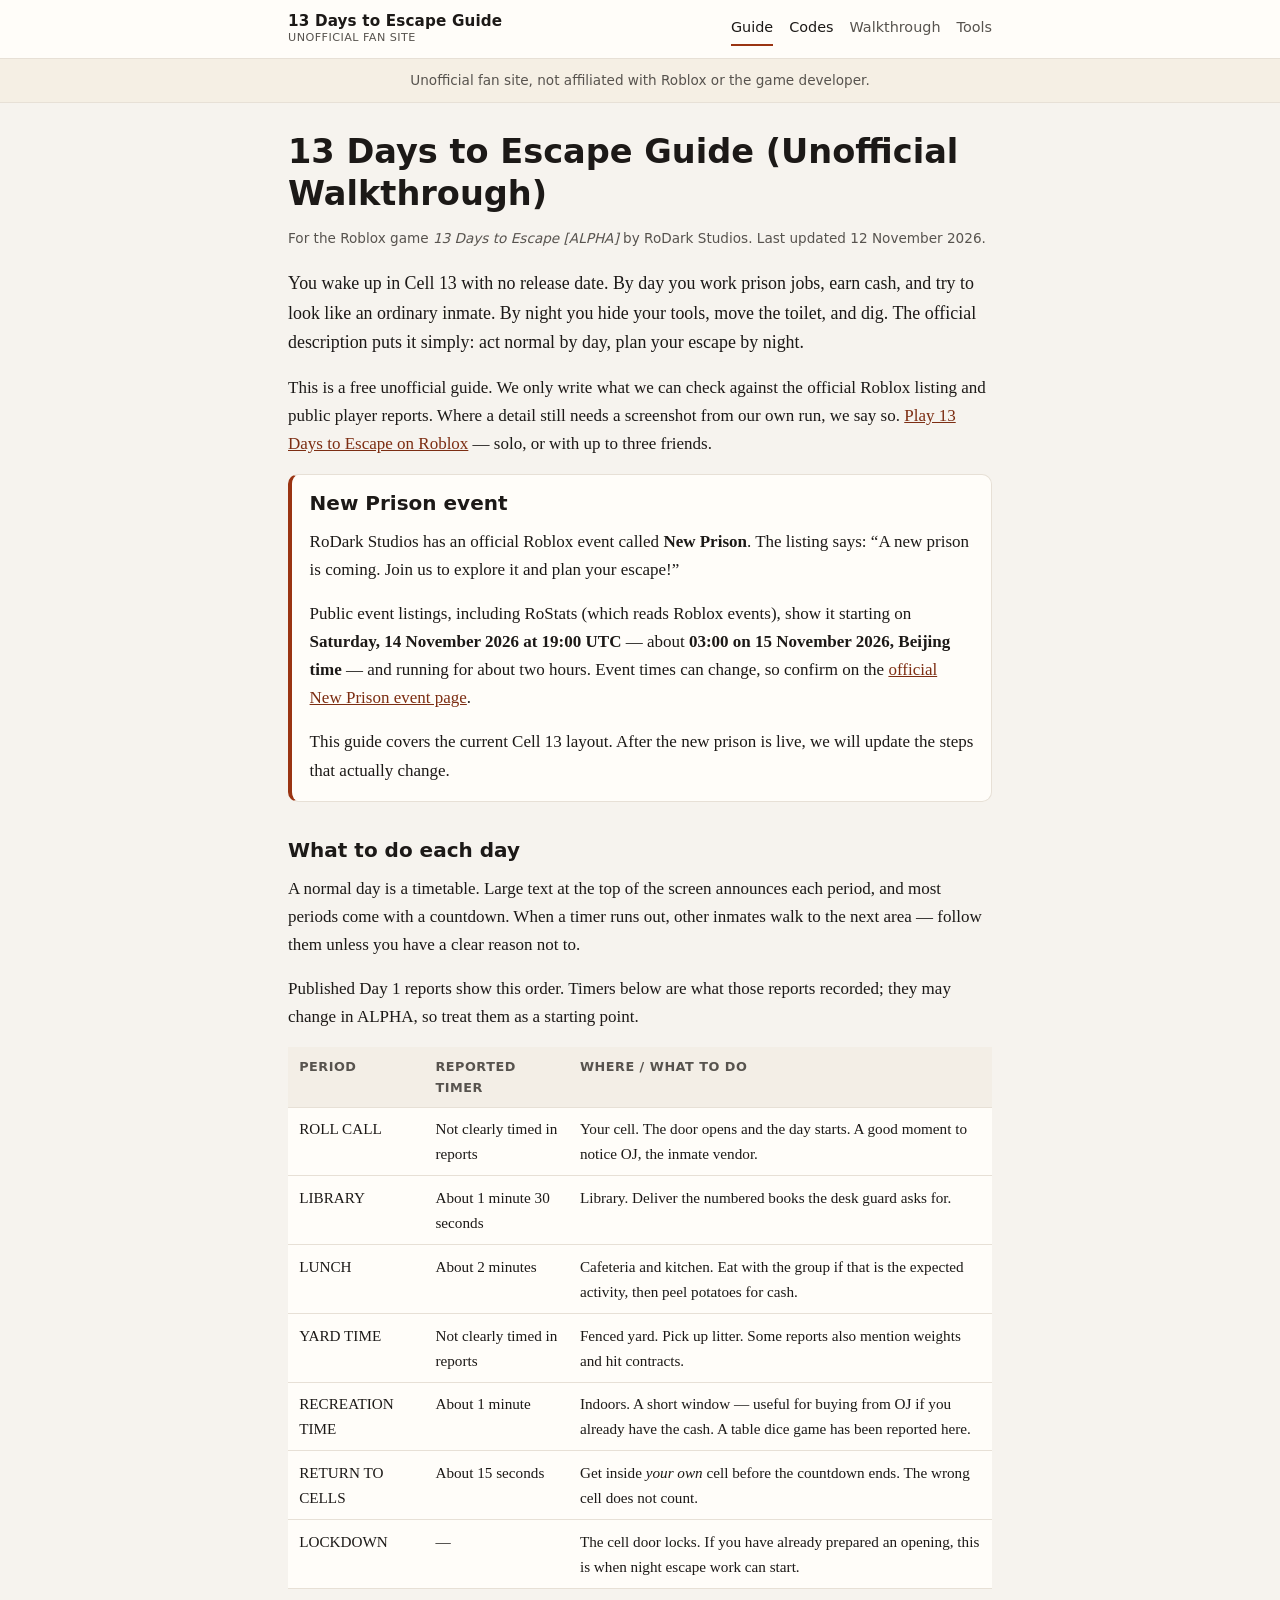
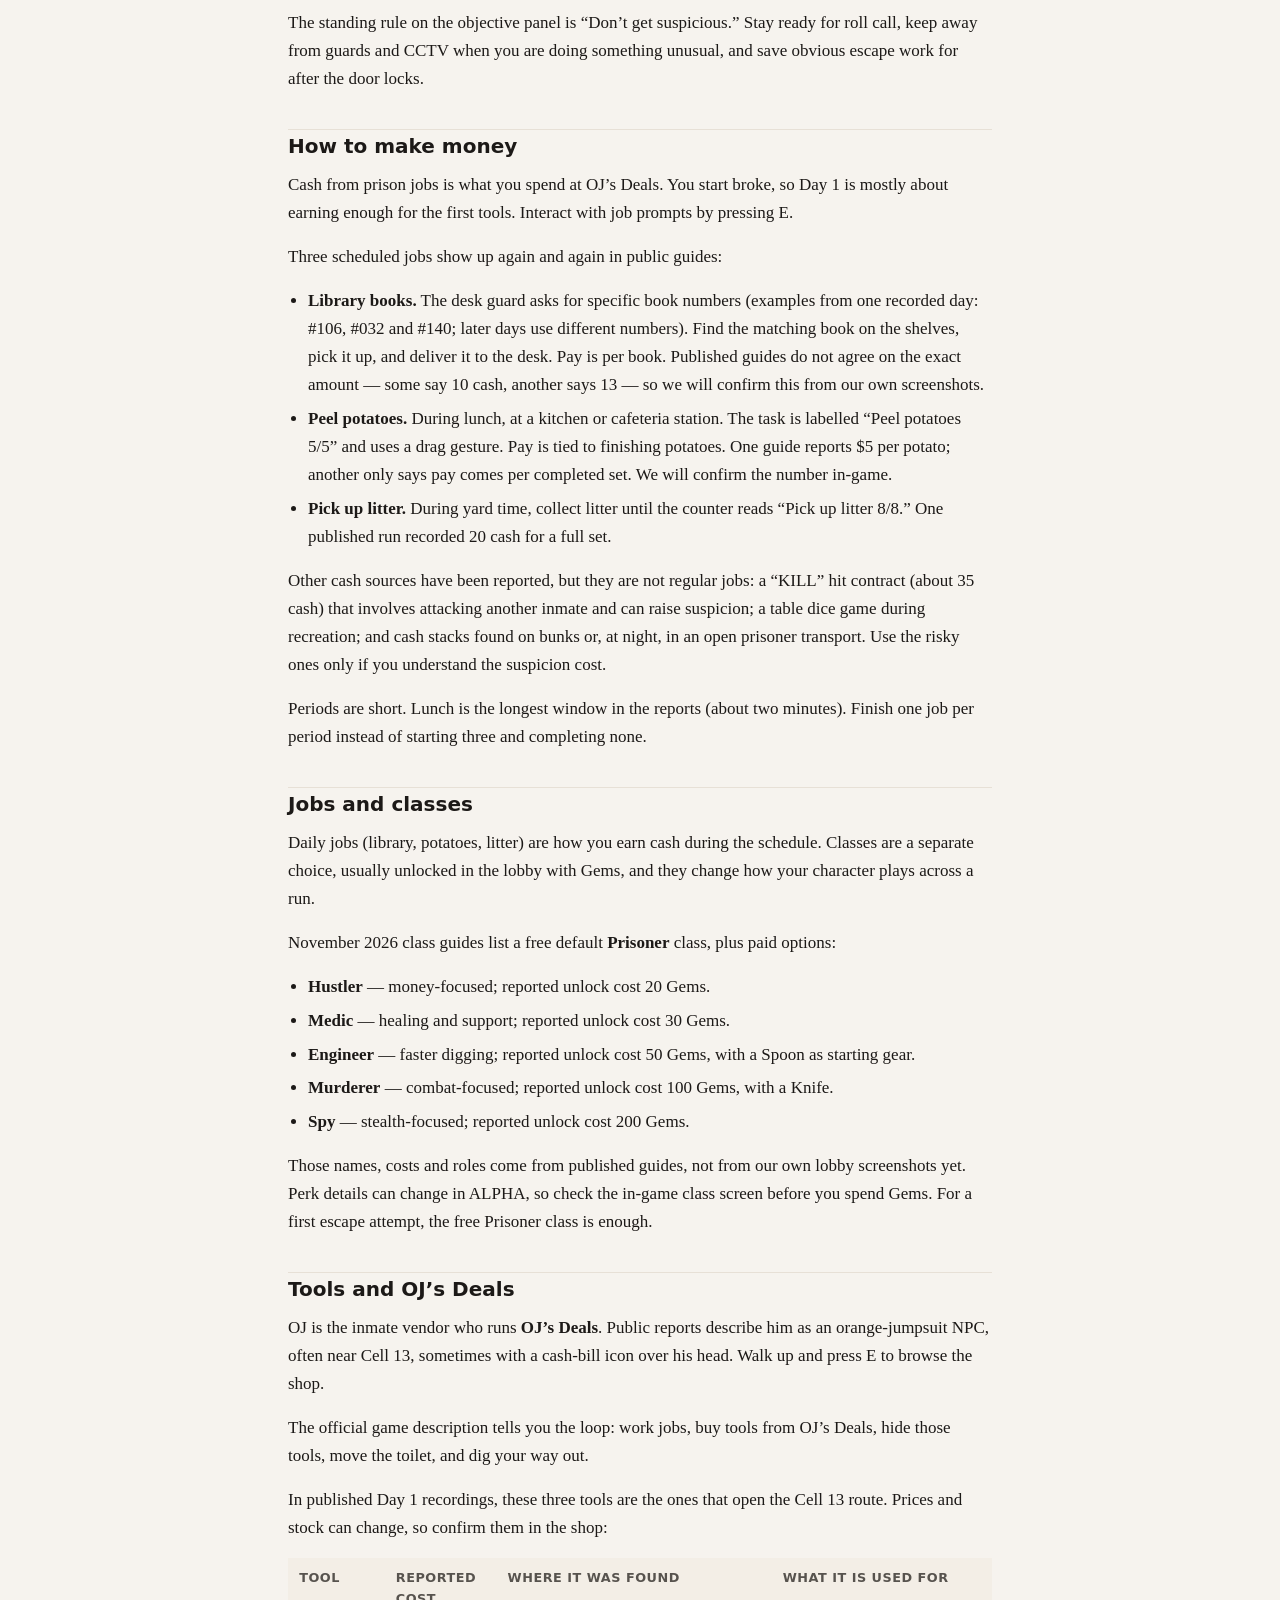
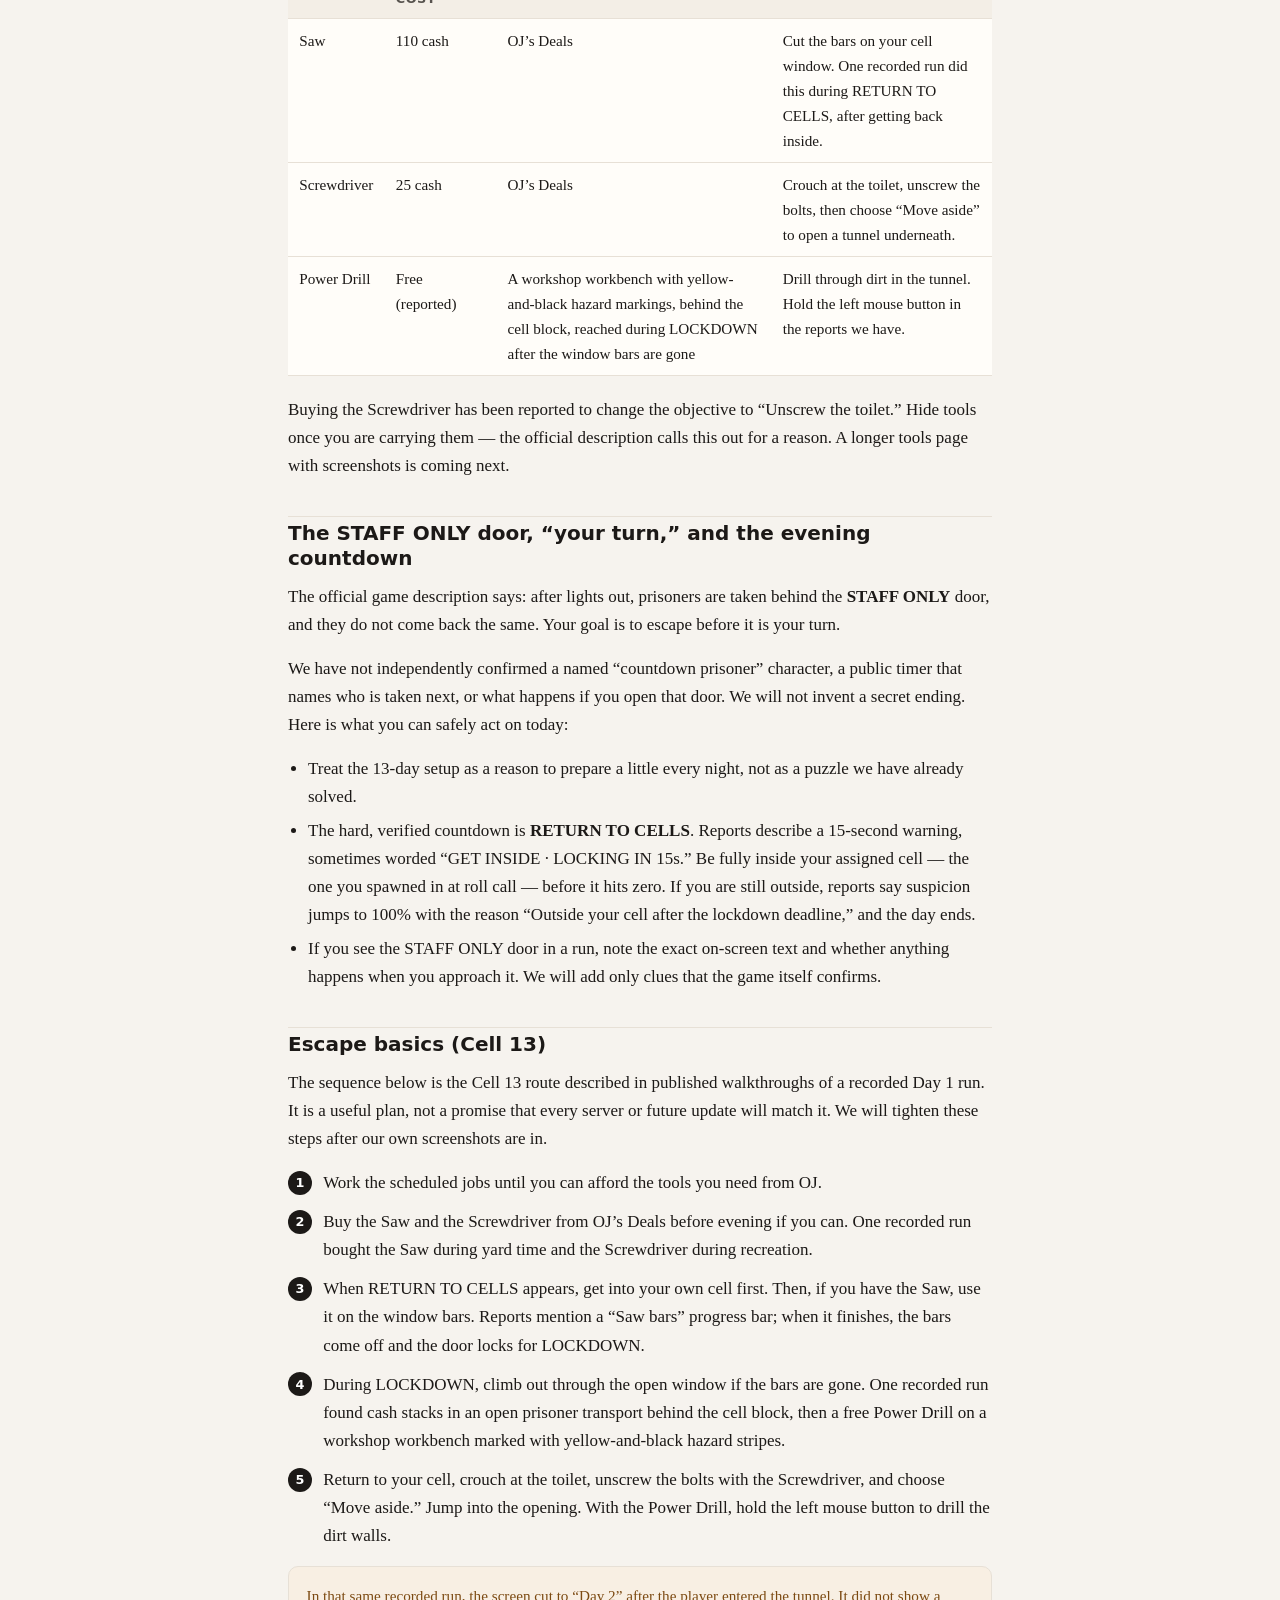
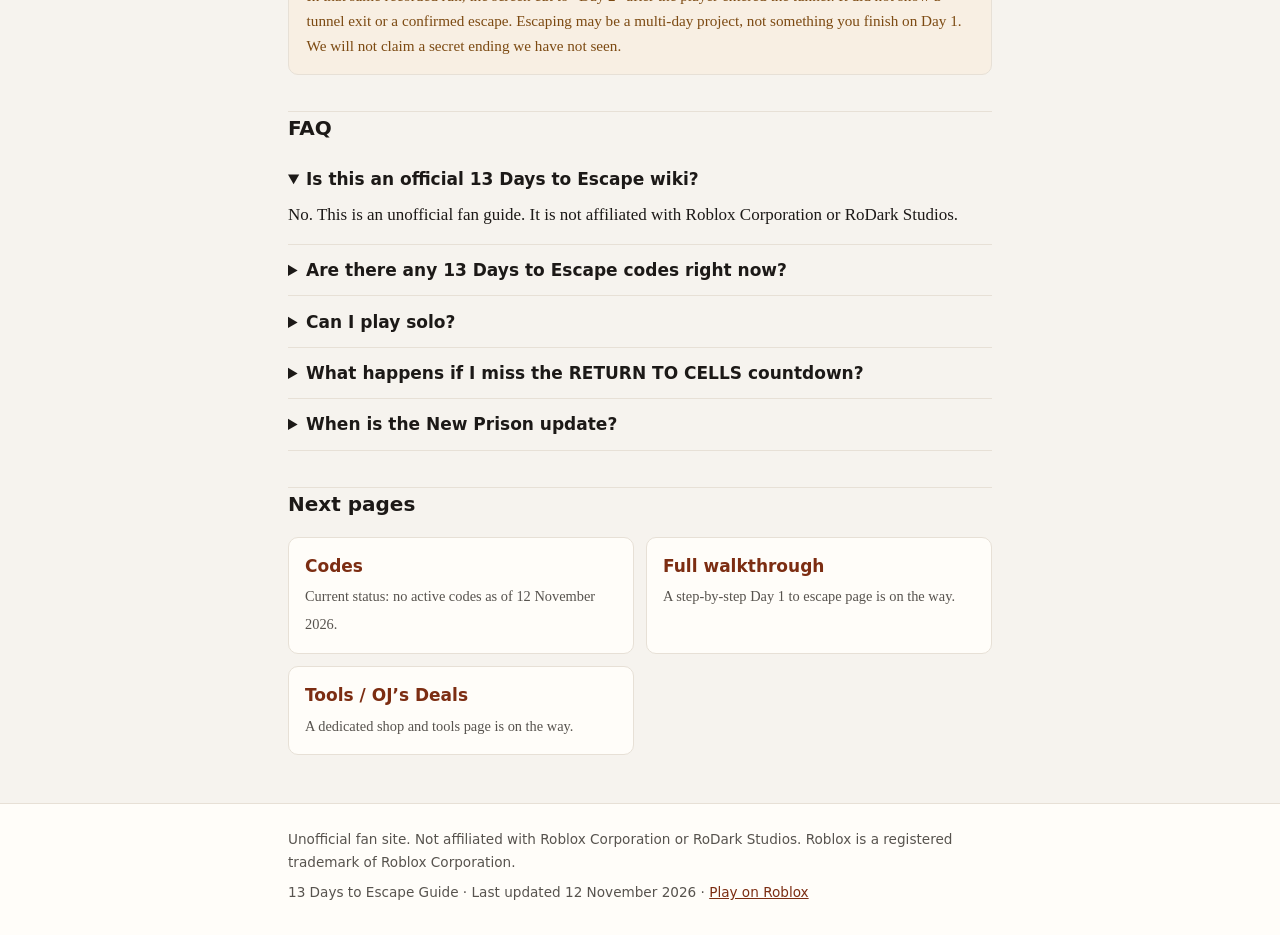
==== index.html @ 9c6333bb "Add files via upload" ====
<!DOCTYPE html>
<html lang="en">
<head>
  <meta charset="utf-8">
  <meta name="viewport" content="width=device-width, initial-scale=1">
  <title>13 Days to Escape Guide: Full Walkthrough, Money Tips &amp; Secrets</title>
  <meta name="description" content="Unofficial 13 Days to Escape guide for Roblox. Learn what to do each day, how to make money fast, deal with the countdown prisoner, and escape the prison.">
  <link rel="canonical" href="https://13daystoescapeguide.com/">
  <meta name="robots" content="index,follow">
  <meta property="og:title" content="13 Days to Escape Guide: Full Walkthrough, Money Tips &amp; Secrets">
  <meta property="og:description" content="Unofficial 13 Days to Escape guide for Roblox. Learn what to do each day, how to make money fast, deal with the countdown prisoner, and escape the prison.">
  <meta property="og:url" content="https://13daystoescapeguide.com/">
  <meta property="og:type" content="website">
  <meta property="og:site_name" content="13 Days to Escape Guide">
  <meta name="twitter:card" content="summary">
  <meta name="twitter:title" content="13 Days to Escape Guide: Full Walkthrough, Money Tips &amp; Secrets">
  <meta name="twitter:description" content="Unofficial 13 Days to Escape guide for Roblox. Learn what to do each day, how to make money fast, deal with the countdown prisoner, and escape the prison.">
  <link rel="stylesheet" href="/styles.css">
</head>
<body>
  <a class="skip" href="#content">Skip to content</a>
  <header class="site-header">
    <div class="wrap header-inner">
      <a class="logo" href="/">13 Days to Escape Guide
        <span>Unofficial fan site</span>
      </a>
      <nav aria-label="Main">
      <a href="/" aria-current="page">Guide</a>
      <a href="/codes/">Codes</a>
      <a href="/walkthrough/" class="soon">Walkthrough</a>
      <a href="/tools/" class="soon">Tools</a>
      </nav>
    </div>
  </header>
  <div class="notice">
    <div class="wrap">Unofficial fan site, not affiliated with Roblox or the game developer.</div>
  </div>
  <main id="content" class="wrap">
    <h1>13 Days to Escape Guide (Unofficial Walkthrough)</h1>
    <p class="meta-line">For the Roblox game <em>13 Days to Escape [ALPHA]</em> by RoDark Studios. Last updated 12 November 2026.</p>

    <p class="lead">You wake up in Cell 13 with no release date. By day you work prison jobs, earn cash, and try to look like an ordinary inmate. By night you hide your tools, move the toilet, and dig. The official description puts it simply: act normal by day, plan your escape by night.</p>

    <p>This is a free unofficial guide. We only write what we can check against the official Roblox listing and public player reports. Where a detail still needs a screenshot from our own run, we say so. <a href="https://www.roblox.com/games/134117451433332/13-Days-to-Escape">Play 13 Days to Escape on Roblox</a> — solo, or with up to three friends.</p>

    <!-- TODO (He He): replace the overview with your own screenshots once you have a run: Cell 13, the alert bar, OJ, jobs, and the toilet. -->

    <div class="callout update">
      <h2>New Prison event</h2>
      <p>RoDark Studios has an official Roblox event called <strong>New Prison</strong>. The listing says: “A new prison is coming. Join us to explore it and plan your escape!”</p>
      <p>Public event listings, including RoStats (which reads Roblox events), show it starting on <strong>Saturday, 14 November 2026 at 19:00 UTC</strong> — about <strong>03:00 on 15 November 2026, Beijing time</strong> — and running for about two hours. Event times can change, so confirm on the <a href="https://www.roblox.com/events/3681266080571065105">official New Prison event page</a>.</p>
      <p>This guide covers the current Cell 13 layout. After the new prison is live, we will update the steps that actually change.</p>
    </div>

    <h2 id="daily-routine">What to do each day</h2>
    <p>A normal day is a timetable. Large text at the top of the screen announces each period, and most periods come with a countdown. When a timer runs out, other inmates walk to the next area — follow them unless you have a clear reason not to.</p>
    <p>Published Day 1 reports show this order. Timers below are what those reports recorded; they may change in ALPHA, so treat them as a starting point.</p>

    <div class="table-wrap">
      <table>
        <thead>
          <tr>
            <th>Period</th>
            <th>Reported timer</th>
            <th>Where / what to do</th>
          </tr>
        </thead>
        <tbody>
          <tr>
            <td>ROLL CALL</td>
            <td>Not clearly timed in reports</td>
            <td>Your cell. The door opens and the day starts. A good moment to notice OJ, the inmate vendor.</td>
          </tr>
          <tr>
            <td>LIBRARY</td>
            <td>About 1 minute 30 seconds</td>
            <td>Library. Deliver the numbered books the desk guard asks for.</td>
          </tr>
          <tr>
            <td>LUNCH</td>
            <td>About 2 minutes</td>
            <td>Cafeteria and kitchen. Eat with the group if that is the expected activity, then peel potatoes for cash.</td>
          </tr>
          <tr>
            <td>YARD TIME</td>
            <td>Not clearly timed in reports</td>
            <td>Fenced yard. Pick up litter. Some reports also mention weights and hit contracts.</td>
          </tr>
          <tr>
            <td>RECREATION TIME</td>
            <td>About 1 minute</td>
            <td>Indoors. A short window — useful for buying from OJ if you already have the cash. A table dice game has been reported here.</td>
          </tr>
          <tr>
            <td>RETURN TO CELLS</td>
            <td>About 15 seconds</td>
            <td>Get inside <em>your own</em> cell before the countdown ends. The wrong cell does not count.</td>
          </tr>
          <tr>
            <td>LOCKDOWN</td>
            <td>—</td>
            <td>The cell door locks. If you have already prepared an opening, this is when night escape work can start.</td>
          </tr>
        </tbody>
      </table>
    </div>
    <!-- TODO (He He): confirm each alert’s exact English text, timers, and whether LIBRARY is its own banner or part of roll call. Note how the bar changes when a period ends. -->

    <p>The standing rule on the objective panel is “Don’t get suspicious.” Stay ready for roll call, keep away from guards and CCTV when you are doing something unusual, and save obvious escape work for after the door locks.</p>

    <h2 id="money">How to make money</h2>
    <p>Cash from prison jobs is what you spend at OJ’s Deals. You start broke, so Day 1 is mostly about earning enough for the first tools. Interact with job prompts by pressing E.</p>
    <p>Three scheduled jobs show up again and again in public guides:</p>
    <ul>
      <li><strong>Library books.</strong> The desk guard asks for specific book numbers (examples from one recorded day: #106, #032 and #140; later days use different numbers). Find the matching book on the shelves, pick it up, and deliver it to the desk. Pay is per book. Published guides do not agree on the exact amount — some say 10 cash, another says 13 — so we will confirm this from our own screenshots.</li>
      <li><strong>Peel potatoes.</strong> During lunch, at a kitchen or cafeteria station. The task is labelled “Peel potatoes 5/5” and uses a drag gesture. Pay is tied to finishing potatoes. One guide reports $5 per potato; another only says pay comes per completed set. We will confirm the number in-game.</li>
      <li><strong>Pick up litter.</strong> During yard time, collect litter until the counter reads “Pick up litter 8/8.” One published run recorded 20 cash for a full set.</li>
    </ul>
    <p>Other cash sources have been reported, but they are not regular jobs: a “KILL” hit contract (about 35 cash) that involves attacking another inmate and can raise suspicion; a table dice game during recreation; and cash stacks found on bunks or, at night, in an open prisoner transport. Use the risky ones only if you understand the suspicion cost.</p>
    <p>Periods are short. Lunch is the longest window in the reports (about two minutes). Finish one job per period instead of starting three and completing none.</p>
    <!-- TODO (He He): screenshot each job prompt and the cash you actually received. Also note any other paid activity you see. -->

    <h2 id="jobs-classes">Jobs and classes</h2>
    <p>Daily jobs (library, potatoes, litter) are how you earn cash during the schedule. Classes are a separate choice, usually unlocked in the lobby with Gems, and they change how your character plays across a run.</p>
    <p>November 2026 class guides list a free default <strong>Prisoner</strong> class, plus paid options:</p>
    <ul>
      <li><strong>Hustler</strong> — money-focused; reported unlock cost 20 Gems.</li>
      <li><strong>Medic</strong> — healing and support; reported unlock cost 30 Gems.</li>
      <li><strong>Engineer</strong> — faster digging; reported unlock cost 50 Gems, with a Spoon as starting gear.</li>
      <li><strong>Murderer</strong> — combat-focused; reported unlock cost 100 Gems, with a Knife.</li>
      <li><strong>Spy</strong> — stealth-focused; reported unlock cost 200 Gems.</li>
    </ul>
    <p>Those names, costs and roles come from published guides, not from our own lobby screenshots yet. Perk details can change in ALPHA, so check the in-game class screen before you spend Gems. For a first escape attempt, the free Prisoner class is enough.</p>
    <!-- TODO (He He): open the lobby class screen, photograph each class name, Gem cost, starting gear, and perk text in English. -->

    <h2 id="tools">Tools and OJ’s Deals</h2>
    <p>OJ is the inmate vendor who runs <strong>OJ’s Deals</strong>. Public reports describe him as an orange-jumpsuit NPC, often near Cell 13, sometimes with a cash-bill icon over his head. Walk up and press E to browse the shop.</p>
    <p>The official game description tells you the loop: work jobs, buy tools from OJ’s Deals, hide those tools, move the toilet, and dig your way out.</p>
    <p>In published Day 1 recordings, these three tools are the ones that open the Cell 13 route. Prices and stock can change, so confirm them in the shop:</p>

    <div class="table-wrap">
      <table>
        <thead>
          <tr>
            <th>Tool</th>
            <th>Reported cost</th>
            <th>Where it was found</th>
            <th>What it is used for</th>
          </tr>
        </thead>
        <tbody>
          <tr>
            <td>Saw</td>
            <td>110 cash</td>
            <td>OJ’s Deals</td>
            <td>Cut the bars on your cell window. One recorded run did this during RETURN TO CELLS, after getting back inside.</td>
          </tr>
          <tr>
            <td>Screwdriver</td>
            <td>25 cash</td>
            <td>OJ’s Deals</td>
            <td>Crouch at the toilet, unscrew the bolts, then choose “Move aside” to open a tunnel underneath.</td>
          </tr>
          <tr>
            <td>Power Drill</td>
            <td>Free (reported)</td>
            <td>A workshop workbench with yellow-and-black hazard markings, behind the cell block, reached during LOCKDOWN after the window bars are gone</td>
            <td>Drill through dirt in the tunnel. Hold the left mouse button in the reports we have.</td>
          </tr>
        </tbody>
      </table>
    </div>
    <p>Buying the Screwdriver has been reported to change the objective to “Unscrew the toilet.” Hide tools once you are carrying them — the official description calls this out for a reason. A longer tools page with screenshots is coming next.</p>
    <!-- TODO (He He): screenshot OJ’s Deals stock and prices, where OJ stands in each period, and (if you reach it) the workshop Power Drill. Confirm hide-tool prompts. -->

    <h2 id="countdown">The STAFF ONLY door, “your turn,” and the evening countdown</h2>
    <p>The official game description says: after lights out, prisoners are taken behind the <strong>STAFF ONLY</strong> door, and they do not come back the same. Your goal is to escape before it is your turn.</p>
    <p>We have not independently confirmed a named “countdown prisoner” character, a public timer that names who is taken next, or what happens if you open that door. We will not invent a secret ending. Here is what you can safely act on today:</p>
    <ul>
      <li>Treat the 13-day setup as a reason to prepare a little every night, not as a puzzle we have already solved.</li>
      <li>The hard, verified countdown is <strong>RETURN TO CELLS</strong>. Reports describe a 15-second warning, sometimes worded “GET INSIDE · LOCKING IN 15s.” Be fully inside your assigned cell — the one you spawned in at roll call — before it hits zero. If you are still outside, reports say suspicion jumps to 100% with the reason “Outside your cell after the lockdown deadline,” and the day ends.</li>
      <li>If you see the STAFF ONLY door in a run, note the exact on-screen text and whether anything happens when you approach it. We will add only clues that the game itself confirms.</li>
    </ul>
    <!-- TODO (He He): photograph the RETURN TO CELLS / LOCKING IN text, suspicion messages, and anything you see around the STAFF ONLY door. Is there a prisoner countdown, a “your turn” meter, or only the story text? -->

    <h2 id="escape">Escape basics (Cell 13)</h2>
    <p>The sequence below is the Cell 13 route described in published walkthroughs of a recorded Day 1 run. It is a useful plan, not a promise that every server or future update will match it. We will tighten these steps after our own screenshots are in.</p>
    <ol class="steps">
      <li>Work the scheduled jobs until you can afford the tools you need from OJ.</li>
      <li>Buy the Saw and the Screwdriver from OJ’s Deals before evening if you can. One recorded run bought the Saw during yard time and the Screwdriver during recreation.</li>
      <li>When RETURN TO CELLS appears, get into your own cell first. Then, if you have the Saw, use it on the window bars. Reports mention a “Saw bars” progress bar; when it finishes, the bars come off and the door locks for LOCKDOWN.</li>
      <li>During LOCKDOWN, climb out through the open window if the bars are gone. One recorded run found cash stacks in an open prisoner transport behind the cell block, then a free Power Drill on a workshop workbench marked with yellow-and-black hazard stripes.</li>
      <li>Return to your cell, crouch at the toilet, unscrew the bolts with the Screwdriver, and choose “Move aside.” Jump into the opening. With the Power Drill, hold the left mouse button to drill the dirt walls.</li>
    </ol>
    <div class="callout note">
      <p>In that same recorded run, the screen cut to “Day 2” after the player entered the tunnel. It did not show a tunnel exit or a confirmed escape. Escaping may be a multi-day project, not something you finish on Day 1. We will not claim a secret ending we have not seen.</p>
    </div>
    <!-- TODO (He He): play a full run and mark which of these steps still work, which names appear on screen, and how far the tunnel actually goes. -->

    <!-- Optional YouTube slot: no suitable public walkthrough of this exact game was verified at draft time (12 November 2026).
         When He He or an editor finds a public video that allows embedding, add:
         <figure>
           <div class="video"><iframe ... title="..." allowfullscreen></iframe></div>
           <figcaption>Walkthrough by [channel], used with credit. Video is not our original content.</figcaption>
         </figure>
    -->

    <h2 id="faq">FAQ</h2>
    <div class="faq">
      <details open>
        <summary>Is this an official 13 Days to Escape wiki?</summary>
        <p>No. This is an unofficial fan guide. It is not affiliated with Roblox Corporation or RoDark Studios.</p>
      </details>
      <details>
        <summary>Are there any 13 Days to Escape codes right now?</summary>
        <p>No active codes as of 12 November 2026. The official Roblox description does not list any, and we have not found a verified code from the developer. See the <a href="/codes/">codes page</a> for how we check and what to do when a code appears.</p>
      </details>
      <details>
        <summary>Can I play solo?</summary>
        <p>Yes. The official description says you can play solo or team up with up to three friends. Public listings also put the server size at 30 players. One published Day 1 guide notes that the escape menu mentions a solo run saving between sessions — we will confirm that wording in-game.</p>
      </details>
      <details>
        <summary>What happens if I miss the RETURN TO CELLS countdown?</summary>
        <p>Published reports say suspicion jumps to 100% and the day fails, with the reason “Outside your cell after the lockdown deadline.” Drop what you are doing the moment the alert appears and go to your own cell, not a neighbour’s.</p>
      </details>
      <details>
        <summary>When is the New Prison update?</summary>
        <p>An official Roblox event called New Prison is listed. Public listings have it starting around 19:00 UTC on 14 November 2026 (about 03:00 on 15 November 2026, Beijing time). Check the <a href="https://www.roblox.com/events/3681266080571065105">official event page</a> for the live time.</p>
      </details>
    </div>

    <h2>Next pages</h2>
    <div class="page-nav">
      <a href="/codes/">
        <strong>Codes</strong>
        <span>Current status: no active codes as of 12 November 2026.</span>
      </a>
      <a href="/walkthrough/">
        <strong>Full walkthrough</strong>
        <span>A step-by-step Day 1 to escape page is on the way.</span>
      </a>
      <a href="/tools/">
        <strong>Tools / OJ’s Deals</strong>
        <span>A dedicated shop and tools page is on the way.</span>
      </a>
    </div>
  </main>
  <footer class="site-footer">
    <div class="wrap">
      <p>Unofficial fan site. Not affiliated with Roblox Corporation or RoDark Studios. Roblox is a registered trademark of Roblox Corporation.</p>
      <p>13 Days to Escape Guide · Last updated 12 November 2026 · <a href="https://www.roblox.com/games/134117451433332/13-Days-to-Escape">Play on Roblox</a></p>
    </div>
  </footer>
</body>
</html>
---- styles.css ----
/* 13 Days to Escape Guide — unofficial fan site
   Plain CSS, no build step. Mobile-first, readable, fast. */

:root {
  --bg: #f6f3ee;
  --bg-card: #fffdf9;
  --ink: #1c1917;
  --muted: #57534e;
  --line: #e7e0d6;
  --accent: #9a3412;
  --accent-dark: #7c2d12;
  --notice-bg: #f5efe4;
  --ok-bg: #ecf4e8;
  --ok-ink: #1e3a2f;
  --warn-bg: #f8efe3;
  --warn-ink: #7c4a12;
  --status-bg: #f3eee6;
  --max: 44rem;
  --radius: 10px;
}

*, *::before, *::after { box-sizing: border-box; }

html { scroll-behavior: smooth; }

body {
  margin: 0;
  font-family: Georgia, "Times New Roman", Times, serif;
  font-size: 1.0625rem;
  line-height: 1.65;
  color: var(--ink);
  background: var(--bg);
}

.skip {
  position: absolute;
  left: -999px;
  top: 0;
  background: var(--ink);
  color: #fff;
  padding: 0.5rem 1rem;
  z-index: 20;
}
.skip:focus { left: 0.5rem; top: 0.5rem; }

.wrap {
  width: min(100% - 2rem, var(--max));
  margin-inline: auto;
}

/* Header */
.site-header {
  border-bottom: 1px solid var(--line);
  background: var(--bg-card);
  position: sticky;
  top: 0;
  z-index: 10;
}
.header-inner {
  display: flex;
  align-items: center;
  justify-content: space-between;
  gap: 1rem;
  padding: 0.75rem 0;
  flex-wrap: wrap;
}
.logo {
  font-family: system-ui, -apple-system, "Segoe UI", Roboto, sans-serif;
  font-weight: 700;
  font-size: 0.95rem;
  letter-spacing: 0.01em;
  color: var(--ink);
  text-decoration: none;
  line-height: 1.25;
}
.logo span {
  display: block;
  font-weight: 500;
  font-size: 0.7rem;
  color: var(--muted);
  letter-spacing: 0.04em;
  text-transform: uppercase;
}
nav {
  display: flex;
  flex-wrap: wrap;
  gap: 0.25rem 1rem;
  font-family: system-ui, -apple-system, "Segoe UI", Roboto, sans-serif;
  font-size: 0.9rem;
}
nav a {
  color: var(--ink);
  text-decoration: none;
  padding: 0.25rem 0;
  border-bottom: 2px solid transparent;
}
nav a:hover,
nav a[aria-current="page"] {
  border-bottom-color: var(--accent);
}
nav a.soon {
  color: var(--muted);
}

/* Notice */
.notice {
  background: var(--notice-bg);
  border-bottom: 1px solid var(--line);
  font-family: system-ui, -apple-system, "Segoe UI", Roboto, sans-serif;
  font-size: 0.85rem;
  color: var(--muted);
  padding: 0.65rem 0;
}
.notice .wrap { text-align: center; }

/* Main */
main { padding: 1.75rem 0 3rem; }

h1, h2, h3 {
  font-family: system-ui, -apple-system, "Segoe UI", Roboto, sans-serif;
  line-height: 1.25;
  font-weight: 700;
}
h1 { font-size: clamp(1.6rem, 4vw, 2.1rem); margin: 0 0 0.75rem; }
h2 {
  font-size: 1.25rem;
  margin: 2.25rem 0 0.75rem;
  padding-top: 0.25rem;
  border-top: 1px solid var(--line);
}
h2:first-of-type { border-top: 0; padding-top: 0; }
h3 { font-size: 1.05rem; margin: 1.4rem 0 0.4rem; }

p, ul, ol { margin: 0 0 1rem; }
ul, ol { padding-left: 1.25rem; }
li { margin-bottom: 0.35rem; }
a { color: var(--accent-dark); }
a:hover { color: var(--accent); }

.lead { font-size: 1.12rem; }
.meta-line {
  font-family: system-ui, -apple-system, "Segoe UI", Roboto, sans-serif;
  font-size: 0.85rem;
  color: var(--muted);
  margin-bottom: 1.25rem;
}

/* Cards / callouts */
.callout {
  background: var(--bg-card);
  border: 1px solid var(--line);
  border-radius: var(--radius);
  padding: 1rem 1.1rem;
  margin: 0 0 1.25rem;
}
.callout.update {
  border-left: 4px solid var(--accent);
}
.callout.status {
  background: var(--status-bg);
  text-align: center;
  padding: 1.25rem 1rem;
}
.callout.status strong {
  display: block;
  font-family: system-ui, -apple-system, "Segoe UI", Roboto, sans-serif;
  font-size: 1.2rem;
  margin-bottom: 0.35rem;
}
.callout.note {
  background: var(--warn-bg);
  color: var(--warn-ink);
  font-size: 0.95rem;
}
.callout.ok {
  background: var(--ok-bg);
  color: var(--ok-ink);
}
.callout p:last-child,
.callout ul:last-child { margin-bottom: 0; }
.callout h2 { border: 0; margin-top: 0; padding-top: 0; }

/* Tables */
.table-wrap { overflow-x: auto; margin: 0 0 1.25rem; }
table {
  width: 100%;
  border-collapse: collapse;
  font-size: 0.95rem;
  background: var(--bg-card);
}
th, td {
  text-align: left;
  padding: 0.55rem 0.7rem;
  border-bottom: 1px solid var(--line);
  vertical-align: top;
}
th {
  font-family: system-ui, -apple-system, "Segoe UI", Roboto, sans-serif;
  font-size: 0.8rem;
  text-transform: uppercase;
  letter-spacing: 0.04em;
  color: var(--muted);
  font-weight: 600;
  background: #f3eee6;
}

.steps { counter-reset: step; list-style: none; padding-left: 0; }
.steps li {
  position: relative;
  padding-left: 2.2rem;
  margin-bottom: 0.7rem;
}
.steps li::before {
  counter-increment: step;
  content: counter(step);
  position: absolute;
  left: 0;
  top: 0.1rem;
  width: 1.5rem;
  height: 1.5rem;
  border-radius: 50%;
  background: var(--ink);
  color: #fff;
  font-family: system-ui, -apple-system, "Segoe UI", Roboto, sans-serif;
  font-size: 0.8rem;
  font-weight: 700;
  display: flex;
  align-items: center;
  justify-content: center;
}

.faq details {
  border-bottom: 1px solid var(--line);
  padding: 0.7rem 0;
}
.faq summary {
  font-family: system-ui, -apple-system, "Segoe UI", Roboto, sans-serif;
  font-weight: 600;
  cursor: pointer;
}
.faq details p { margin: 0.5rem 0 0.25rem; }

.page-nav {
  display: grid;
  gap: 0.75rem;
  margin: 1.25rem 0 0;
}
@media (min-width: 560px) {
  .page-nav { grid-template-columns: 1fr 1fr; }
}
.page-nav a {
  display: block;
  background: var(--bg-card);
  border: 1px solid var(--line);
  border-radius: var(--radius);
  padding: 0.9rem 1rem;
  text-decoration: none;
  color: var(--ink);
}
.page-nav a:hover { border-color: var(--accent); }
.page-nav a strong {
  display: block;
  font-family: system-ui, -apple-system, "Segoe UI", Roboto, sans-serif;
  color: var(--accent-dark);
  margin-bottom: 0.15rem;
}
.page-nav a span {
  font-size: 0.9rem;
  color: var(--muted);
}

/* Footer */
.site-footer {
  border-top: 1px solid var(--line);
  background: var(--bg-card);
  font-family: system-ui, -apple-system, "Segoe UI", Roboto, sans-serif;
  font-size: 0.85rem;
  color: var(--muted);
  padding: 1.5rem 0 2rem;
}
.site-footer p { margin: 0 0 0.5rem; }
.site-footer p:last-child { margin-bottom: 0; }
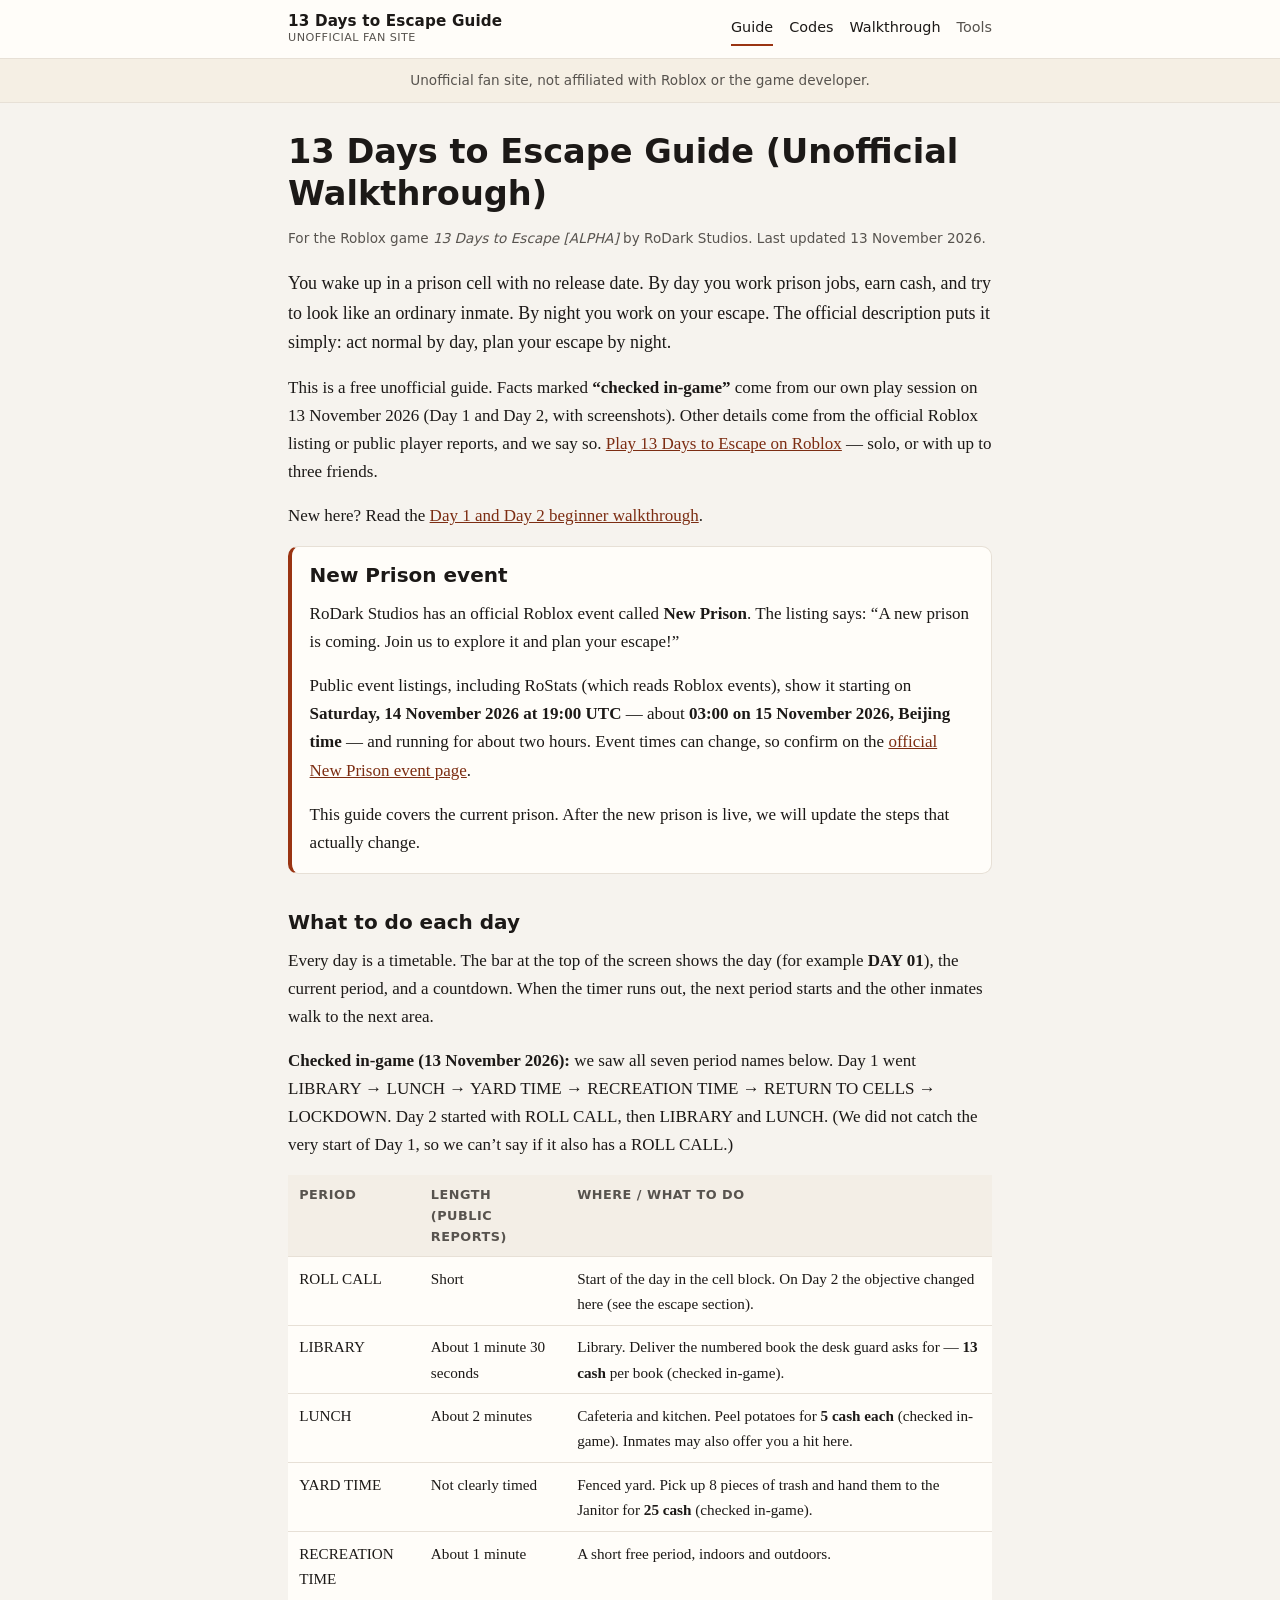
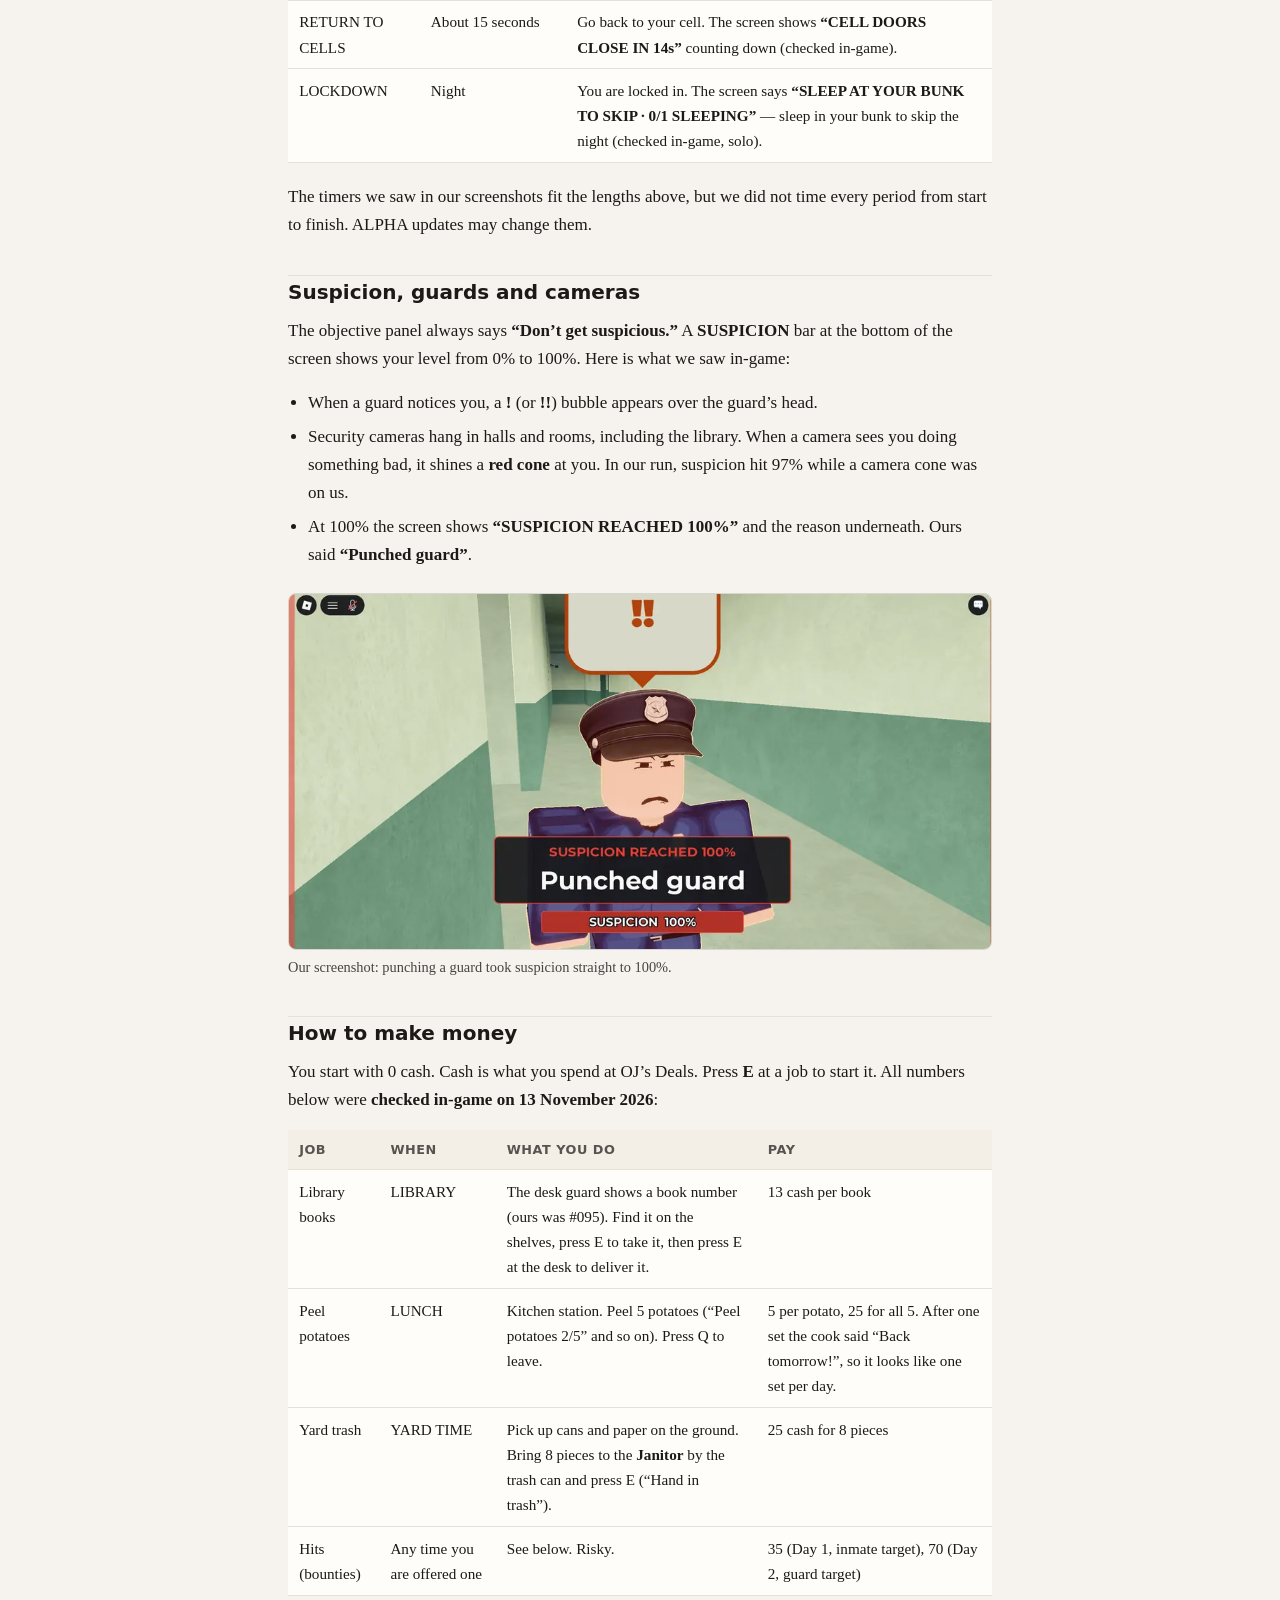
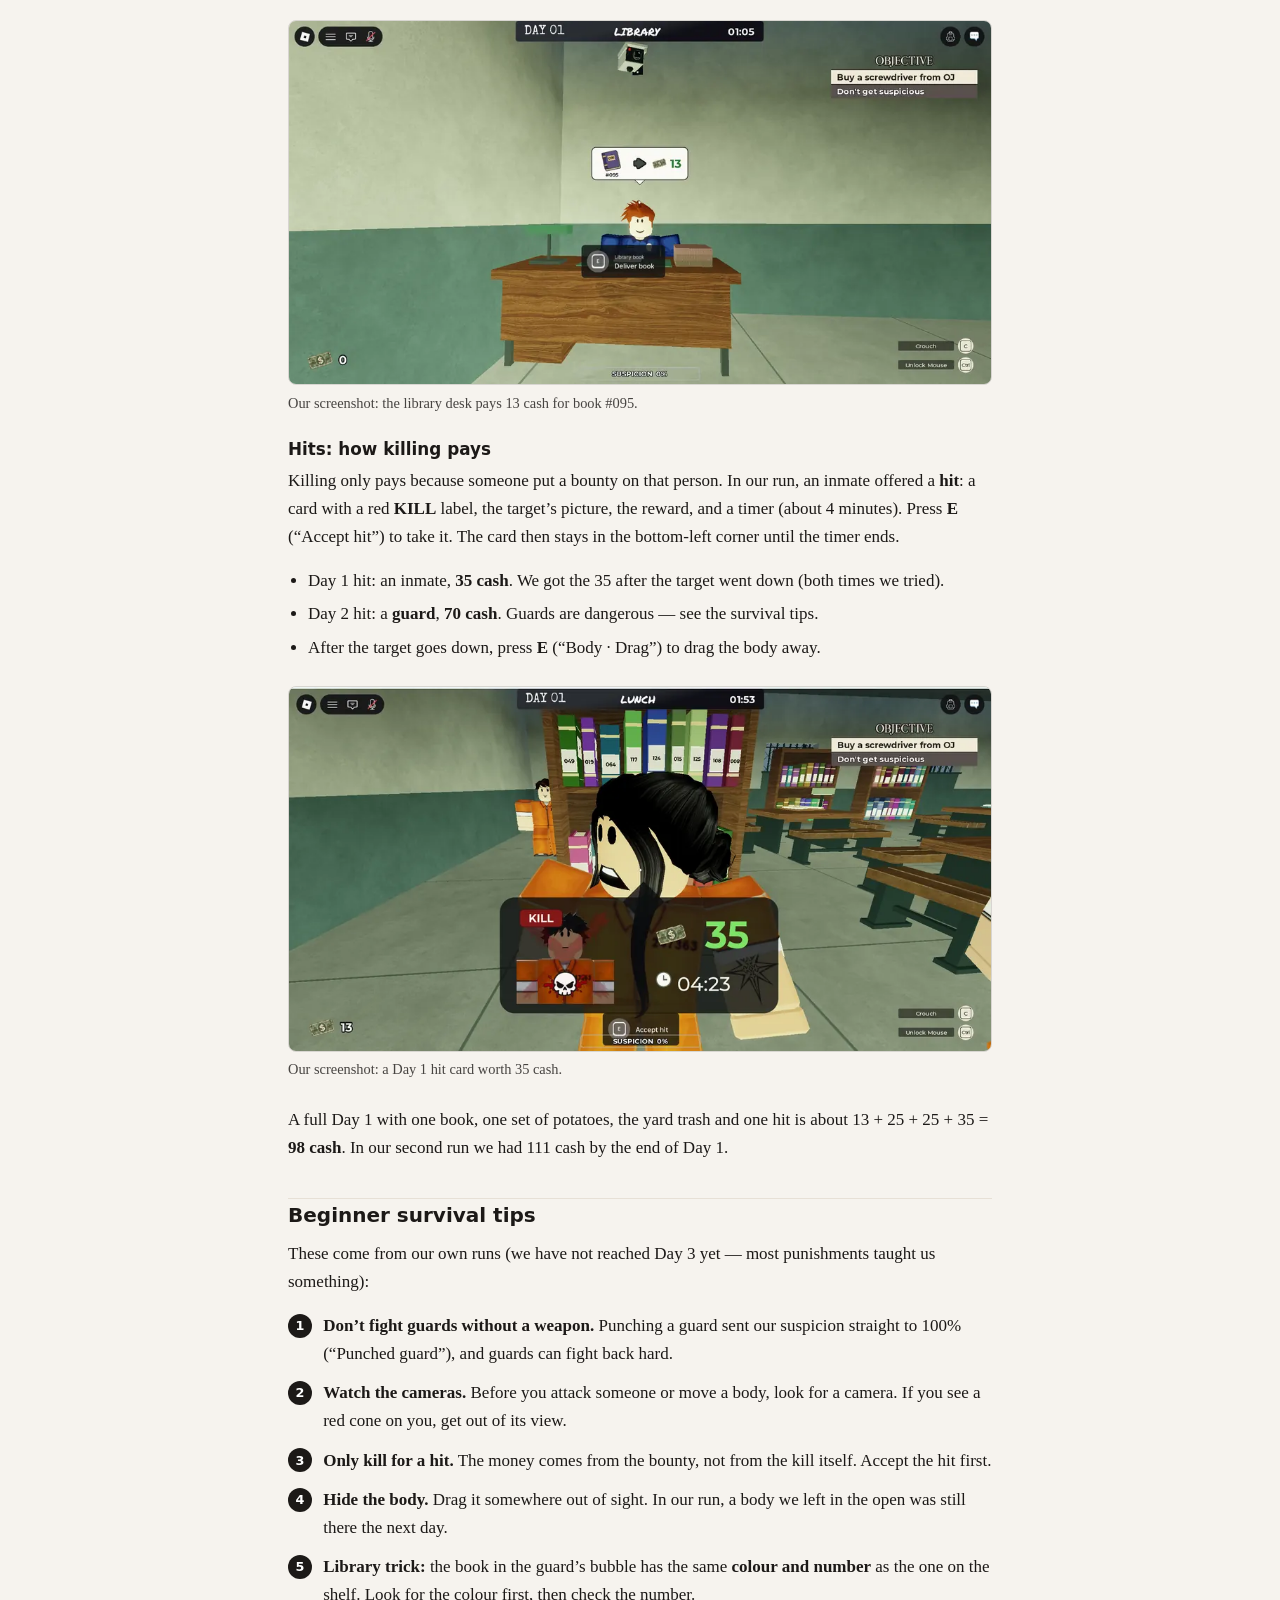
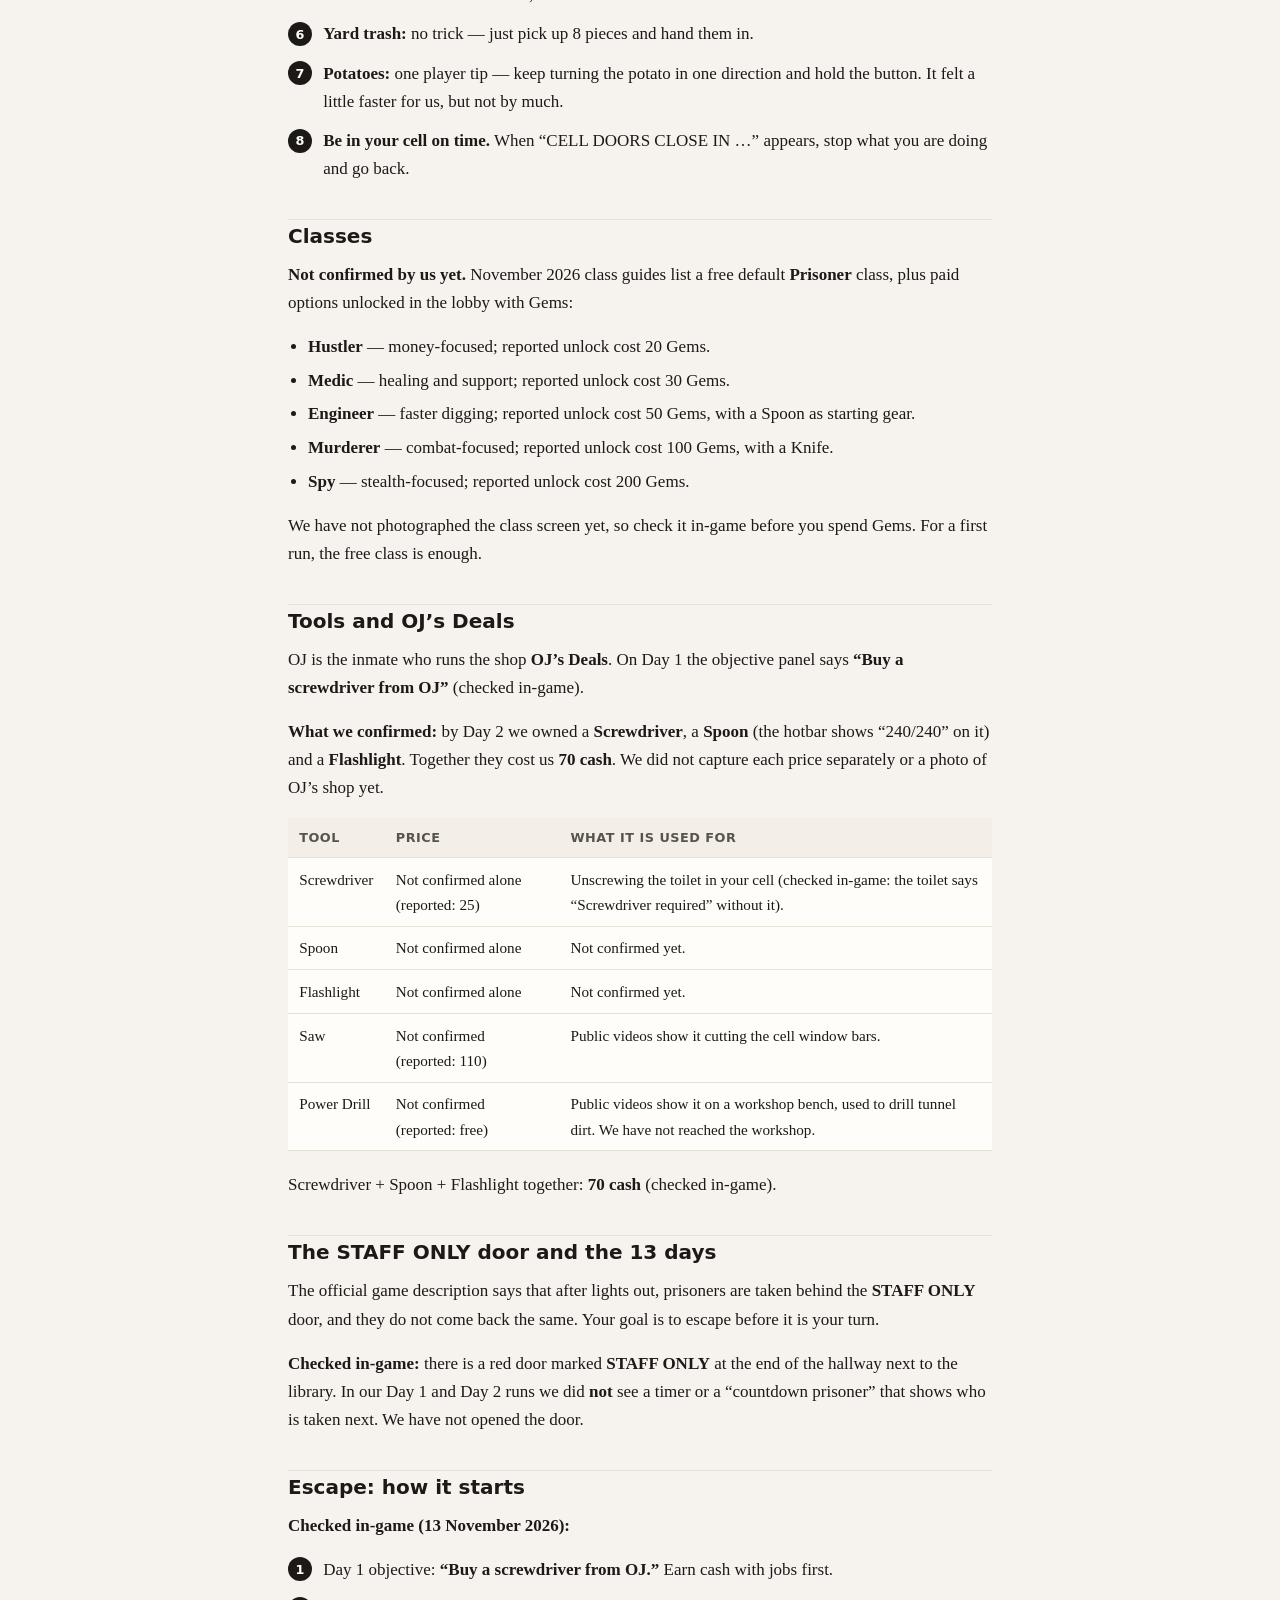
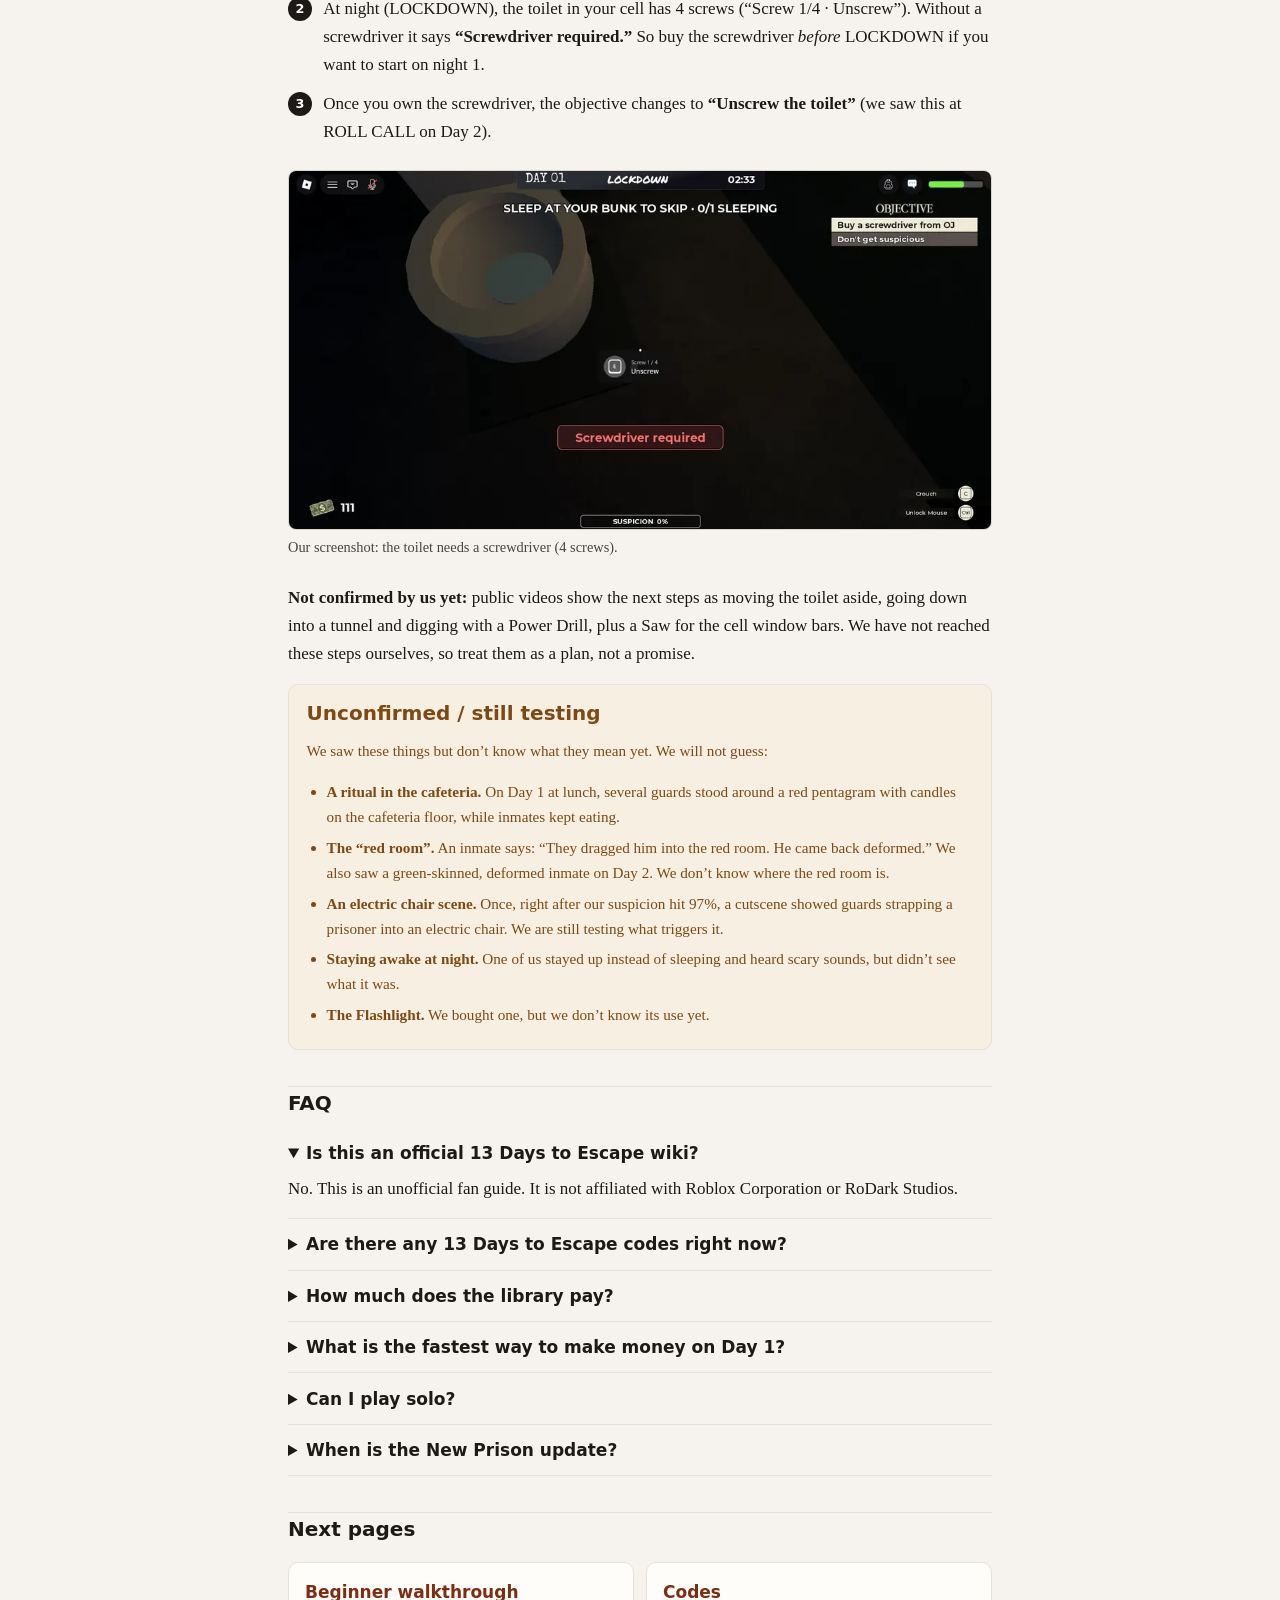
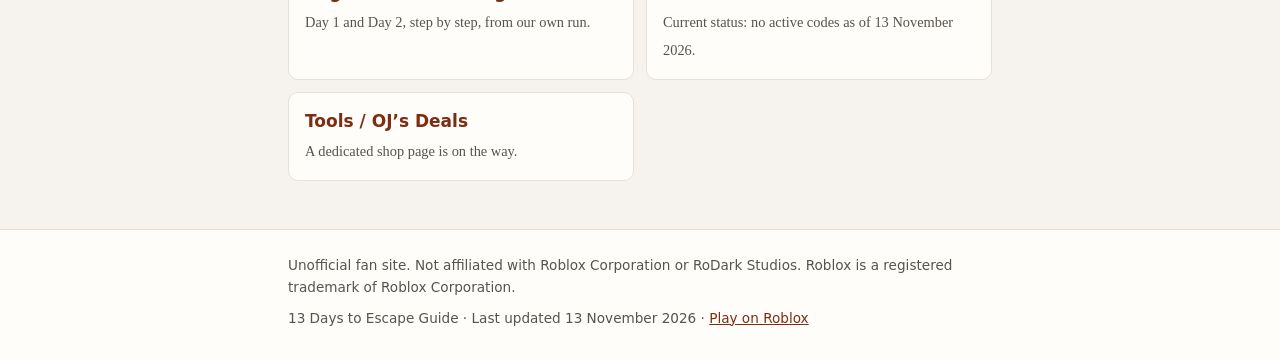
==== commit 3d5a53b0: "Add files via upload" ====
--- a/index.html
+++ b/index.html
@@ -4,17 +4,17 @@
   <meta charset="utf-8">
   <meta name="viewport" content="width=device-width, initial-scale=1">
   <title>13 Days to Escape Guide: Full Walkthrough, Money Tips &amp; Secrets</title>
-  <meta name="description" content="Unofficial 13 Days to Escape guide for Roblox. Learn what to do each day, how to make money fast, deal with the countdown prisoner, and escape the prison.">
+  <meta name="description" content="Unofficial 13 Days to Escape guide for Roblox. Checked in-game: daily schedule, job pay, hits, suspicion, and how the escape starts.">
   <link rel="canonical" href="https://13daystoescapeguide.com/">
   <meta name="robots" content="index,follow">
   <meta property="og:title" content="13 Days to Escape Guide: Full Walkthrough, Money Tips &amp; Secrets">
-  <meta property="og:description" content="Unofficial 13 Days to Escape guide for Roblox. Learn what to do each day, how to make money fast, deal with the countdown prisoner, and escape the prison.">
+  <meta property="og:description" content="Unofficial 13 Days to Escape guide for Roblox. Checked in-game: daily schedule, job pay, hits, suspicion, and how the escape starts.">
   <meta property="og:url" content="https://13daystoescapeguide.com/">
   <meta property="og:type" content="website">
   <meta property="og:site_name" content="13 Days to Escape Guide">
   <meta name="twitter:card" content="summary">
   <meta name="twitter:title" content="13 Days to Escape Guide: Full Walkthrough, Money Tips &amp; Secrets">
-  <meta name="twitter:description" content="Unofficial 13 Days to Escape guide for Roblox. Learn what to do each day, how to make money fast, deal with the countdown prisoner, and escape the prison.">
+  <meta name="twitter:description" content="Unofficial 13 Days to Escape guide for Roblox. Checked in-game: daily schedule, job pay, hits, suspicion, and how the escape starts.">
   <link rel="stylesheet" href="/styles.css">
 </head>
 <body>
@@ -27,7 +27,7 @@
       <nav aria-label="Main">
       <a href="/" aria-current="page">Guide</a>
       <a href="/codes/">Codes</a>
-      <a href="/walkthrough/" class="soon">Walkthrough</a>
+      <a href="/walkthrough/">Walkthrough</a>
       <a href="/tools/" class="soon">Tools</a>
       </nav>
     </div>
@@ -37,92 +37,160 @@
   </div>
   <main id="content" class="wrap">
     <h1>13 Days to Escape Guide (Unofficial Walkthrough)</h1>
-    <p class="meta-line">For the Roblox game <em>13 Days to Escape [ALPHA]</em> by RoDark Studios. Last updated 12 November 2026.</p>
-
-    <p class="lead">You wake up in Cell 13 with no release date. By day you work prison jobs, earn cash, and try to look like an ordinary inmate. By night you hide your tools, move the toilet, and dig. The official description puts it simply: act normal by day, plan your escape by night.</p>
-
-    <p>This is a free unofficial guide. We only write what we can check against the official Roblox listing and public player reports. Where a detail still needs a screenshot from our own run, we say so. <a href="https://www.roblox.com/games/134117451433332/13-Days-to-Escape">Play 13 Days to Escape on Roblox</a> — solo, or with up to three friends.</p>
-
-    <!-- TODO (He He): replace the overview with your own screenshots once you have a run: Cell 13, the alert bar, OJ, jobs, and the toilet. -->
+    <p class="meta-line">For the Roblox game <em>13 Days to Escape [ALPHA]</em> by RoDark Studios. Last updated 13 November 2026.</p>
+
+    <p class="lead">You wake up in a prison cell with no release date. By day you work prison jobs, earn cash, and try to look like an ordinary inmate. By night you work on your escape. The official description puts it simply: act normal by day, plan your escape by night.</p>
+
+    <p>This is a free unofficial guide. Facts marked <strong>“checked in-game”</strong> come from our own play session on 13 November 2026 (Day 1 and Day 2, with screenshots). Other details come from the official Roblox listing or public player reports, and we say so. <a href="https://www.roblox.com/games/134117451433332/13-Days-to-Escape">Play 13 Days to Escape on Roblox</a> — solo, or with up to three friends.</p>
+
+    <p>New here? Read the <a href="/walkthrough/">Day 1 and Day 2 beginner walkthrough</a>.</p>
 
     <div class="callout update">
       <h2>New Prison event</h2>
       <p>RoDark Studios has an official Roblox event called <strong>New Prison</strong>. The listing says: “A new prison is coming. Join us to explore it and plan your escape!”</p>
       <p>Public event listings, including RoStats (which reads Roblox events), show it starting on <strong>Saturday, 14 November 2026 at 19:00 UTC</strong> — about <strong>03:00 on 15 November 2026, Beijing time</strong> — and running for about two hours. Event times can change, so confirm on the <a href="https://www.roblox.com/events/3681266080571065105">official New Prison event page</a>.</p>
-      <p>This guide covers the current Cell 13 layout. After the new prison is live, we will update the steps that actually change.</p>
+      <p>This guide covers the current prison. After the new prison is live, we will update the steps that actually change.</p>
     </div>
 
     <h2 id="daily-routine">What to do each day</h2>
-    <p>A normal day is a timetable. Large text at the top of the screen announces each period, and most periods come with a countdown. When a timer runs out, other inmates walk to the next area — follow them unless you have a clear reason not to.</p>
-    <p>Published Day 1 reports show this order. Timers below are what those reports recorded; they may change in ALPHA, so treat them as a starting point.</p>
+    <p>Every day is a timetable. The bar at the top of the screen shows the day (for example <strong>DAY 01</strong>), the current period, and a countdown. When the timer runs out, the next period starts and the other inmates walk to the next area.</p>
+    <p><strong>Checked in-game (13 November 2026):</strong> we saw all seven period names below. Day 1 went LIBRARY → LUNCH → YARD TIME → RECREATION TIME → RETURN TO CELLS → LOCKDOWN. Day 2 started with ROLL CALL, then LIBRARY and LUNCH. (We did not catch the very start of Day 1, so we can’t say if it also has a ROLL CALL.)</p>
 
     <div class="table-wrap">
       <table>
         <thead>
           <tr>
             <th>Period</th>
-            <th>Reported timer</th>
+            <th>Length (public reports)</th>
             <th>Where / what to do</th>
           </tr>
         </thead>
         <tbody>
           <tr>
             <td>ROLL CALL</td>
-            <td>Not clearly timed in reports</td>
-            <td>Your cell. The door opens and the day starts. A good moment to notice OJ, the inmate vendor.</td>
+            <td>Short</td>
+            <td>Start of the day in the cell block. On Day 2 the objective changed here (see the escape section).</td>
           </tr>
           <tr>
             <td>LIBRARY</td>
             <td>About 1 minute 30 seconds</td>
-            <td>Library. Deliver the numbered books the desk guard asks for.</td>
+            <td>Library. Deliver the numbered book the desk guard asks for — <strong>13 cash</strong> per book (checked in-game).</td>
           </tr>
           <tr>
             <td>LUNCH</td>
             <td>About 2 minutes</td>
-            <td>Cafeteria and kitchen. Eat with the group if that is the expected activity, then peel potatoes for cash.</td>
+            <td>Cafeteria and kitchen. Peel potatoes for <strong>5 cash each</strong> (checked in-game). Inmates may also offer you a hit here.</td>
           </tr>
           <tr>
             <td>YARD TIME</td>
-            <td>Not clearly timed in reports</td>
-            <td>Fenced yard. Pick up litter. Some reports also mention weights and hit contracts.</td>
+            <td>Not clearly timed</td>
+            <td>Fenced yard. Pick up 8 pieces of trash and hand them to the Janitor for <strong>25 cash</strong> (checked in-game).</td>
           </tr>
           <tr>
             <td>RECREATION TIME</td>
             <td>About 1 minute</td>
-            <td>Indoors. A short window — useful for buying from OJ if you already have the cash. A table dice game has been reported here.</td>
+            <td>A short free period, indoors and outdoors.</td>
           </tr>
           <tr>
             <td>RETURN TO CELLS</td>
             <td>About 15 seconds</td>
-            <td>Get inside <em>your own</em> cell before the countdown ends. The wrong cell does not count.</td>
+            <td>Go back to your cell. The screen shows <strong>“CELL DOORS CLOSE IN 14s”</strong> counting down (checked in-game).</td>
           </tr>
           <tr>
             <td>LOCKDOWN</td>
-            <td>—</td>
-            <td>The cell door locks. If you have already prepared an opening, this is when night escape work can start.</td>
+            <td>Night</td>
+            <td>You are locked in. The screen says <strong>“SLEEP AT YOUR BUNK TO SKIP · 0/1 SLEEPING”</strong> — sleep in your bunk to skip the night (checked in-game, solo).</td>
           </tr>
         </tbody>
       </table>
     </div>
-    <!-- TODO (He He): confirm each alert’s exact English text, timers, and whether LIBRARY is its own banner or part of roll call. Note how the bar changes when a period ends. -->
-
-    <p>The standing rule on the objective panel is “Don’t get suspicious.” Stay ready for roll call, keep away from guards and CCTV when you are doing something unusual, and save obvious escape work for after the door locks.</p>
+    <p>The timers we saw in our screenshots fit the lengths above, but we did not time every period from start to finish. ALPHA updates may change them.</p>
+
+    <h2 id="suspicion">Suspicion, guards and cameras</h2>
+    <p>The objective panel always says <strong>“Don’t get suspicious.”</strong> A <strong>SUSPICION</strong> bar at the bottom of the screen shows your level from 0% to 100%. Here is what we saw in-game:</p>
+    <ul>
+      <li>When a guard notices you, a <strong>!</strong> (or <strong>!!</strong>) bubble appears over the guard’s head.</li>
+      <li>Security cameras hang in halls and rooms, including the library. When a camera sees you doing something bad, it shines a <strong>red cone</strong> at you. In our run, suspicion hit 97% while a camera cone was on us.</li>
+      <li>At 100% the screen shows <strong>“SUSPICION REACHED 100%”</strong> and the reason underneath. Ours said <strong>“Punched guard”</strong>.</li>
+    </ul>
+    <figure>
+      <img src="/images/suspicion-100-punched-guard.webp" width="1000" height="506" loading="lazy" alt="Guard with !! bubble and the message SUSPICION REACHED 100% - Punched guard">
+      <figcaption>Our screenshot: punching a guard took suspicion straight to 100%.</figcaption>
+    </figure>
 
     <h2 id="money">How to make money</h2>
-    <p>Cash from prison jobs is what you spend at OJ’s Deals. You start broke, so Day 1 is mostly about earning enough for the first tools. Interact with job prompts by pressing E.</p>
-    <p>Three scheduled jobs show up again and again in public guides:</p>
+    <p>You start with 0 cash. Cash is what you spend at OJ’s Deals. Press <strong>E</strong> at a job to start it. All numbers below were <strong>checked in-game on 13 November 2026</strong>:</p>
+    <div class="table-wrap">
+      <table>
+        <thead>
+          <tr>
+            <th>Job</th>
+            <th>When</th>
+            <th>What you do</th>
+            <th>Pay</th>
+          </tr>
+        </thead>
+        <tbody>
+          <tr>
+            <td>Library books</td>
+            <td>LIBRARY</td>
+            <td>The desk guard shows a book number (ours was #095). Find it on the shelves, press E to take it, then press E at the desk to deliver it.</td>
+            <td>13 cash per book</td>
+          </tr>
+          <tr>
+            <td>Peel potatoes</td>
+            <td>LUNCH</td>
+            <td>Kitchen station. Peel 5 potatoes (“Peel potatoes 2/5” and so on). Press Q to leave.</td>
+            <td>5 per potato, 25 for all 5. After one set the cook said “Back tomorrow!”, so it looks like one set per day.</td>
+          </tr>
+          <tr>
+            <td>Yard trash</td>
+            <td>YARD TIME</td>
+            <td>Pick up cans and paper on the ground. Bring 8 pieces to the <strong>Janitor</strong> by the trash can and press E (“Hand in trash”).</td>
+            <td>25 cash for 8 pieces</td>
+          </tr>
+          <tr>
+            <td>Hits (bounties)</td>
+            <td>Any time you are offered one</td>
+            <td>See below. Risky.</td>
+            <td>35 (Day 1, inmate target), 70 (Day 2, guard target)</td>
+          </tr>
+        </tbody>
+      </table>
+    </div>
+    <figure>
+      <img src="/images/library-deliver-book-13-cash.webp" width="1000" height="518" loading="lazy" alt="Library desk guard asking for book #095 for 13 cash, prompt Deliver book">
+      <figcaption>Our screenshot: the library desk pays 13 cash for book #095.</figcaption>
+    </figure>
+
+    <h3 id="hits">Hits: how killing pays</h3>
+    <p>Killing only pays because someone put a bounty on that person. In our run, an inmate offered a <strong>hit</strong>: a card with a red <strong>KILL</strong> label, the target’s picture, the reward, and a timer (about 4 minutes). Press <strong>E</strong> (“Accept hit”) to take it. The card then stays in the bottom-left corner until the timer ends.</p>
     <ul>
-      <li><strong>Library books.</strong> The desk guard asks for specific book numbers (examples from one recorded day: #106, #032 and #140; later days use different numbers). Find the matching book on the shelves, pick it up, and deliver it to the desk. Pay is per book. Published guides do not agree on the exact amount — some say 10 cash, another says 13 — so we will confirm this from our own screenshots.</li>
-      <li><strong>Peel potatoes.</strong> During lunch, at a kitchen or cafeteria station. The task is labelled “Peel potatoes 5/5” and uses a drag gesture. Pay is tied to finishing potatoes. One guide reports $5 per potato; another only says pay comes per completed set. We will confirm the number in-game.</li>
-      <li><strong>Pick up litter.</strong> During yard time, collect litter until the counter reads “Pick up litter 8/8.” One published run recorded 20 cash for a full set.</li>
+      <li>Day 1 hit: an inmate, <strong>35 cash</strong>. We got the 35 after the target went down (both times we tried).</li>
+      <li>Day 2 hit: a <strong>guard</strong>, <strong>70 cash</strong>. Guards are dangerous — see the survival tips.</li>
+      <li>After the target goes down, press <strong>E</strong> (“Body · Drag”) to drag the body away.</li>
     </ul>
-    <p>Other cash sources have been reported, but they are not regular jobs: a “KILL” hit contract (about 35 cash) that involves attacking another inmate and can raise suspicion; a table dice game during recreation; and cash stacks found on bunks or, at night, in an open prisoner transport. Use the risky ones only if you understand the suspicion cost.</p>
-    <p>Periods are short. Lunch is the longest window in the reports (about two minutes). Finish one job per period instead of starting three and completing none.</p>
-    <!-- TODO (He He): screenshot each job prompt and the cash you actually received. Also note any other paid activity you see. -->
-
-    <h2 id="jobs-classes">Jobs and classes</h2>
-    <p>Daily jobs (library, potatoes, litter) are how you earn cash during the schedule. Classes are a separate choice, usually unlocked in the lobby with Gems, and they change how your character plays across a run.</p>
-    <p>November 2026 class guides list a free default <strong>Prisoner</strong> class, plus paid options:</p>
+    <figure>
+      <img src="/images/kill-hit-card-35-cash.webp" width="1000" height="518" loading="lazy" alt="KILL hit card offering 35 cash with a 04:23 timer and the prompt Accept hit">
+      <figcaption>Our screenshot: a Day 1 hit card worth 35 cash.</figcaption>
+    </figure>
+    <p>A full Day 1 with one book, one set of potatoes, the yard trash and one hit is about 13 + 25 + 25 + 35 = <strong>98 cash</strong>. In our second run we had 111 cash by the end of Day 1.</p>
+
+    <h2 id="survival-tips">Beginner survival tips</h2>
+    <p>These come from our own runs (we have not reached Day 3 yet — most punishments taught us something):</p>
+    <ol class="steps">
+      <li><strong>Don’t fight guards without a weapon.</strong> Punching a guard sent our suspicion straight to 100% (“Punched guard”), and guards can fight back hard.</li>
+      <li><strong>Watch the cameras.</strong> Before you attack someone or move a body, look for a camera. If you see a red cone on you, get out of its view.</li>
+      <li><strong>Only kill for a hit.</strong> The money comes from the bounty, not from the kill itself. Accept the hit first.</li>
+      <li><strong>Hide the body.</strong> Drag it somewhere out of sight. In our run, a body we left in the open was still there the next day.</li>
+      <li><strong>Library trick:</strong> the book in the guard’s bubble has the same <strong>colour and number</strong> as the one on the shelf. Look for the colour first, then check the number.</li>
+      <li><strong>Yard trash:</strong> no trick — just pick up 8 pieces and hand them in.</li>
+      <li><strong>Potatoes:</strong> one player tip — keep turning the potato in one direction and hold the button. It felt a little faster for us, but not by much.</li>
+      <li><strong>Be in your cell on time.</strong> When “CELL DOORS CLOSE IN …” appears, stop what you are doing and go back.</li>
+    </ol>
+
+    <h2 id="jobs-classes">Classes</h2>
+    <p><strong>Not confirmed by us yet.</strong> November 2026 class guides list a free default <strong>Prisoner</strong> class, plus paid options unlocked in the lobby with Gems:</p>
     <ul>
       <li><strong>Hustler</strong> — money-focused; reported unlock cost 20 Gems.</li>
       <li><strong>Medic</strong> — healing and support; reported unlock cost 30 Gems.</li>
@@ -130,80 +198,83 @@
       <li><strong>Murderer</strong> — combat-focused; reported unlock cost 100 Gems, with a Knife.</li>
       <li><strong>Spy</strong> — stealth-focused; reported unlock cost 200 Gems.</li>
     </ul>
-    <p>Those names, costs and roles come from published guides, not from our own lobby screenshots yet. Perk details can change in ALPHA, so check the in-game class screen before you spend Gems. For a first escape attempt, the free Prisoner class is enough.</p>
+    <p>We have not photographed the class screen yet, so check it in-game before you spend Gems. For a first run, the free class is enough.</p>
     <!-- TODO (He He): open the lobby class screen, photograph each class name, Gem cost, starting gear, and perk text in English. -->
 
     <h2 id="tools">Tools and OJ’s Deals</h2>
-    <p>OJ is the inmate vendor who runs <strong>OJ’s Deals</strong>. Public reports describe him as an orange-jumpsuit NPC, often near Cell 13, sometimes with a cash-bill icon over his head. Walk up and press E to browse the shop.</p>
-    <p>The official game description tells you the loop: work jobs, buy tools from OJ’s Deals, hide those tools, move the toilet, and dig your way out.</p>
-    <p>In published Day 1 recordings, these three tools are the ones that open the Cell 13 route. Prices and stock can change, so confirm them in the shop:</p>
-
+    <p>OJ is the inmate who runs the shop <strong>OJ’s Deals</strong>. On Day 1 the objective panel says <strong>“Buy a screwdriver from OJ”</strong> (checked in-game).</p>
+    <p><strong>What we confirmed:</strong> by Day 2 we owned a <strong>Screwdriver</strong>, a <strong>Spoon</strong> (the hotbar shows “240/240” on it) and a <strong>Flashlight</strong>. Together they cost us <strong>70 cash</strong>. We did not capture each price separately or a photo of OJ’s shop yet.</p>
     <div class="table-wrap">
       <table>
         <thead>
           <tr>
             <th>Tool</th>
-            <th>Reported cost</th>
-            <th>Where it was found</th>
+            <th>Price</th>
             <th>What it is used for</th>
           </tr>
         </thead>
         <tbody>
           <tr>
+            <td>Screwdriver</td>
+            <td>Not confirmed alone (reported: 25)</td>
+            <td>Unscrewing the toilet in your cell (checked in-game: the toilet says “Screwdriver required” without it).</td>
+          </tr>
+          <tr>
+            <td>Spoon</td>
+            <td>Not confirmed alone</td>
+            <td>Not confirmed yet.</td>
+          </tr>
+          <tr>
+            <td>Flashlight</td>
+            <td>Not confirmed alone</td>
+            <td>Not confirmed yet.</td>
+          </tr>
+          <tr>
             <td>Saw</td>
-            <td>110 cash</td>
-            <td>OJ’s Deals</td>
-            <td>Cut the bars on your cell window. One recorded run did this during RETURN TO CELLS, after getting back inside.</td>
-          </tr>
-          <tr>
-            <td>Screwdriver</td>
-            <td>25 cash</td>
-            <td>OJ’s Deals</td>
-            <td>Crouch at the toilet, unscrew the bolts, then choose “Move aside” to open a tunnel underneath.</td>
+            <td>Not confirmed (reported: 110)</td>
+            <td>Public videos show it cutting the cell window bars.</td>
           </tr>
           <tr>
             <td>Power Drill</td>
-            <td>Free (reported)</td>
-            <td>A workshop workbench with yellow-and-black hazard markings, behind the cell block, reached during LOCKDOWN after the window bars are gone</td>
-            <td>Drill through dirt in the tunnel. Hold the left mouse button in the reports we have.</td>
+            <td>Not confirmed (reported: free)</td>
+            <td>Public videos show it on a workshop bench, used to drill tunnel dirt. We have not reached the workshop.</td>
           </tr>
         </tbody>
       </table>
     </div>
-    <p>Buying the Screwdriver has been reported to change the objective to “Unscrew the toilet.” Hide tools once you are carrying them — the official description calls this out for a reason. A longer tools page with screenshots is coming next.</p>
-    <!-- TODO (He He): screenshot OJ’s Deals stock and prices, where OJ stands in each period, and (if you reach it) the workshop Power Drill. Confirm hide-tool prompts. -->
-
-    <h2 id="countdown">The STAFF ONLY door, “your turn,” and the evening countdown</h2>
-    <p>The official game description says: after lights out, prisoners are taken behind the <strong>STAFF ONLY</strong> door, and they do not come back the same. Your goal is to escape before it is your turn.</p>
-    <p>We have not independently confirmed a named “countdown prisoner” character, a public timer that names who is taken next, or what happens if you open that door. We will not invent a secret ending. Here is what you can safely act on today:</p>
-    <ul>
-      <li>Treat the 13-day setup as a reason to prepare a little every night, not as a puzzle we have already solved.</li>
-      <li>The hard, verified countdown is <strong>RETURN TO CELLS</strong>. Reports describe a 15-second warning, sometimes worded “GET INSIDE · LOCKING IN 15s.” Be fully inside your assigned cell — the one you spawned in at roll call — before it hits zero. If you are still outside, reports say suspicion jumps to 100% with the reason “Outside your cell after the lockdown deadline,” and the day ends.</li>
-      <li>If you see the STAFF ONLY door in a run, note the exact on-screen text and whether anything happens when you approach it. We will add only clues that the game itself confirms.</li>
-    </ul>
-    <!-- TODO (He He): photograph the RETURN TO CELLS / LOCKING IN text, suspicion messages, and anything you see around the STAFF ONLY door. Is there a prisoner countdown, a “your turn” meter, or only the story text? -->
-
-    <h2 id="escape">Escape basics (Cell 13)</h2>
-    <p>The sequence below is the Cell 13 route described in published walkthroughs of a recorded Day 1 run. It is a useful plan, not a promise that every server or future update will match it. We will tighten these steps after our own screenshots are in.</p>
+    <p>Screwdriver + Spoon + Flashlight together: <strong>70 cash</strong> (checked in-game).</p>
+    <!-- TODO (He He): screenshot OJ himself and every page of OJ’s Deals (each tool name and price), plus the workshop if you reach it. -->
+
+    <h2 id="countdown">The STAFF ONLY door and the 13 days</h2>
+    <p>The official game description says that after lights out, prisoners are taken behind the <strong>STAFF ONLY</strong> door, and they do not come back the same. Your goal is to escape before it is your turn.</p>
+    <p><strong>Checked in-game:</strong> there is a red door marked <strong>STAFF ONLY</strong> at the end of the hallway next to the library. In our Day 1 and Day 2 runs we did <strong>not</strong> see a timer or a “countdown prisoner” that shows who is taken next. We have not opened the door.</p>
+    <!-- TODO (He He): check what happens near the STAFF ONLY door, and whether any prisoner countdown appears after Day 2. -->
+
+    <h2 id="escape">Escape: how it starts</h2>
+    <p><strong>Checked in-game (13 November 2026):</strong></p>
     <ol class="steps">
-      <li>Work the scheduled jobs until you can afford the tools you need from OJ.</li>
-      <li>Buy the Saw and the Screwdriver from OJ’s Deals before evening if you can. One recorded run bought the Saw during yard time and the Screwdriver during recreation.</li>
-      <li>When RETURN TO CELLS appears, get into your own cell first. Then, if you have the Saw, use it on the window bars. Reports mention a “Saw bars” progress bar; when it finishes, the bars come off and the door locks for LOCKDOWN.</li>
-      <li>During LOCKDOWN, climb out through the open window if the bars are gone. One recorded run found cash stacks in an open prisoner transport behind the cell block, then a free Power Drill on a workshop workbench marked with yellow-and-black hazard stripes.</li>
-      <li>Return to your cell, crouch at the toilet, unscrew the bolts with the Screwdriver, and choose “Move aside.” Jump into the opening. With the Power Drill, hold the left mouse button to drill the dirt walls.</li>
+      <li>Day 1 objective: <strong>“Buy a screwdriver from OJ.”</strong> Earn cash with jobs first.</li>
+      <li>At night (LOCKDOWN), the toilet in your cell has 4 screws (“Screw 1/4 · Unscrew”). Without a screwdriver it says <strong>“Screwdriver required.”</strong> So buy the screwdriver <em>before</em> LOCKDOWN if you want to start on night 1.</li>
+      <li>Once you own the screwdriver, the objective changes to <strong>“Unscrew the toilet”</strong> (we saw this at ROLL CALL on Day 2).</li>
     </ol>
+    <figure>
+      <img src="/images/toilet-screwdriver-required.webp" width="1000" height="509" loading="lazy" alt="Dark cell at LOCKDOWN, toilet prompt Screw 1/4 Unscrew and red text Screwdriver required">
+      <figcaption>Our screenshot: the toilet needs a screwdriver (4 screws).</figcaption>
+    </figure>
+    <p><strong>Not confirmed by us yet:</strong> public videos show the next steps as moving the toilet aside, going down into a tunnel and digging with a Power Drill, plus a Saw for the cell window bars. We have not reached these steps ourselves, so treat them as a plan, not a promise.</p>
+    <!-- TODO (He He): after unscrewing the toilet, screenshot every new prompt and objective. -->
+
     <div class="callout note">
-      <p>In that same recorded run, the screen cut to “Day 2” after the player entered the tunnel. It did not show a tunnel exit or a confirmed escape. Escaping may be a multi-day project, not something you finish on Day 1. We will not claim a secret ending we have not seen.</p>
-    </div>
-    <!-- TODO (He He): play a full run and mark which of these steps still work, which names appear on screen, and how far the tunnel actually goes. -->
-
-    <!-- Optional YouTube slot: no suitable public walkthrough of this exact game was verified at draft time (12 November 2026).
-         When He He or an editor finds a public video that allows embedding, add:
-         <figure>
-           <div class="video"><iframe ... title="..." allowfullscreen></iframe></div>
-           <figcaption>Walkthrough by [channel], used with credit. Video is not our original content.</figcaption>
-         </figure>
-    -->
+      <h2>Unconfirmed / still testing</h2>
+      <p>We saw these things but don’t know what they mean yet. We will not guess:</p>
+      <ul>
+        <li><strong>A ritual in the cafeteria.</strong> On Day 1 at lunch, several guards stood around a red pentagram with candles on the cafeteria floor, while inmates kept eating.</li>
+        <li><strong>The “red room”.</strong> An inmate says: “They dragged him into the red room. He came back deformed.” We also saw a green-skinned, deformed inmate on Day 2. We don’t know where the red room is.</li>
+        <li><strong>An electric chair scene.</strong> Once, right after our suspicion hit 97%, a cutscene showed guards strapping a prisoner into an electric chair. We are still testing what triggers it.</li>
+        <li><strong>Staying awake at night.</strong> One of us stayed up instead of sleeping and heard scary sounds, but didn’t see what it was.</li>
+        <li><strong>The Flashlight.</strong> We bought one, but we don’t know its use yet.</li>
+      </ul>
+    </div>
 
     <h2 id="faq">FAQ</h2>
     <div class="faq">
@@ -213,15 +284,19 @@
       </details>
       <details>
         <summary>Are there any 13 Days to Escape codes right now?</summary>
-        <p>No active codes as of 12 November 2026. The official Roblox description does not list any, and we have not found a verified code from the developer. See the <a href="/codes/">codes page</a> for how we check and what to do when a code appears.</p>
+        <p>No active codes as of 13 November 2026. We found no verified code, and we did not see a Codes button on the in-game screen. See the <a href="/codes/">codes page</a>.</p>
+      </details>
+      <details>
+        <summary>How much does the library pay?</summary>
+        <p>13 cash per book (checked in-game on 13 November 2026).</p>
+      </details>
+      <details>
+        <summary>What is the fastest way to make money on Day 1?</summary>
+        <p>Do every job: library book (13), potatoes (25), yard trash (25). A hit adds 35 more, but it is risky.</p>
       </details>
       <details>
         <summary>Can I play solo?</summary>
-        <p>Yes. The official description says you can play solo or team up with up to three friends. Public listings also put the server size at 30 players. One published Day 1 guide notes that the escape menu mentions a solo run saving between sessions — we will confirm that wording in-game.</p>
-      </details>
-      <details>
-        <summary>What happens if I miss the RETURN TO CELLS countdown?</summary>
-        <p>Published reports say suspicion jumps to 100% and the day fails, with the reason “Outside your cell after the lockdown deadline.” Drop what you are doing the moment the alert appears and go to your own cell, not a neighbour’s.</p>
+        <p>Yes. The official description says you can play solo or team up with up to three friends. When playing alone, the night screen shows “0/1 SLEEPING”, so you can skip the night by sleeping in your bunk.</p>
       </details>
       <details>
         <summary>When is the New Prison update?</summary>
@@ -231,24 +306,24 @@
 
     <h2>Next pages</h2>
     <div class="page-nav">
+      <a href="/walkthrough/">
+        <strong>Beginner walkthrough</strong>
+        <span>Day 1 and Day 2, step by step, from our own run.</span>
+      </a>
       <a href="/codes/">
         <strong>Codes</strong>
-        <span>Current status: no active codes as of 12 November 2026.</span>
-      </a>
-      <a href="/walkthrough/">
-        <strong>Full walkthrough</strong>
-        <span>A step-by-step Day 1 to escape page is on the way.</span>
+        <span>Current status: no active codes as of 13 November 2026.</span>
       </a>
       <a href="/tools/">
         <strong>Tools / OJ’s Deals</strong>
-        <span>A dedicated shop and tools page is on the way.</span>
+        <span>A dedicated shop page is on the way.</span>
       </a>
     </div>
   </main>
   <footer class="site-footer">
     <div class="wrap">
       <p>Unofficial fan site. Not affiliated with Roblox Corporation or RoDark Studios. Roblox is a registered trademark of Roblox Corporation.</p>
-      <p>13 Days to Escape Guide · Last updated 12 November 2026 · <a href="https://www.roblox.com/games/134117451433332/13-Days-to-Escape">Play on Roblox</a></p>
+      <p>13 Days to Escape Guide · Last updated 13 November 2026 · <a href="https://www.roblox.com/games/134117451433332/13-Days-to-Escape">Play on Roblox</a></p>
     </div>
   </footer>
 </body>
--- a/styles.css
+++ b/styles.css
@@ -280,3 +280,7 @@
 }
 .site-footer p { margin: 0 0 0.5rem; }
 .site-footer p:last-child { margin-bottom: 0; }
+
+figure { margin: 1.5rem 0; }
+figure img { display: block; max-width: 100%; height: auto; border-radius: 8px; border: 1px solid rgba(0,0,0,.12); }
+figcaption { font-size: .9rem; opacity: .8; margin-top: .4rem; }
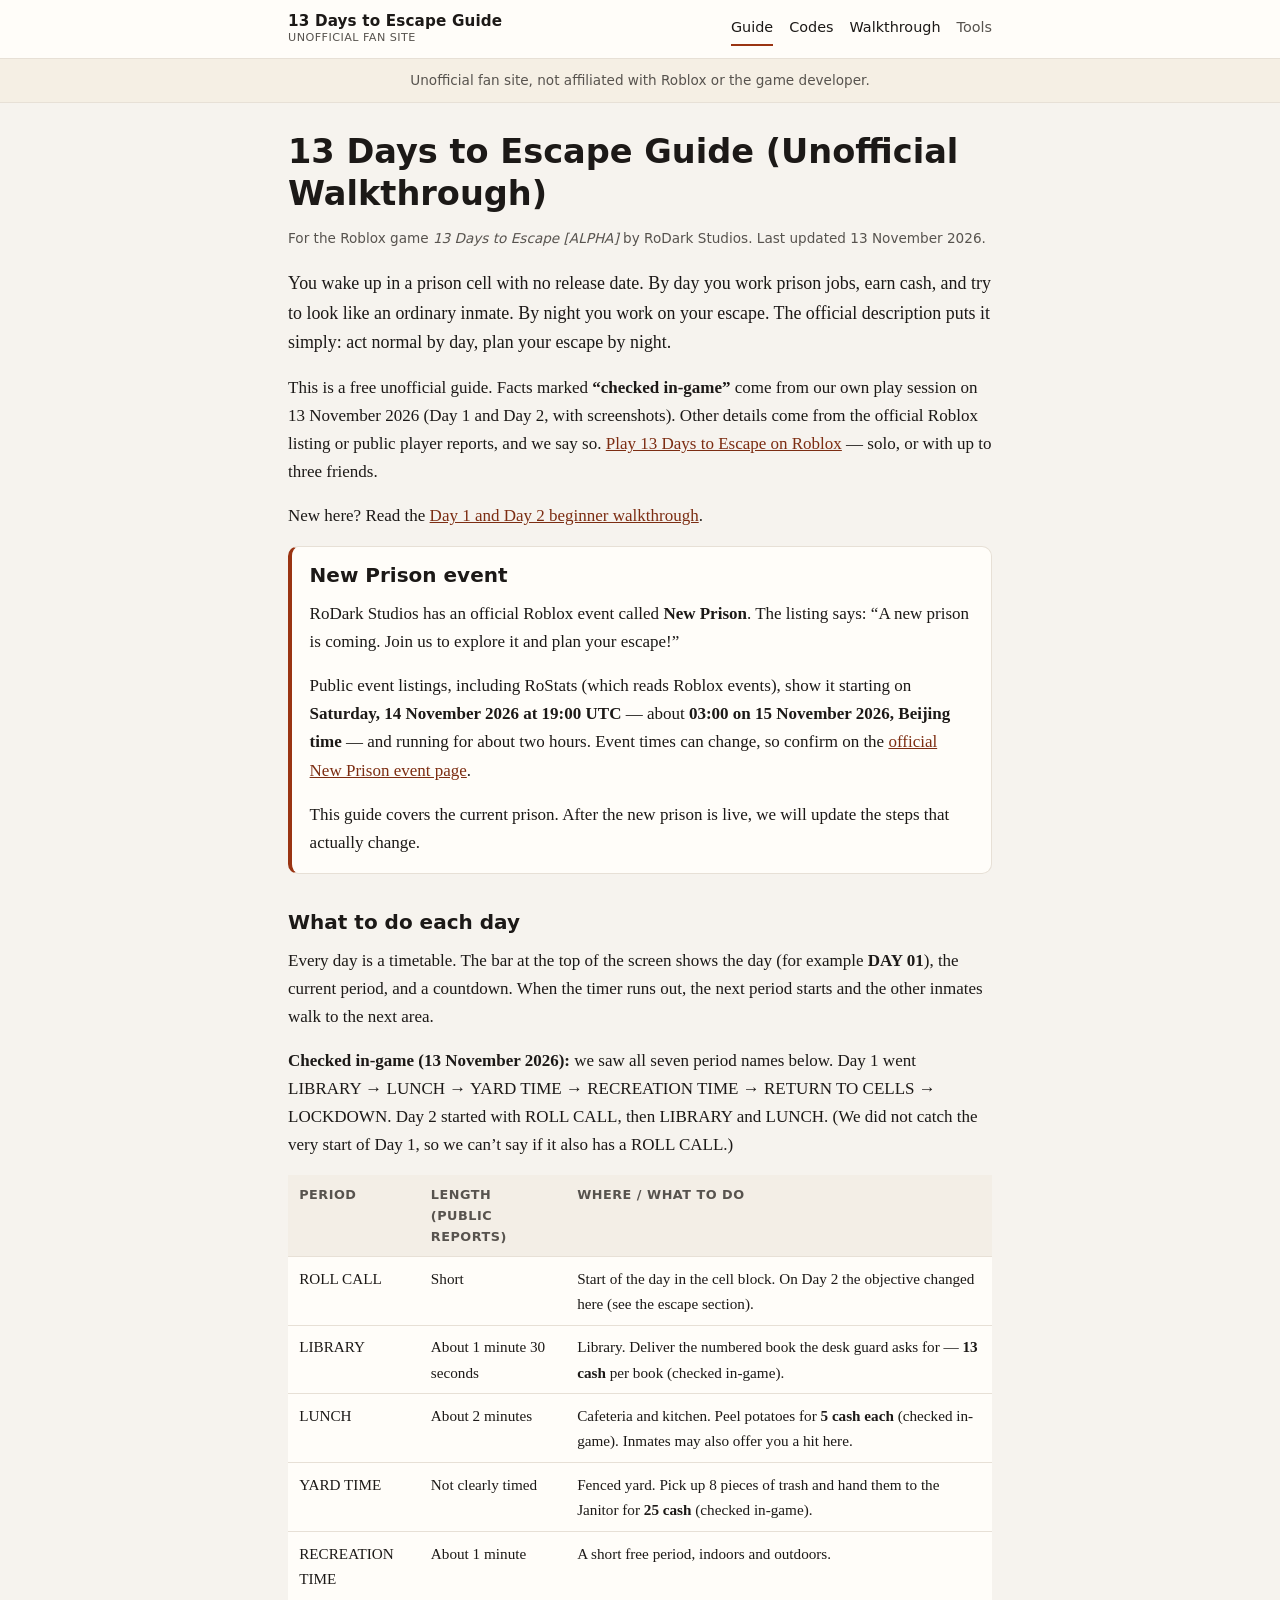
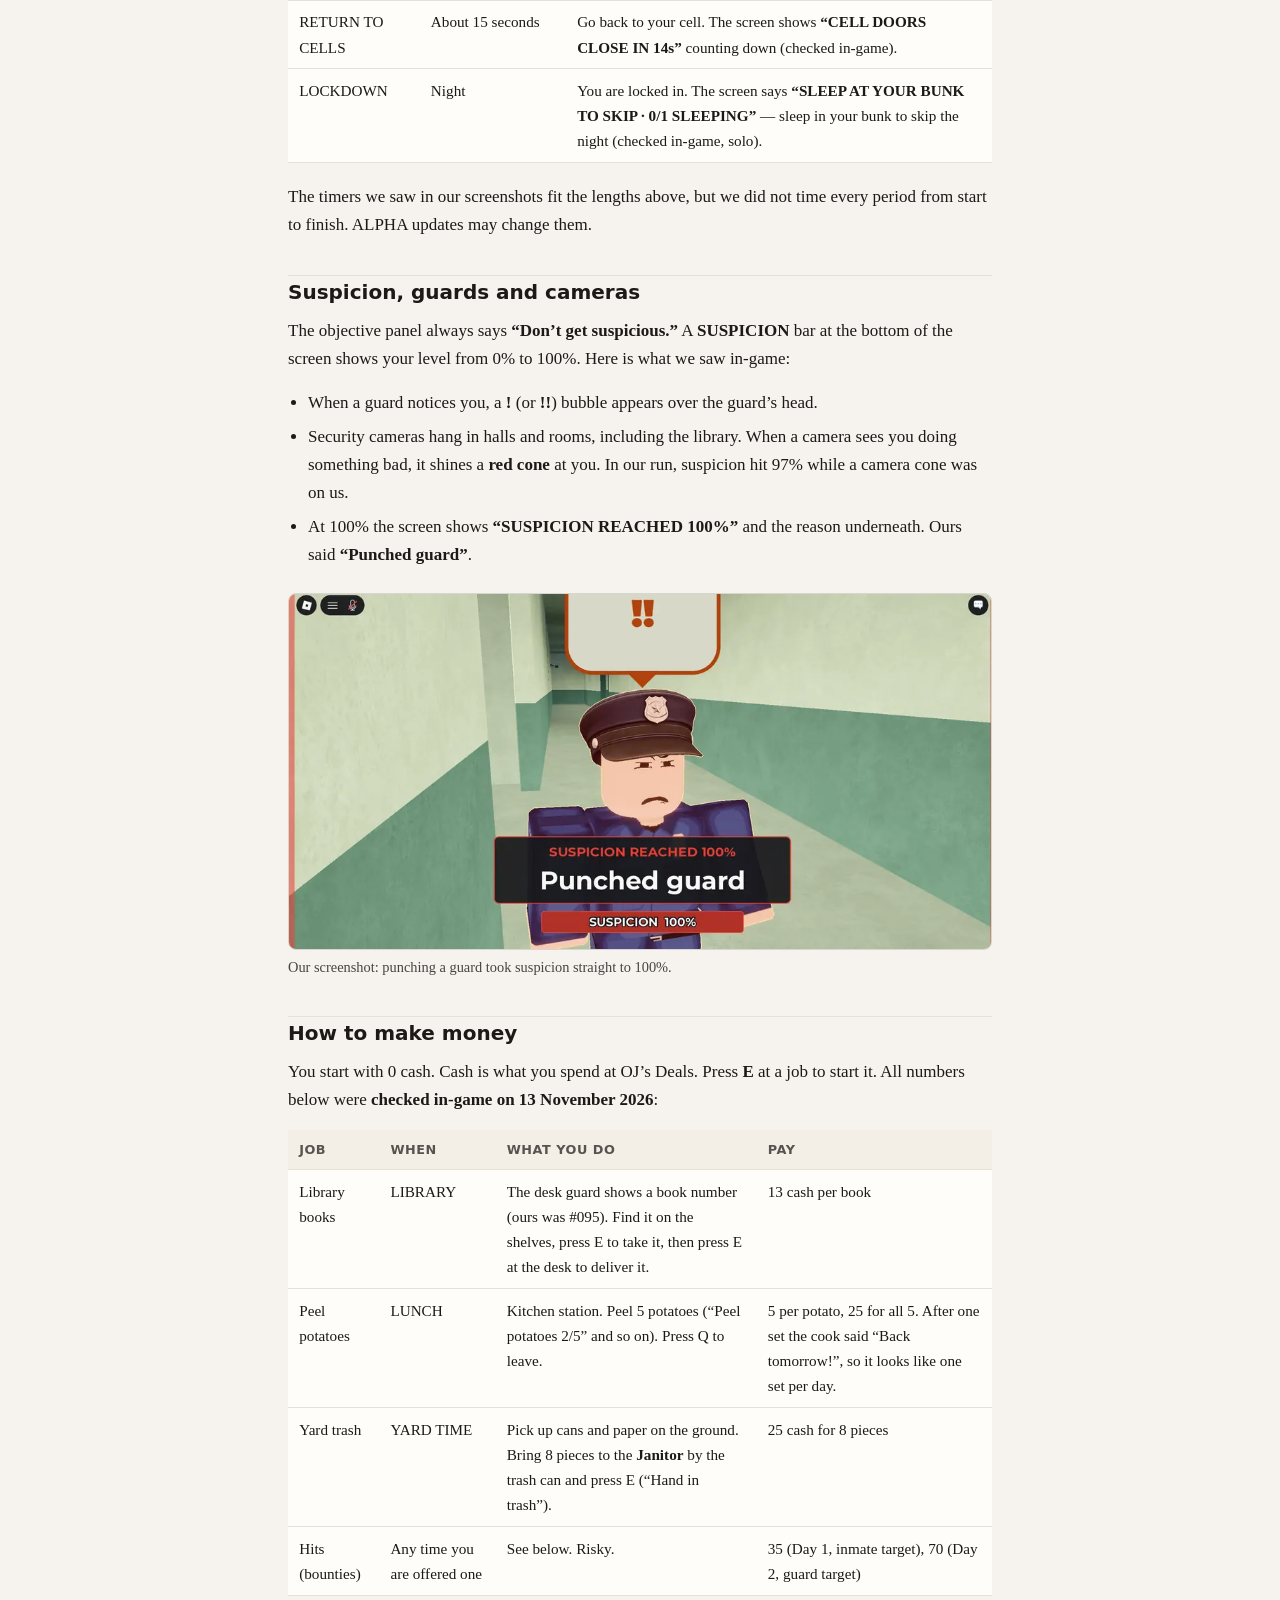
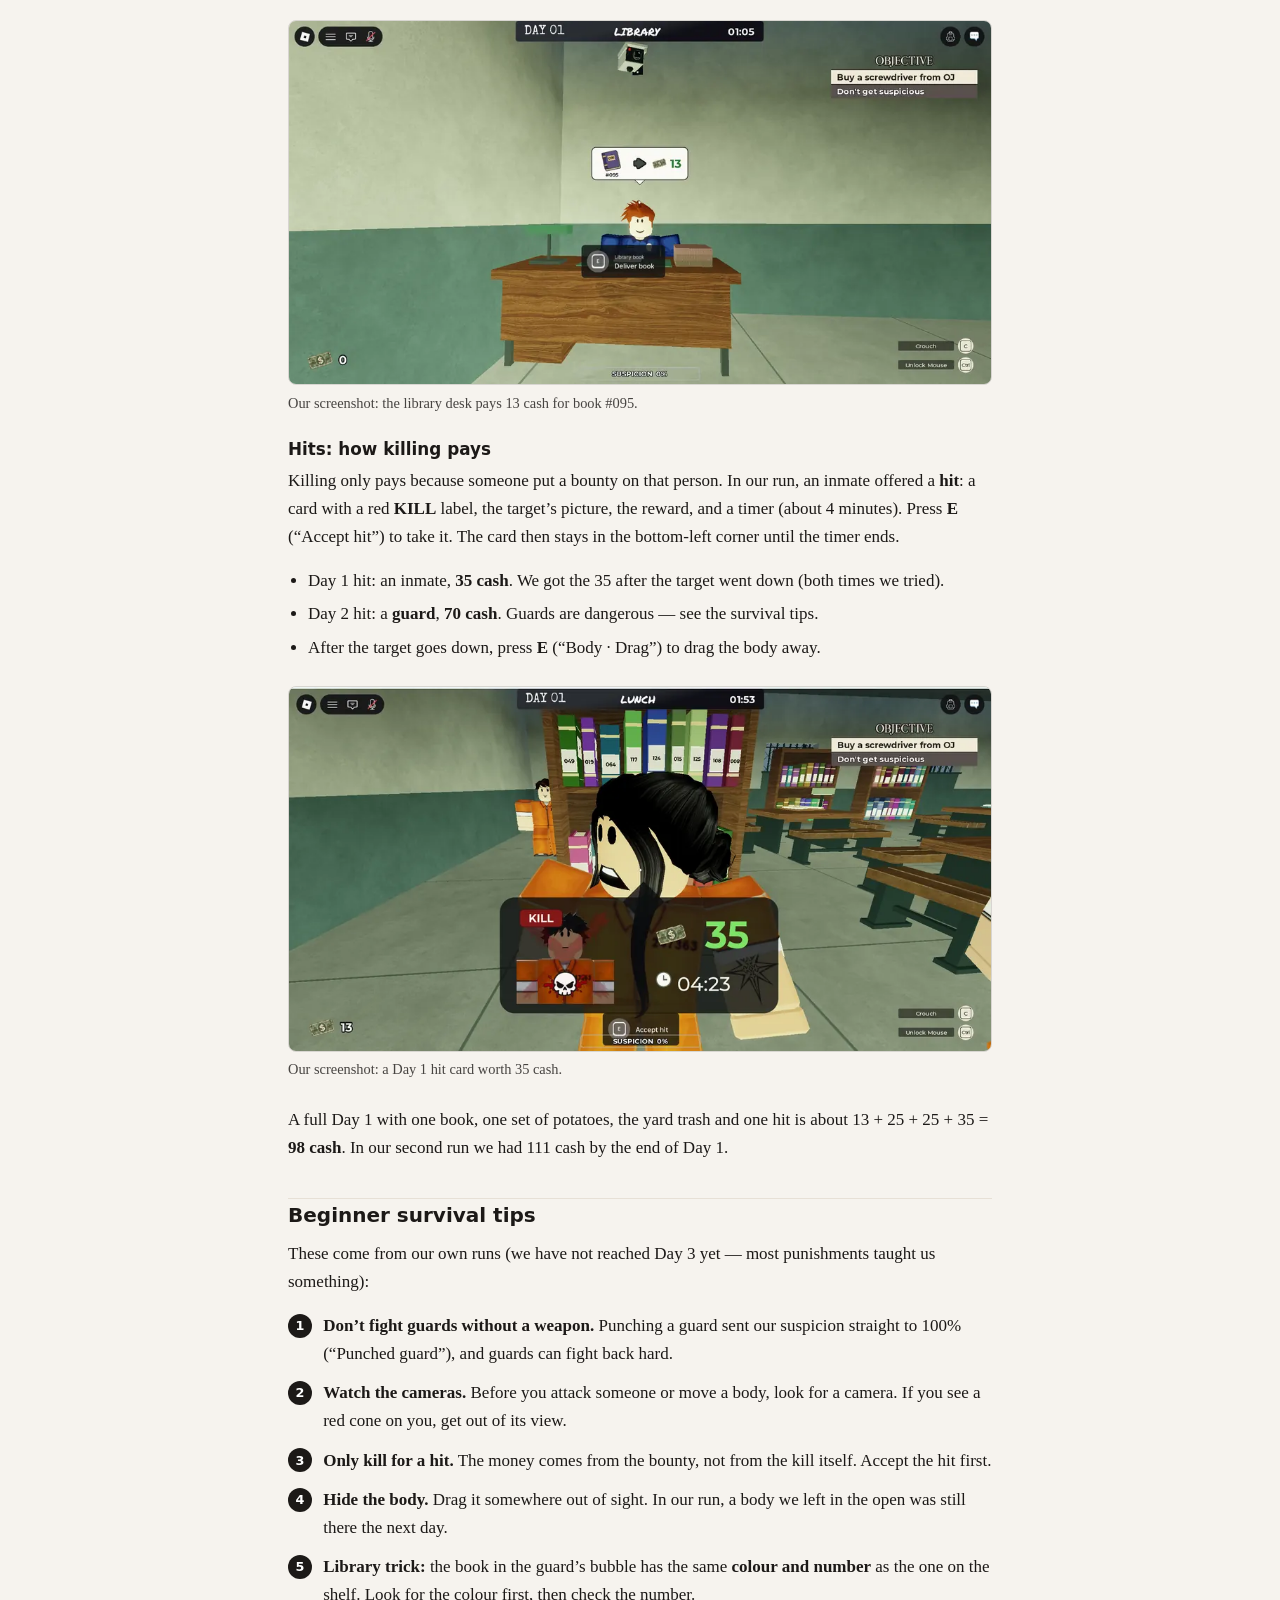
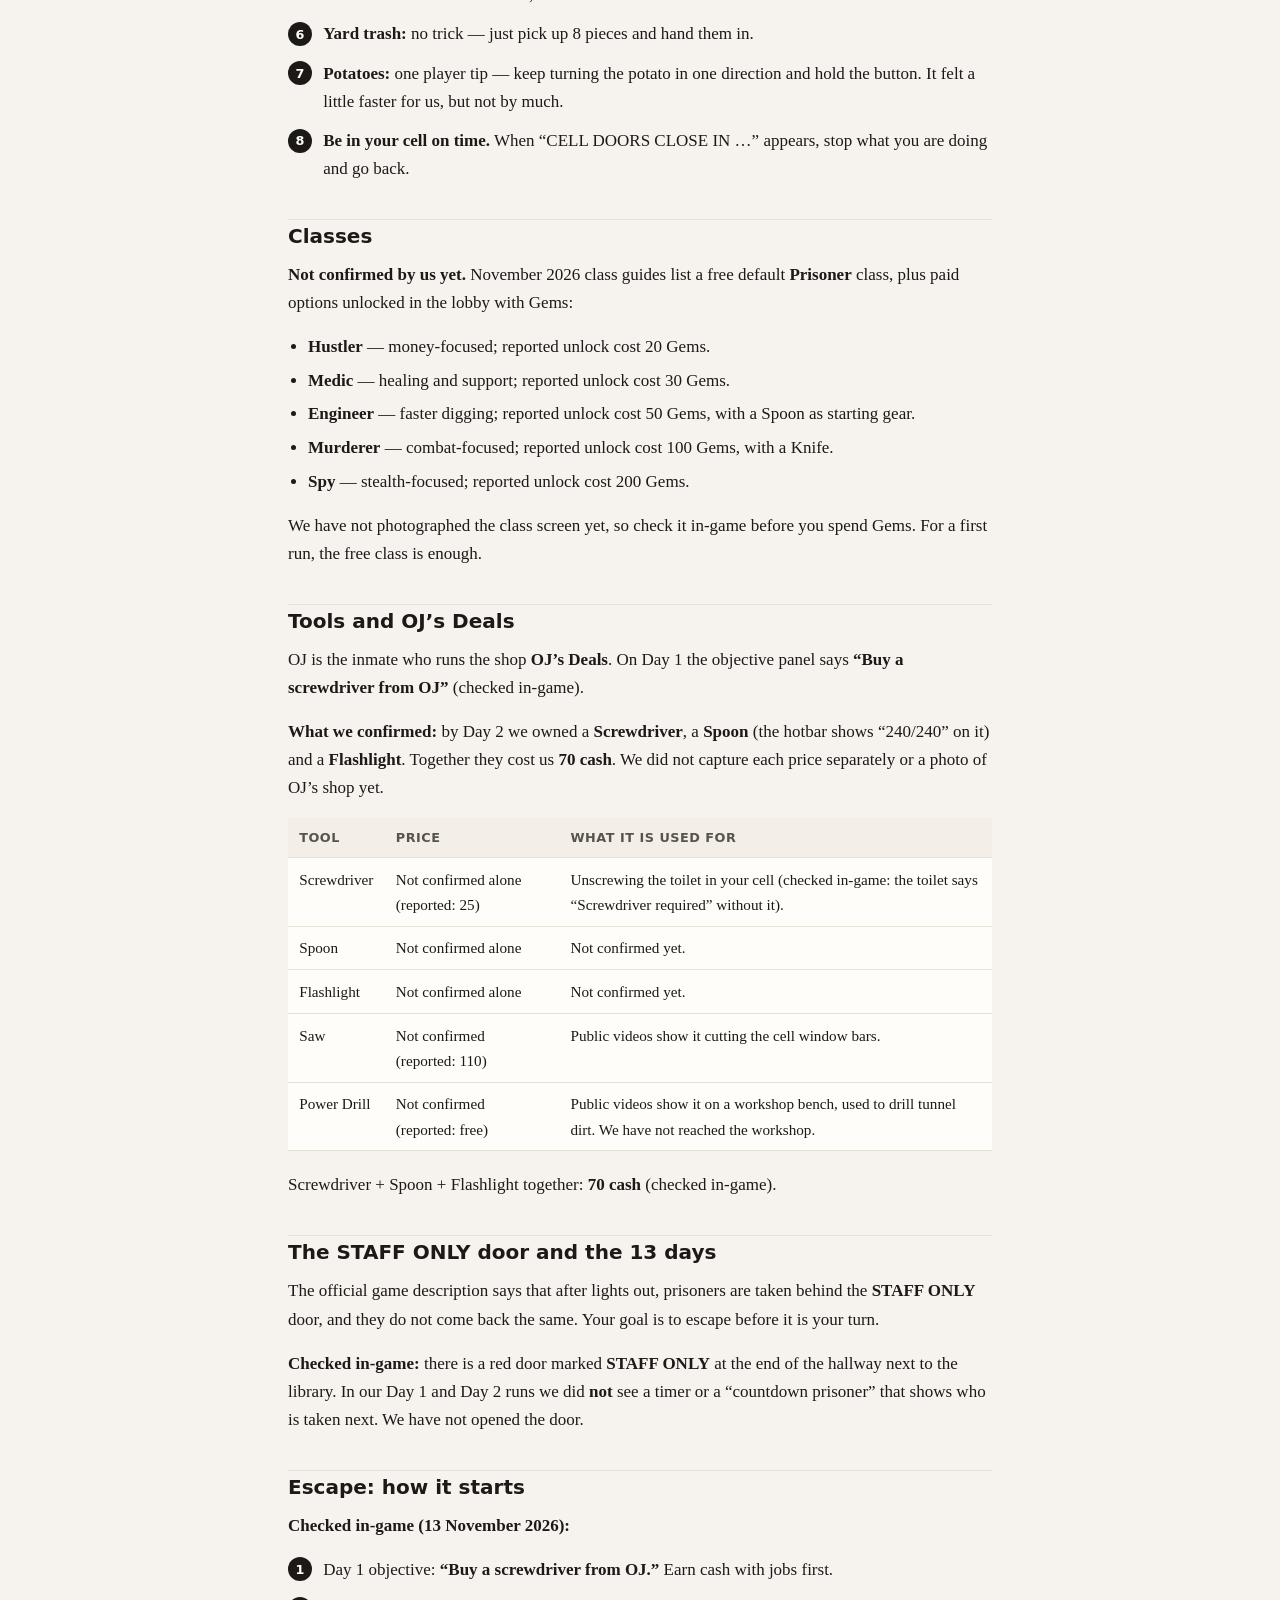
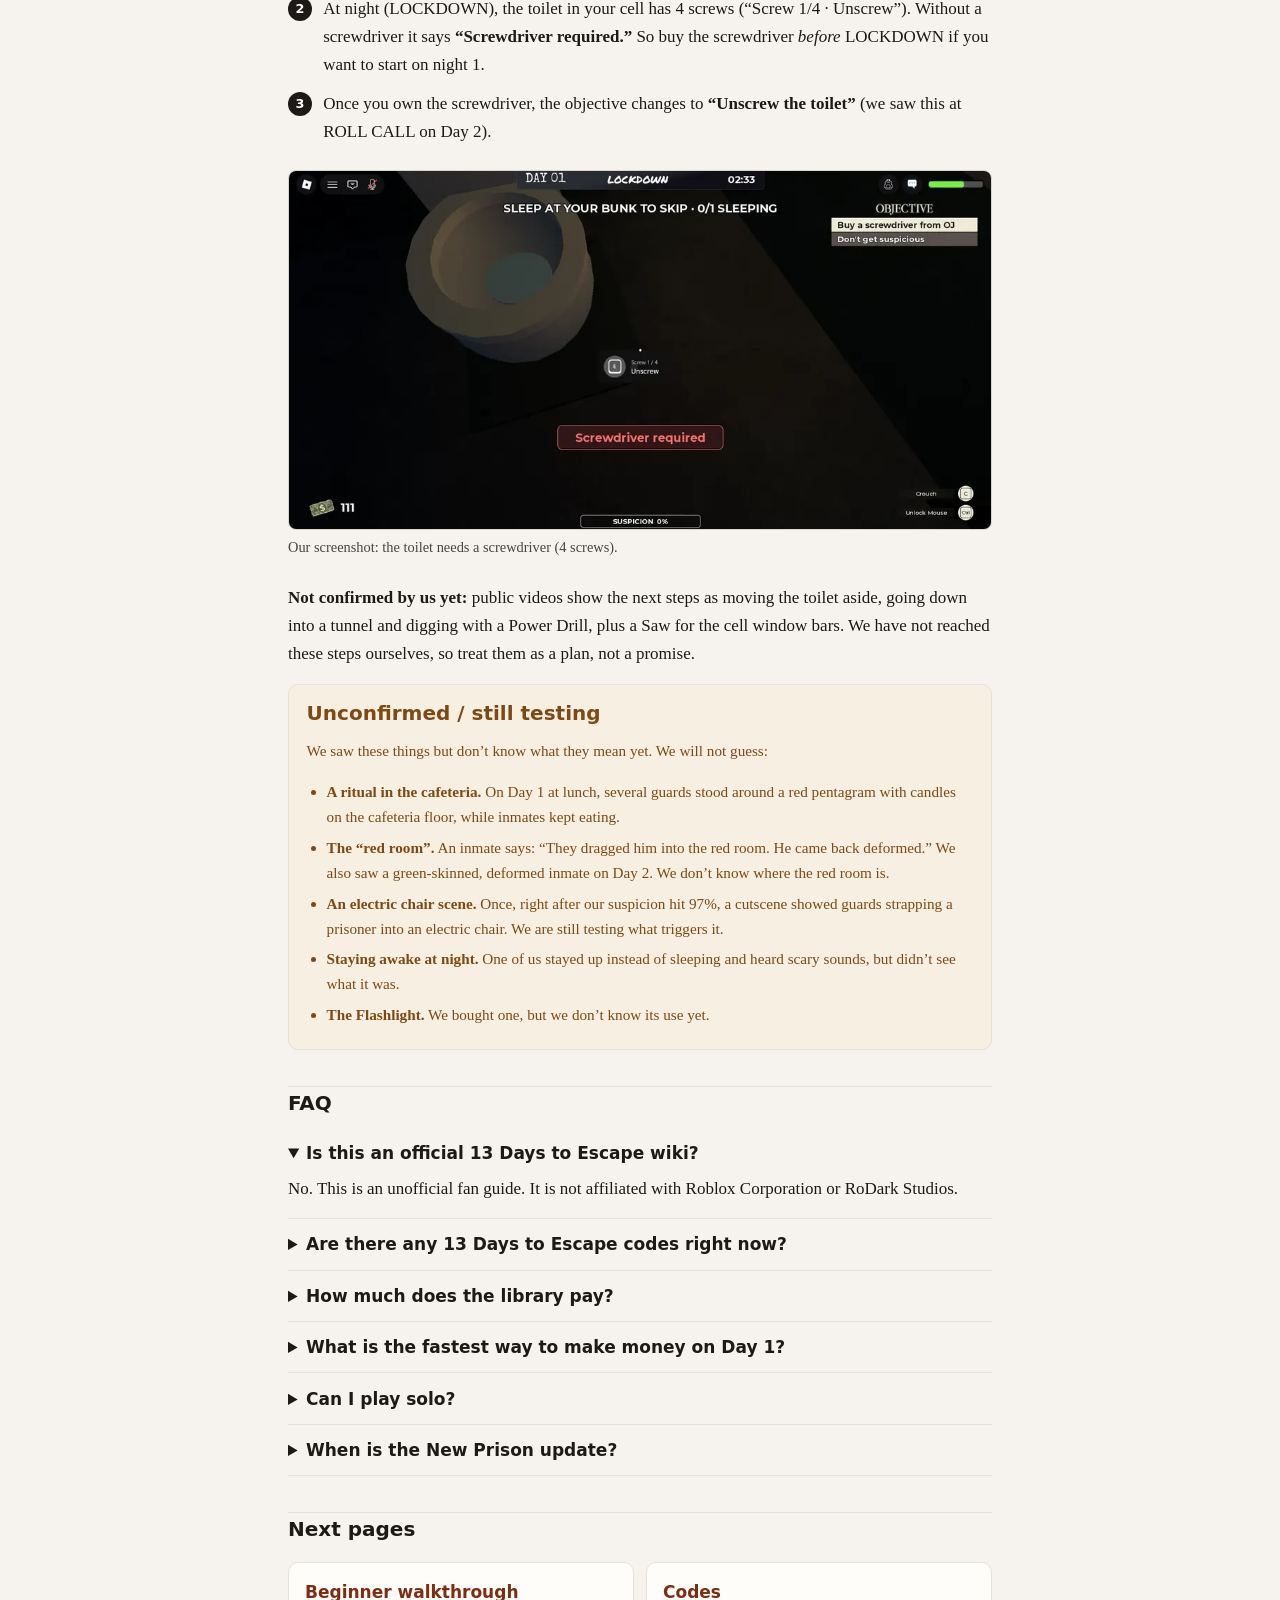
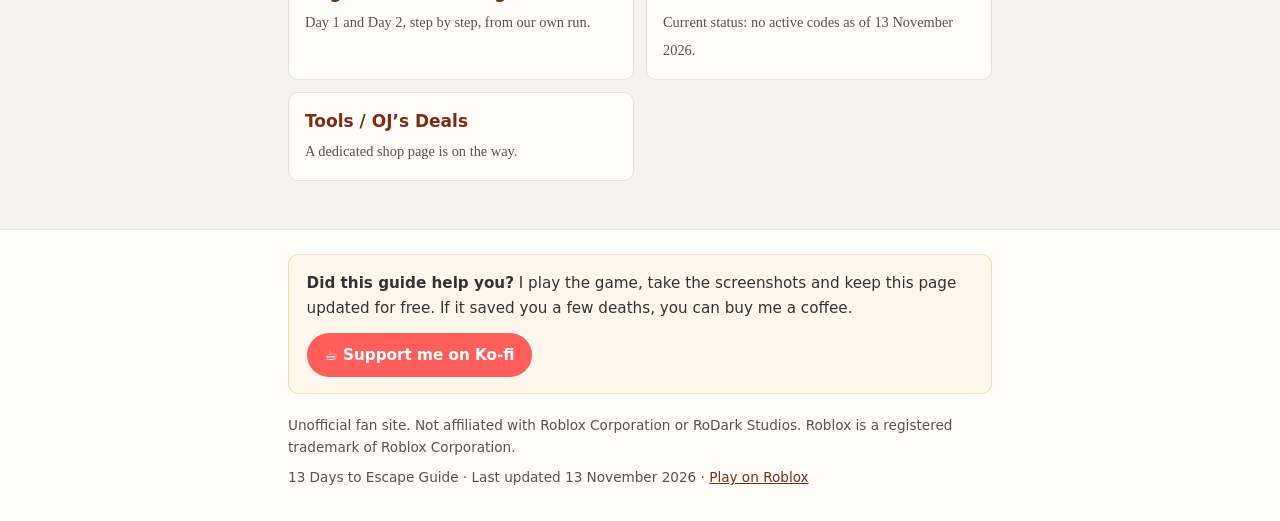
==== commit c75eab1a: "Add files via upload" ====
--- a/index.html
+++ b/index.html
@@ -16,6 +16,13 @@
   <meta name="twitter:title" content="13 Days to Escape Guide: Full Walkthrough, Money Tips &amp; Secrets">
   <meta name="twitter:description" content="Unofficial 13 Days to Escape guide for Roblox. Checked in-game: daily schedule, job pay, hits, suspicion, and how the escape starts.">
   <link rel="stylesheet" href="/styles.css">
+<script type="text/javascript">
+    (function(c,l,a,r,i,t,y){
+        c[a]=c[a]||function(){(c[a].q=c[a].q||[]).push(arguments)};
+        t=l.createElement(r);t.async=1;t.src="https://www.clarity.ms/tag/"+i;
+        y=l.getElementsByTagName(r)[0];y.parentNode.insertBefore(t,y);
+    })(window, document, "clarity", "script", "zctn3mazf7");
+</script>
 </head>
 <body>
   <a class="skip" href="#content">Skip to content</a>
@@ -322,6 +329,10 @@
   </main>
   <footer class="site-footer">
     <div class="wrap">
+      <div class="support-box">
+        <p><strong>Did this guide help you?</strong> I play the game, take the screenshots and keep this page updated for free. If it saved you a few deaths, you can buy me a coffee.</p>
+        <a class="kofi-btn" href="https://ko-fi.com/13daystoescape" target="_blank" rel="noopener">&#9749; Support me on Ko-fi</a>
+      </div>
       <p>Unofficial fan site. Not affiliated with Roblox Corporation or RoDark Studios. Roblox is a registered trademark of Roblox Corporation.</p>
       <p>13 Days to Escape Guide · Last updated 13 November 2026 · <a href="https://www.roblox.com/games/134117451433332/13-Days-to-Escape">Play on Roblox</a></p>
     </div>
--- a/styles.css
+++ b/styles.css
@@ -284,3 +284,8 @@
 figure { margin: 1.5rem 0; }
 figure img { display: block; max-width: 100%; height: auto; border-radius: 8px; border: 1px solid rgba(0,0,0,.12); }
 figcaption { font-size: .9rem; opacity: .8; margin-top: .4rem; }
+
+.support-box { background: #fff7ec; border: 1px solid #f3d9b5; border-radius: 10px; padding: 1rem 1.1rem; margin-bottom: 1.2rem; color: #333; font-size: 0.95rem; }
+.support-box p { margin: 0 0 0.75rem; }
+.kofi-btn { display: inline-block; background: #ff5e5b; color: #fff !important; text-decoration: none; font-weight: 700; padding: 0.6rem 1.1rem; border-radius: 999px; }
+.kofi-btn:hover { background: #e94b48; }
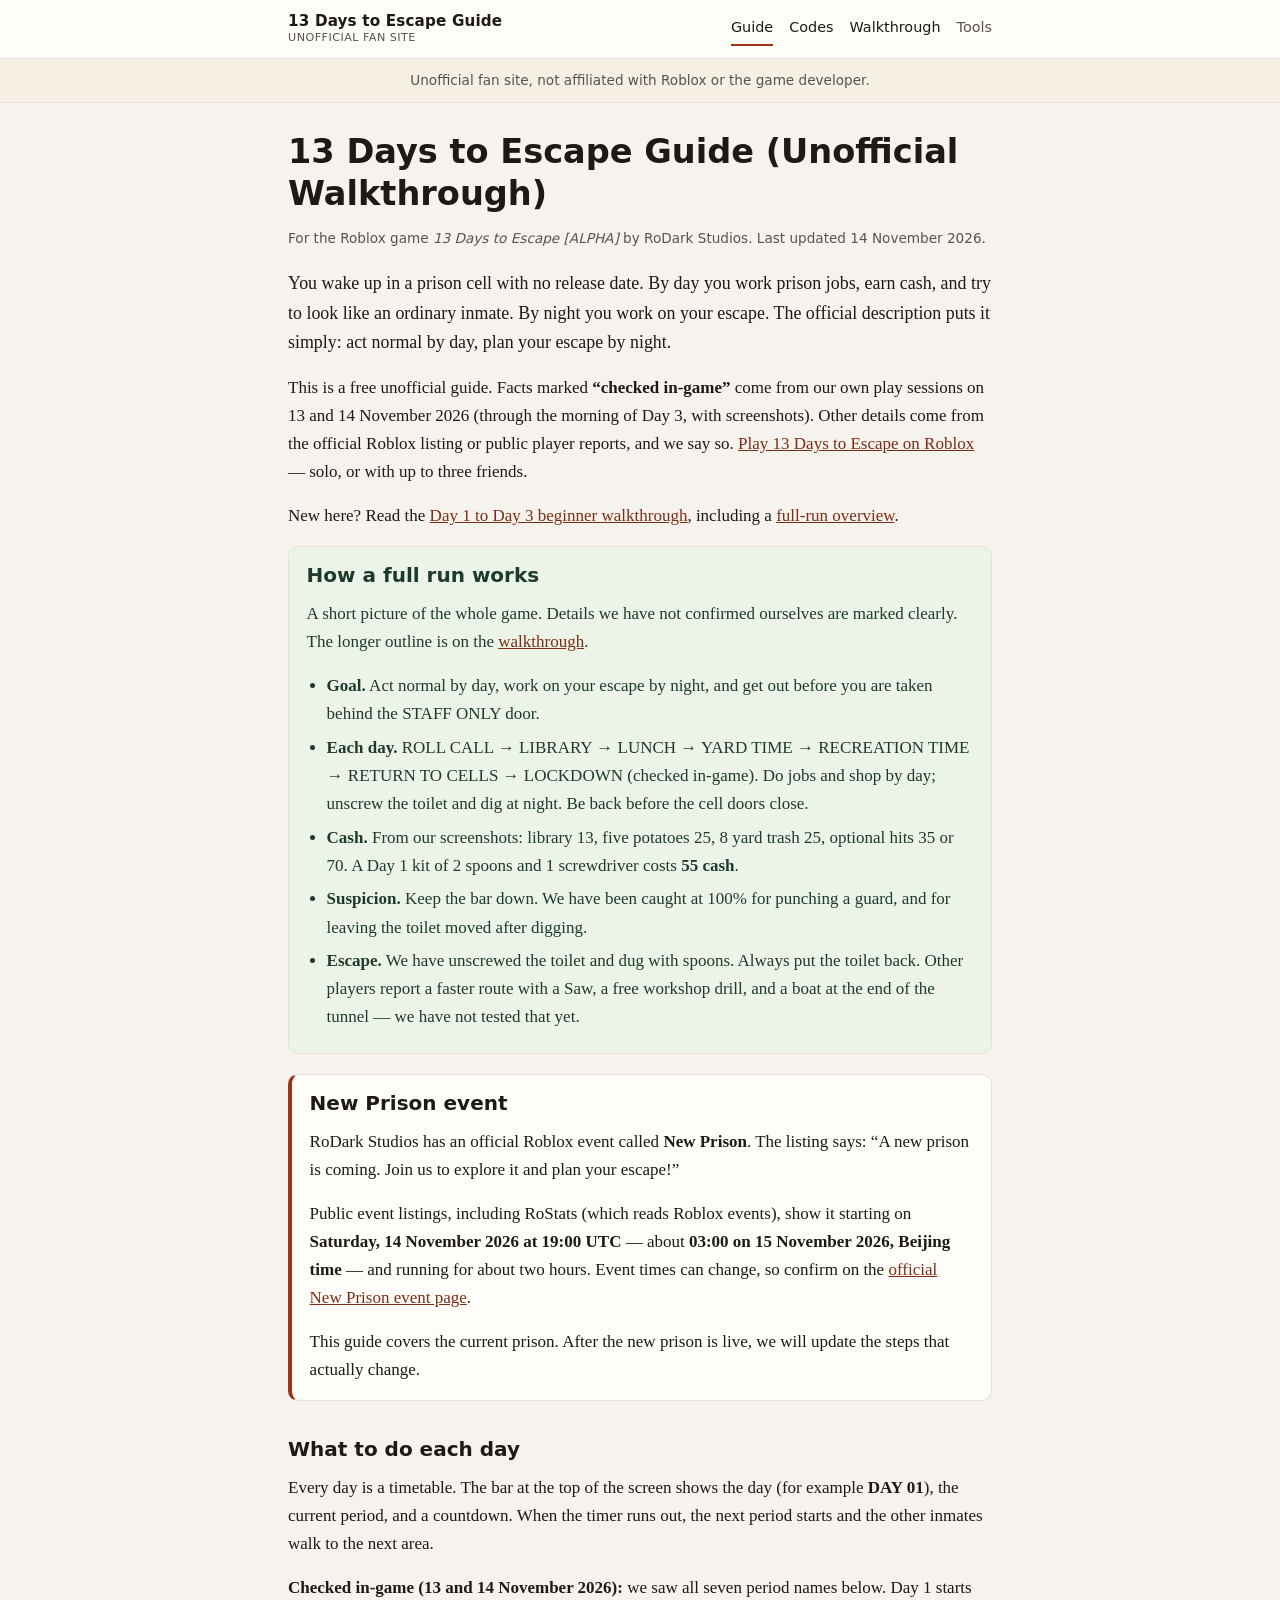
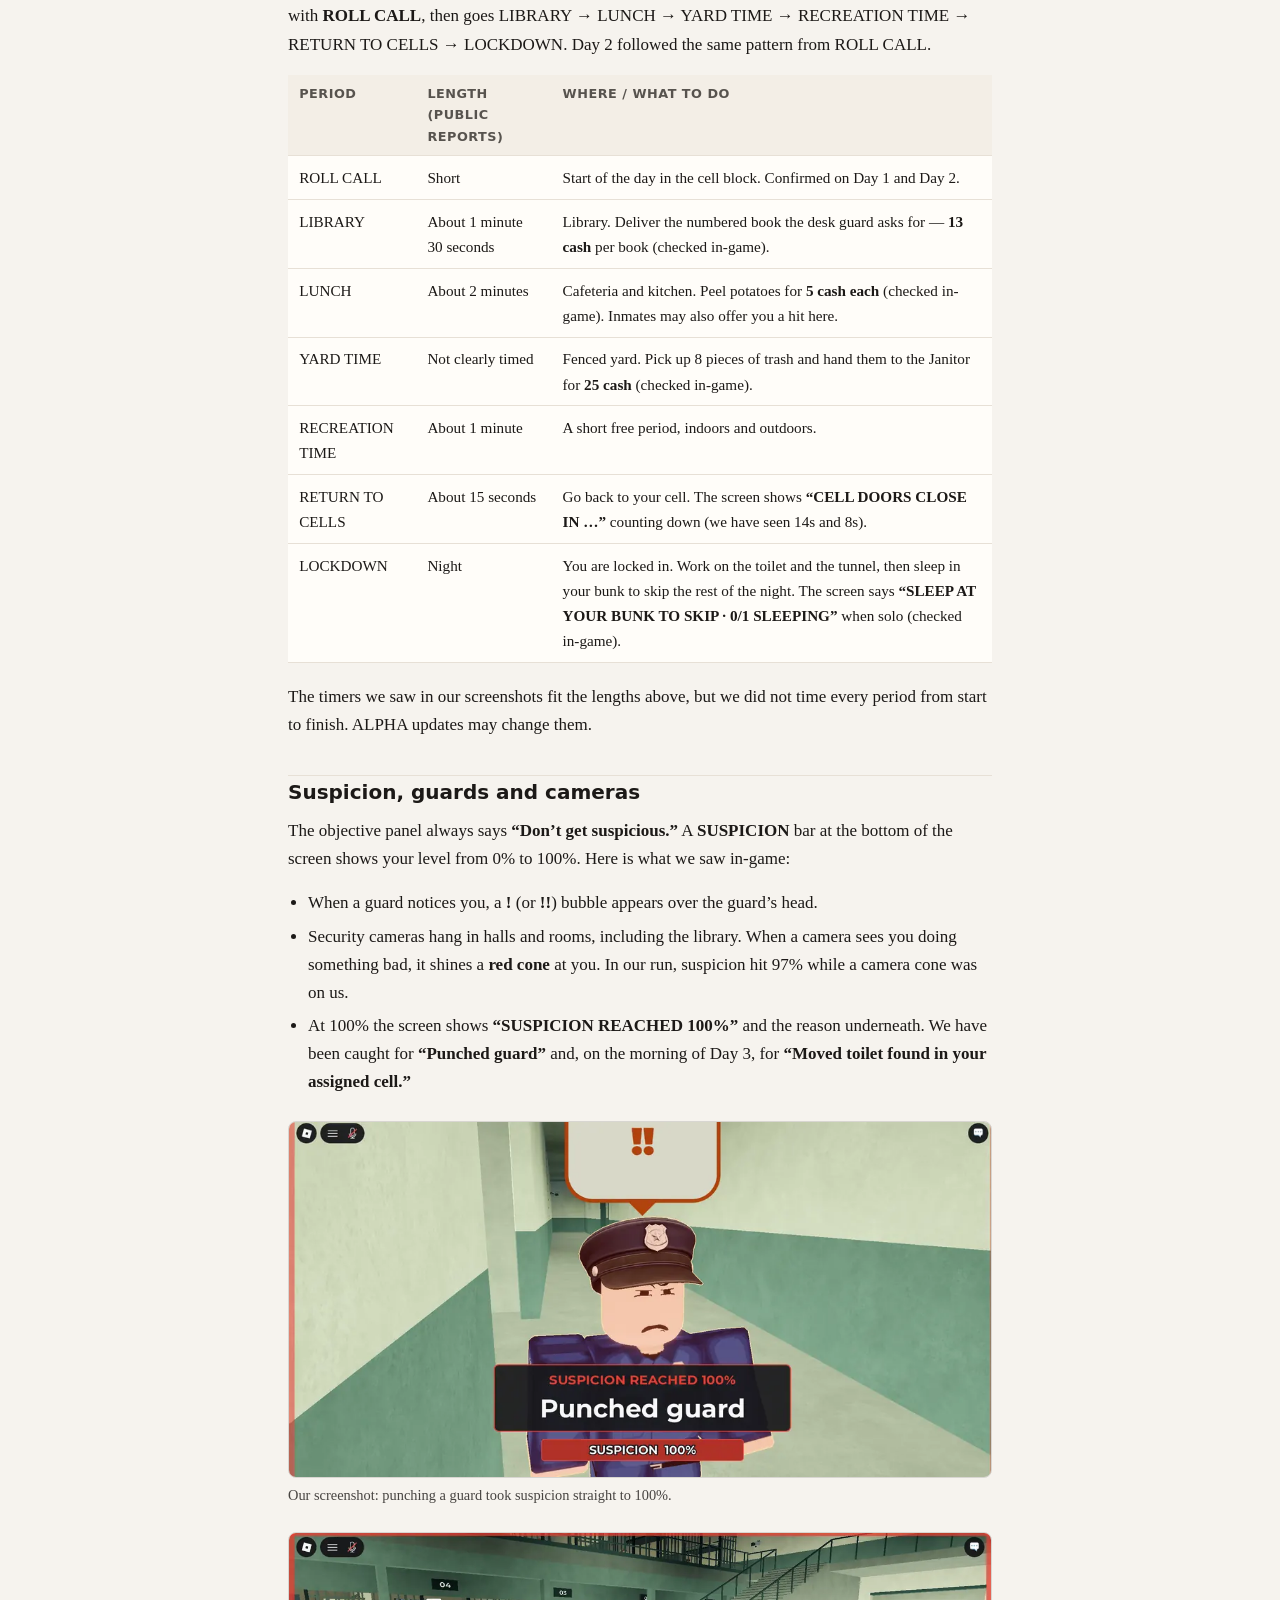
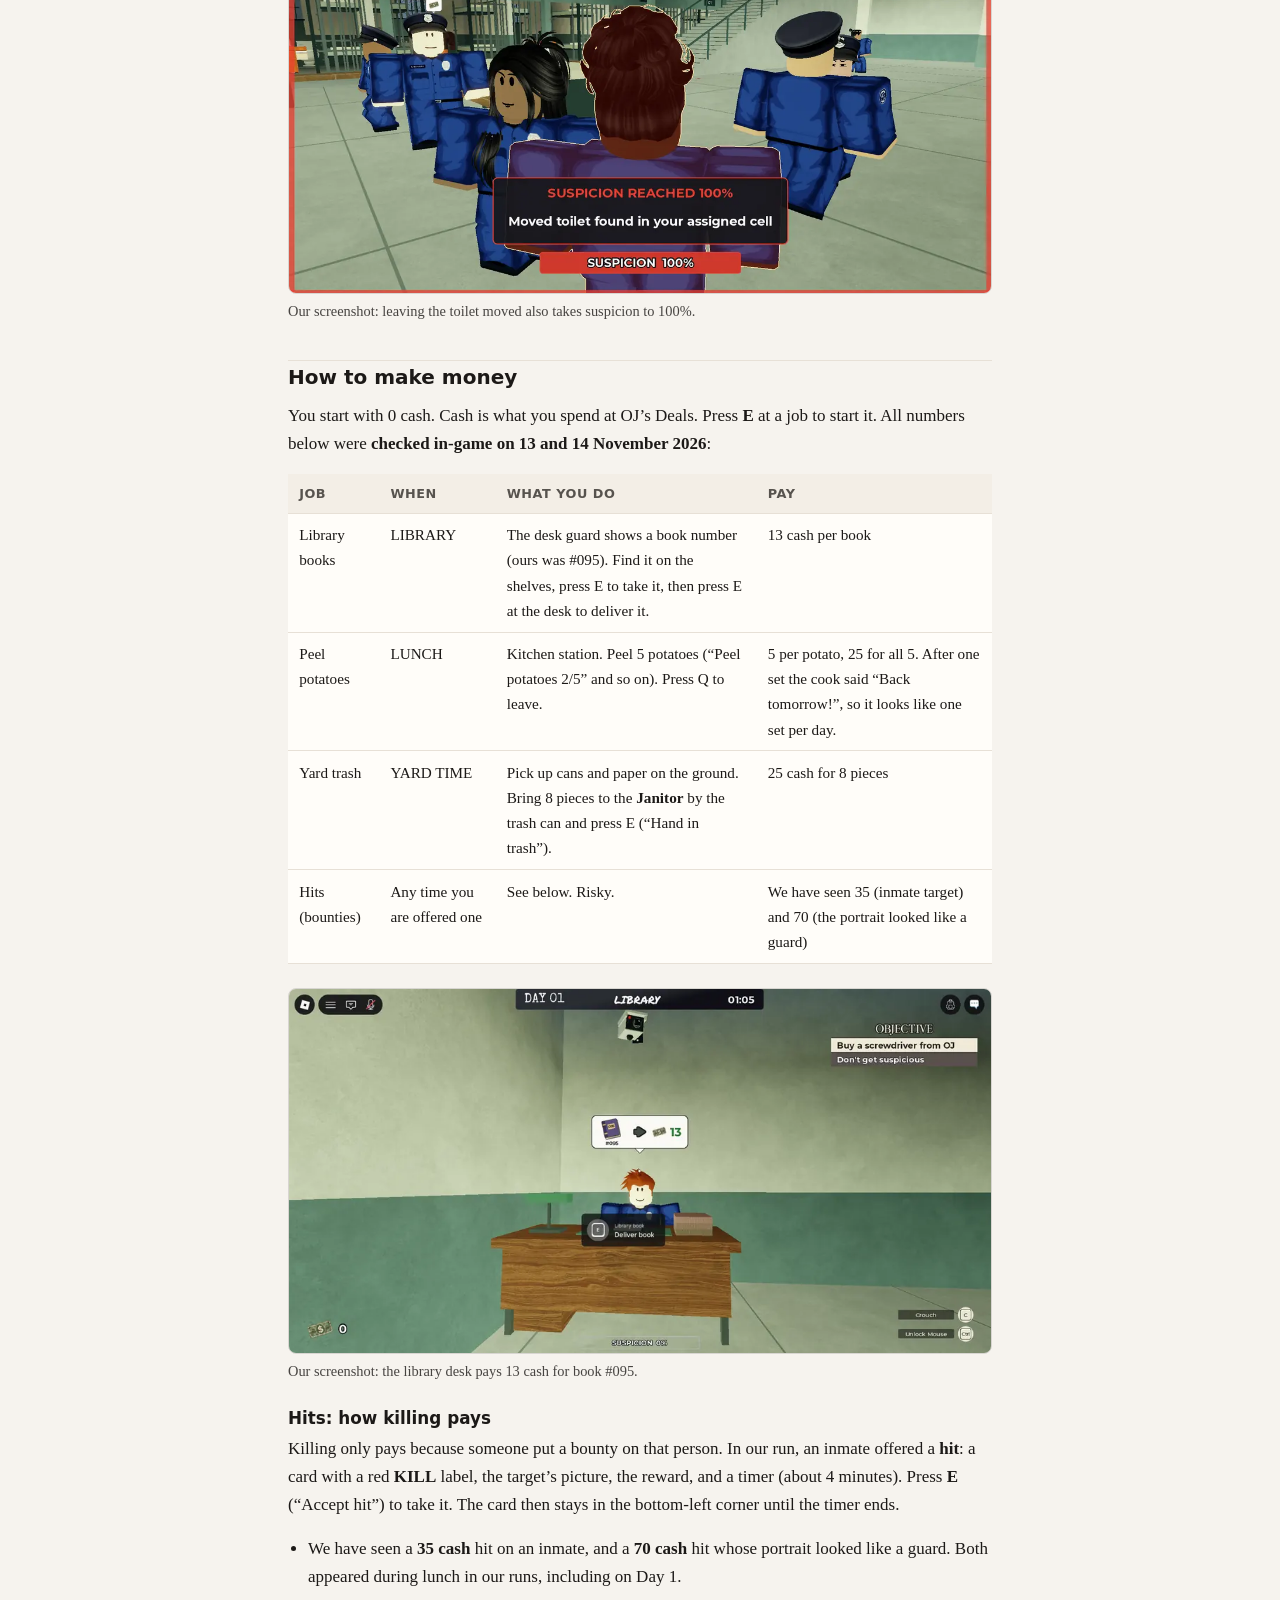
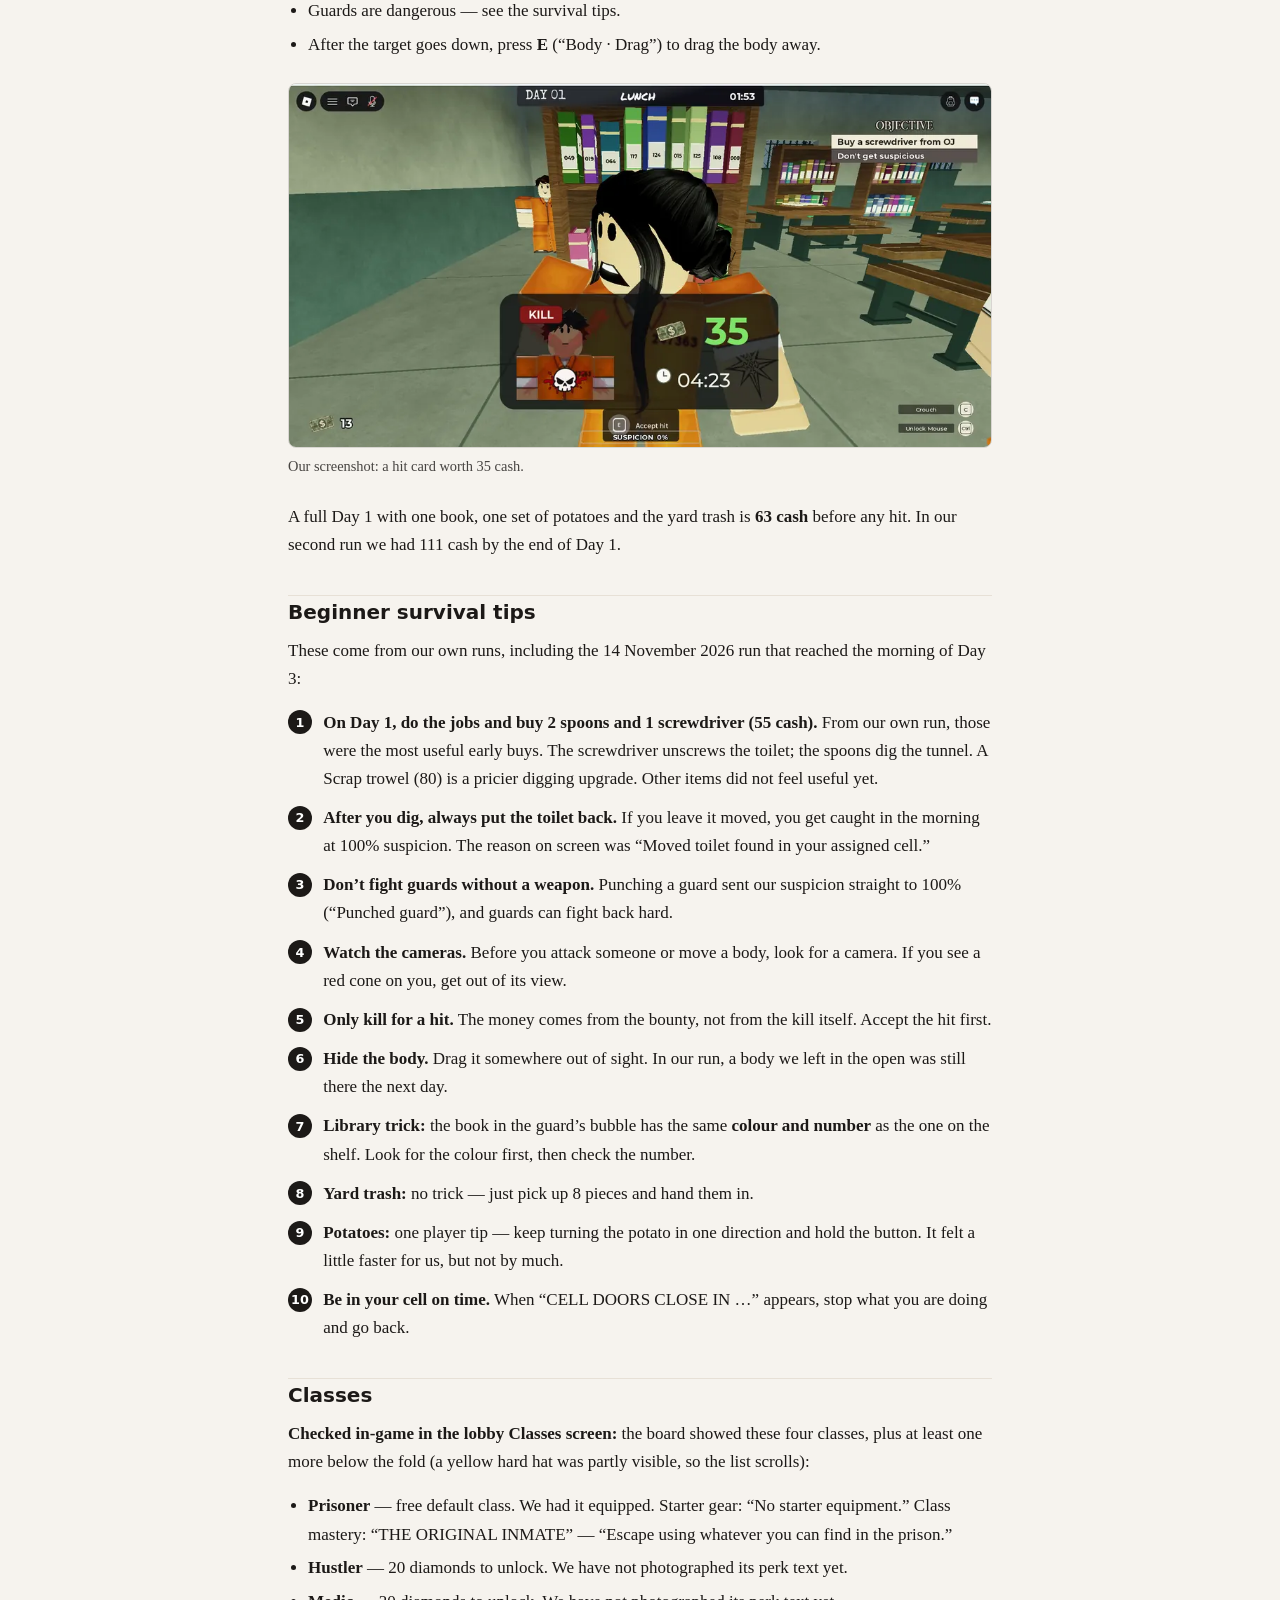
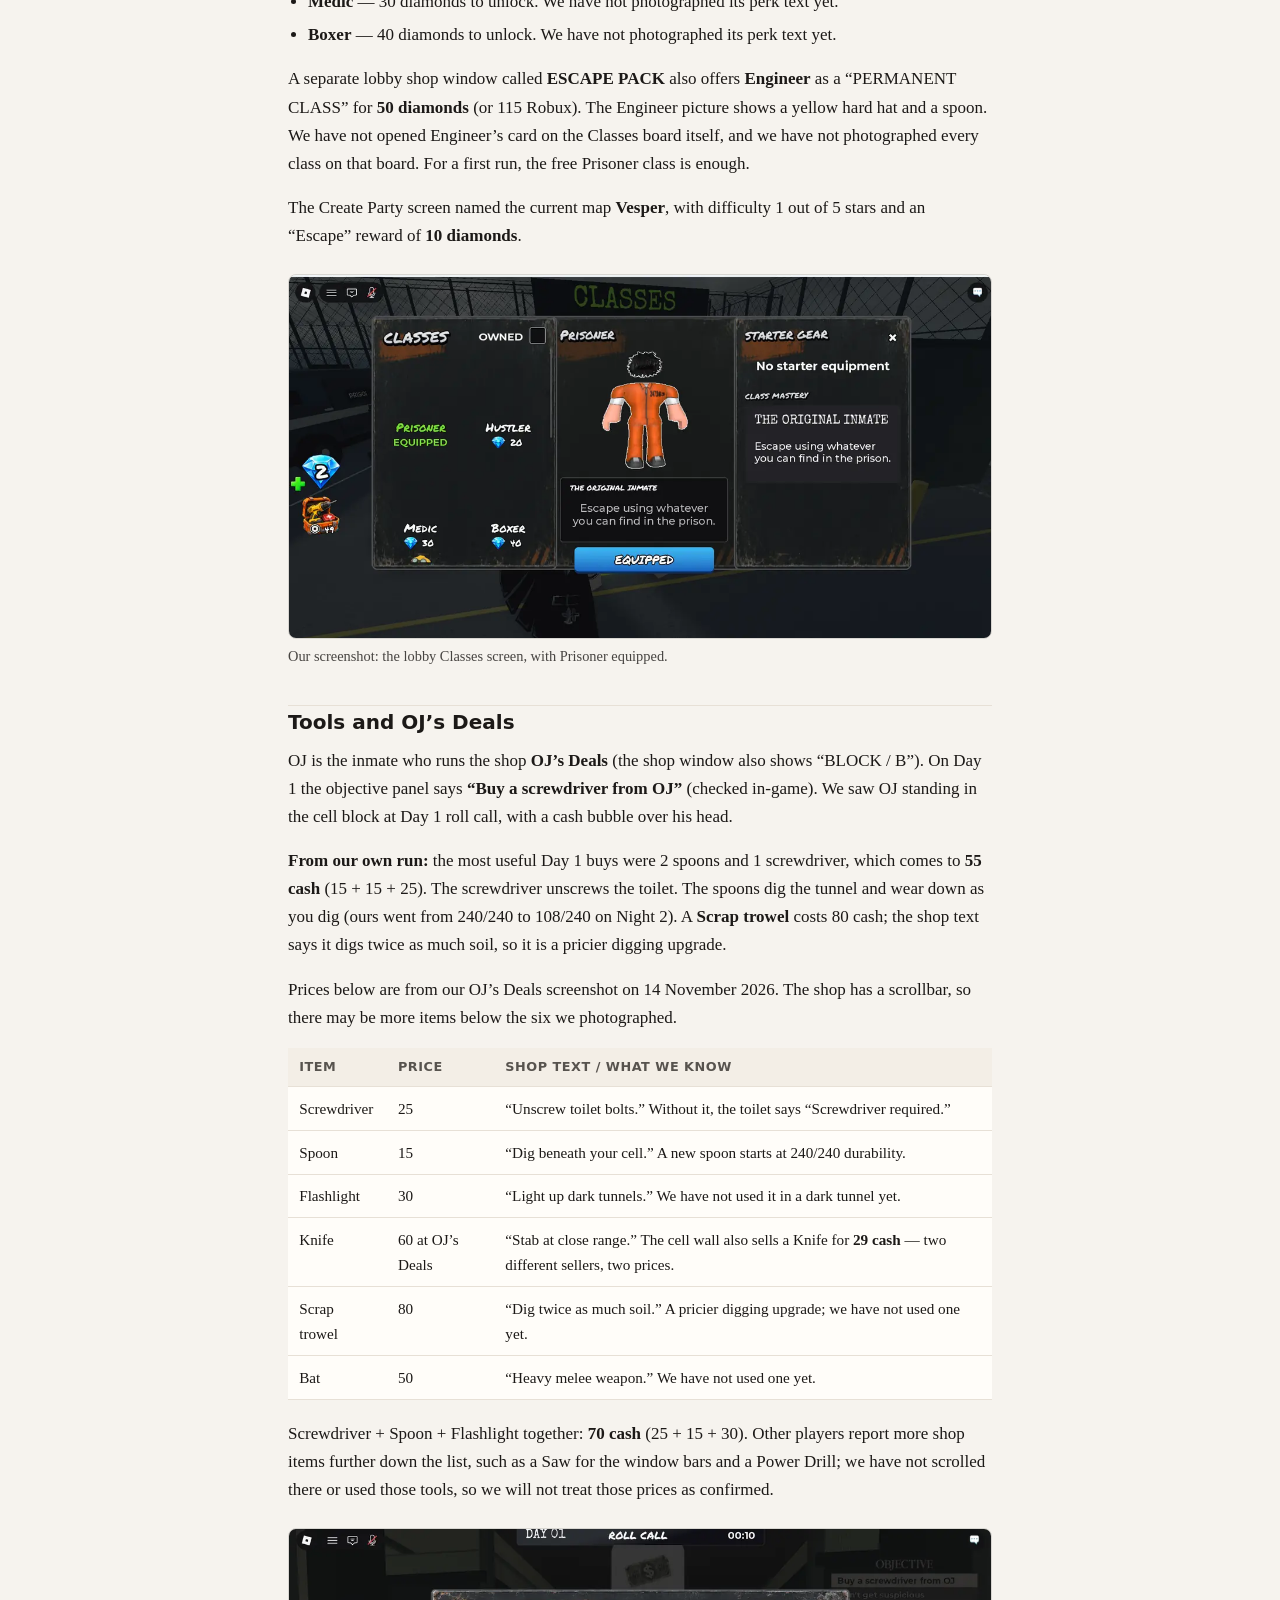
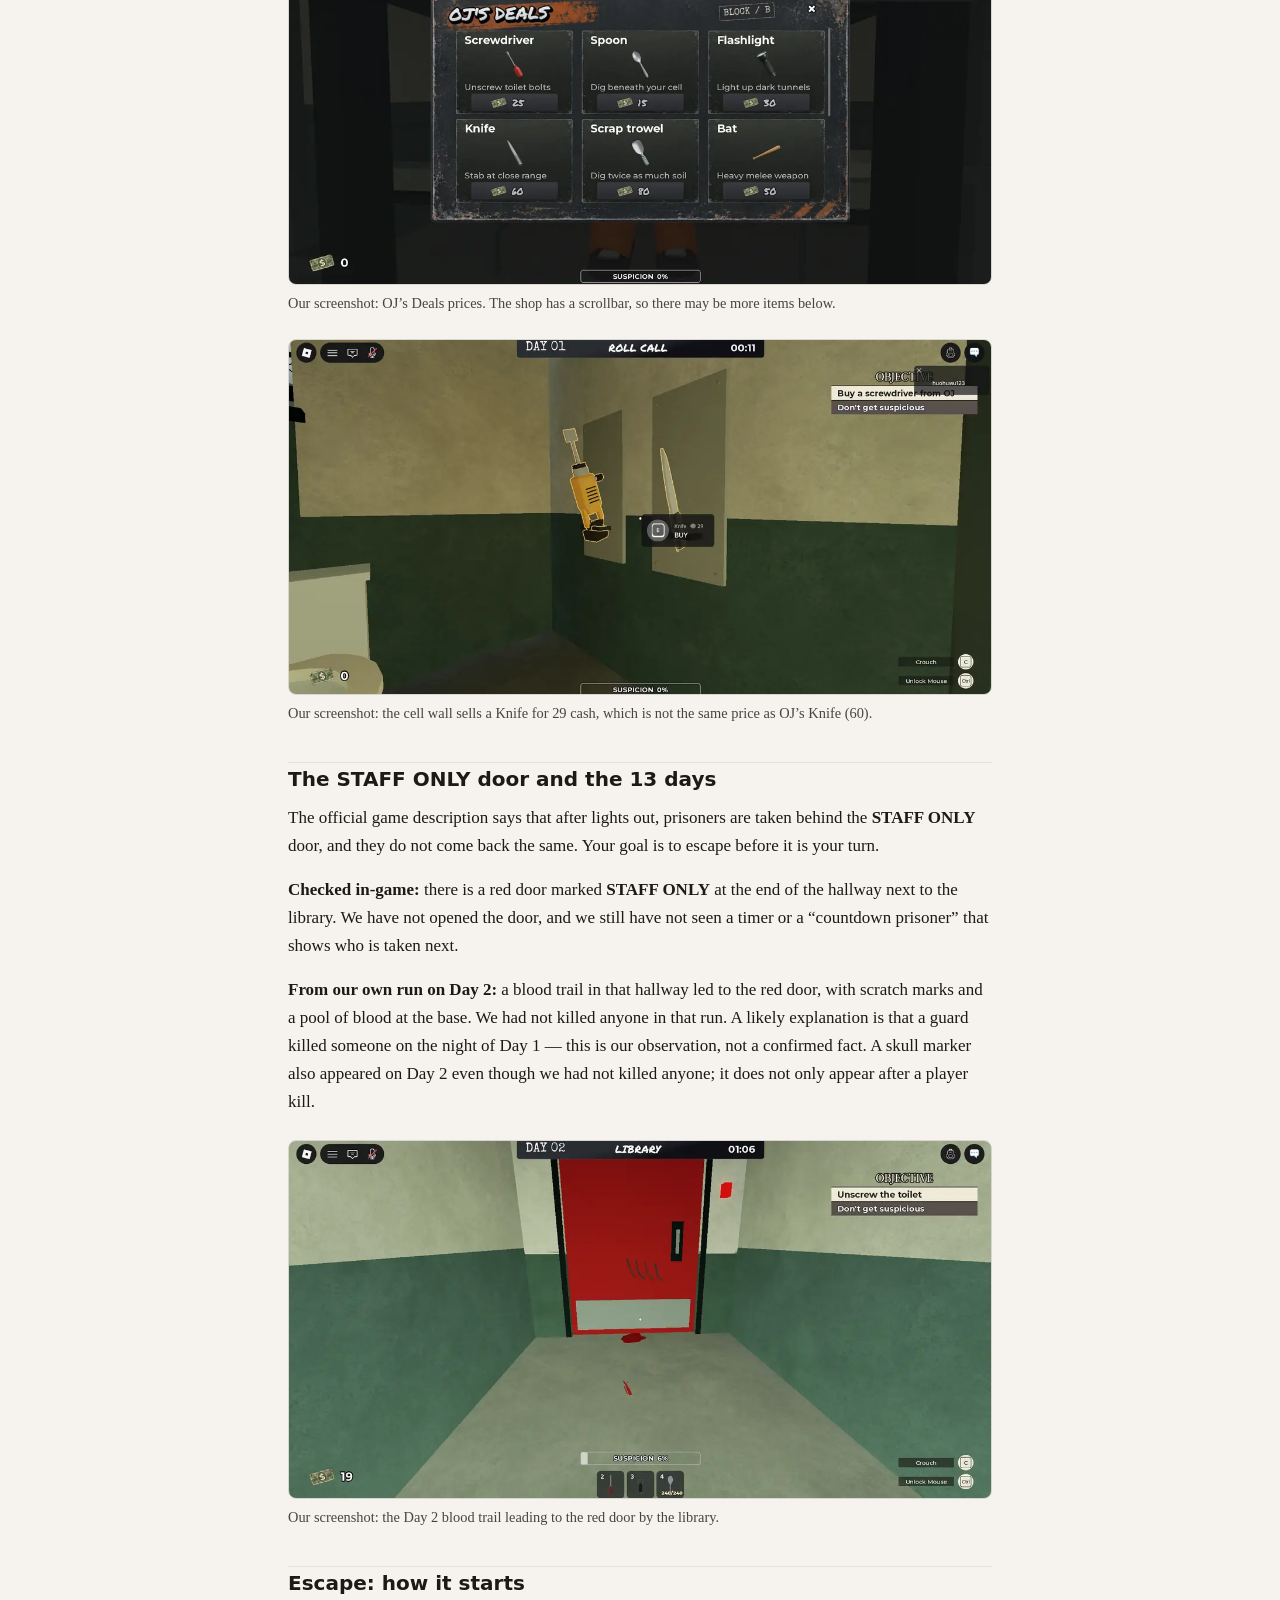
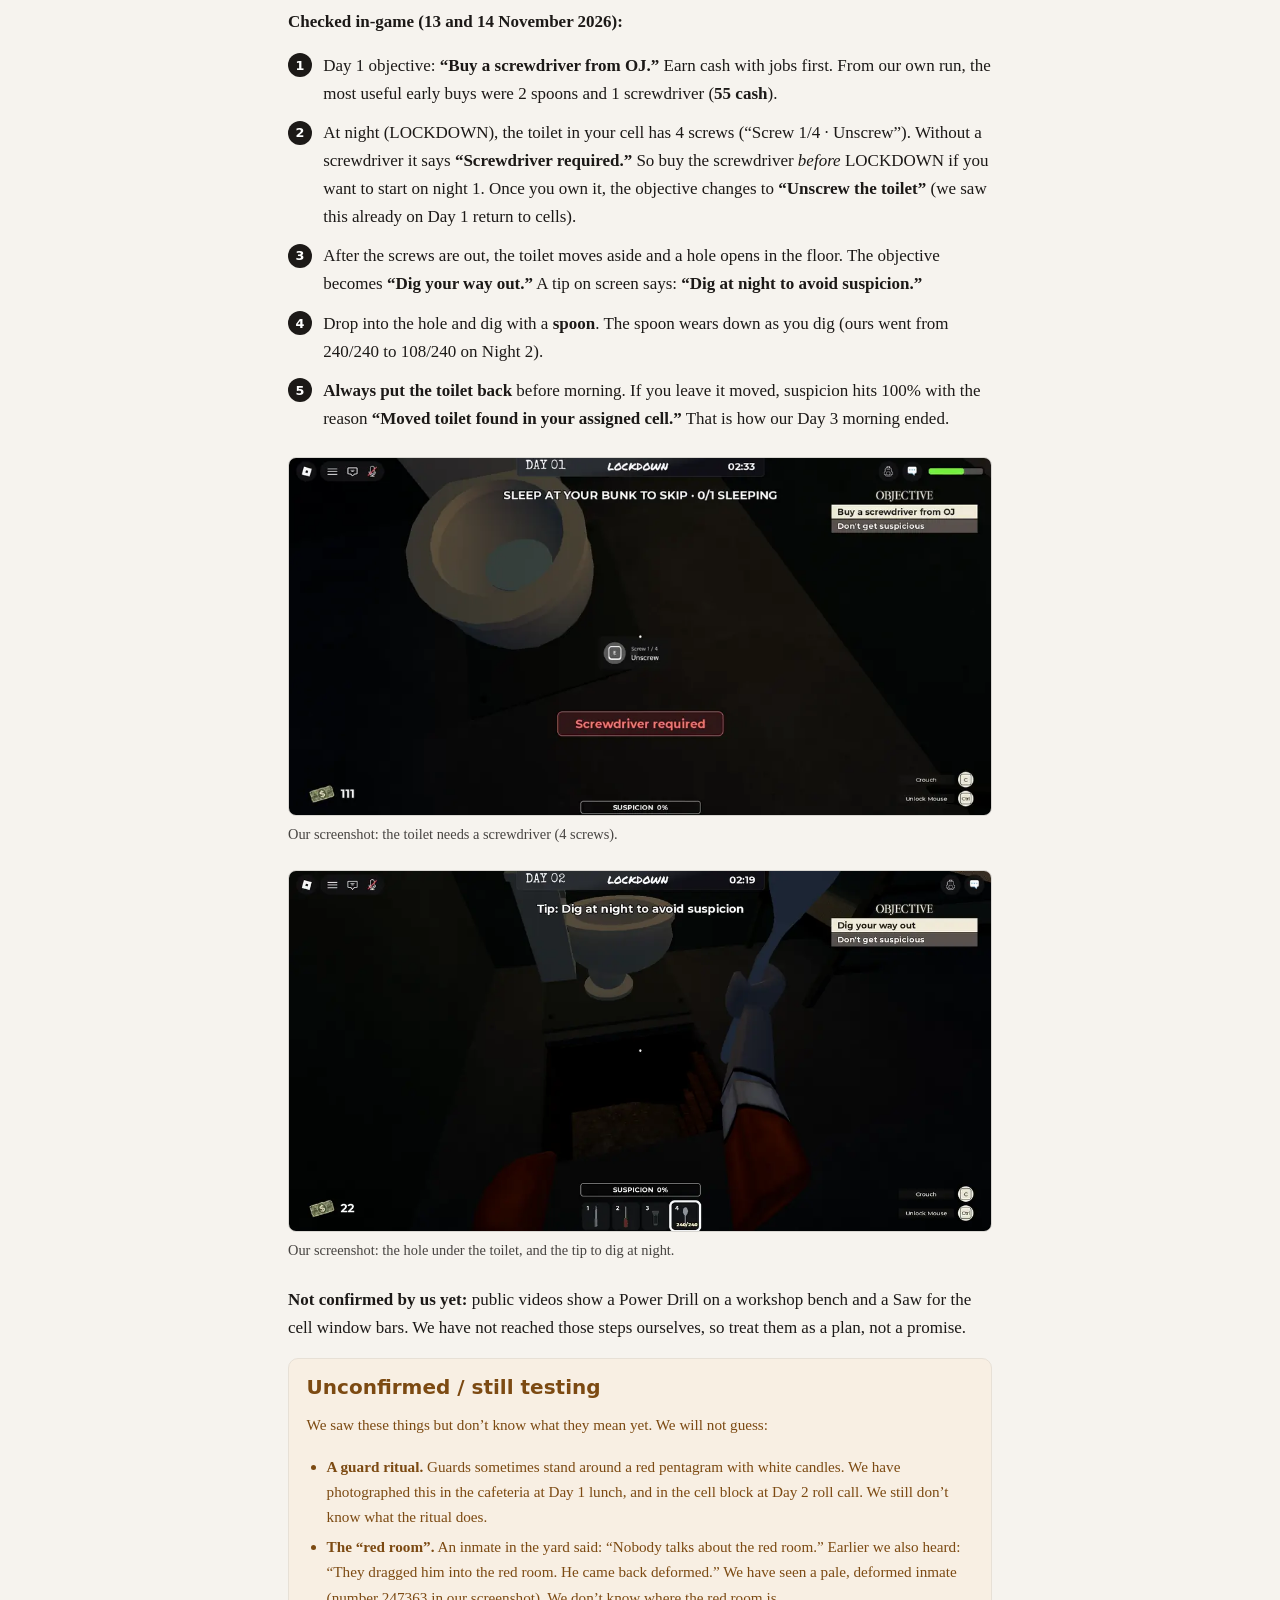
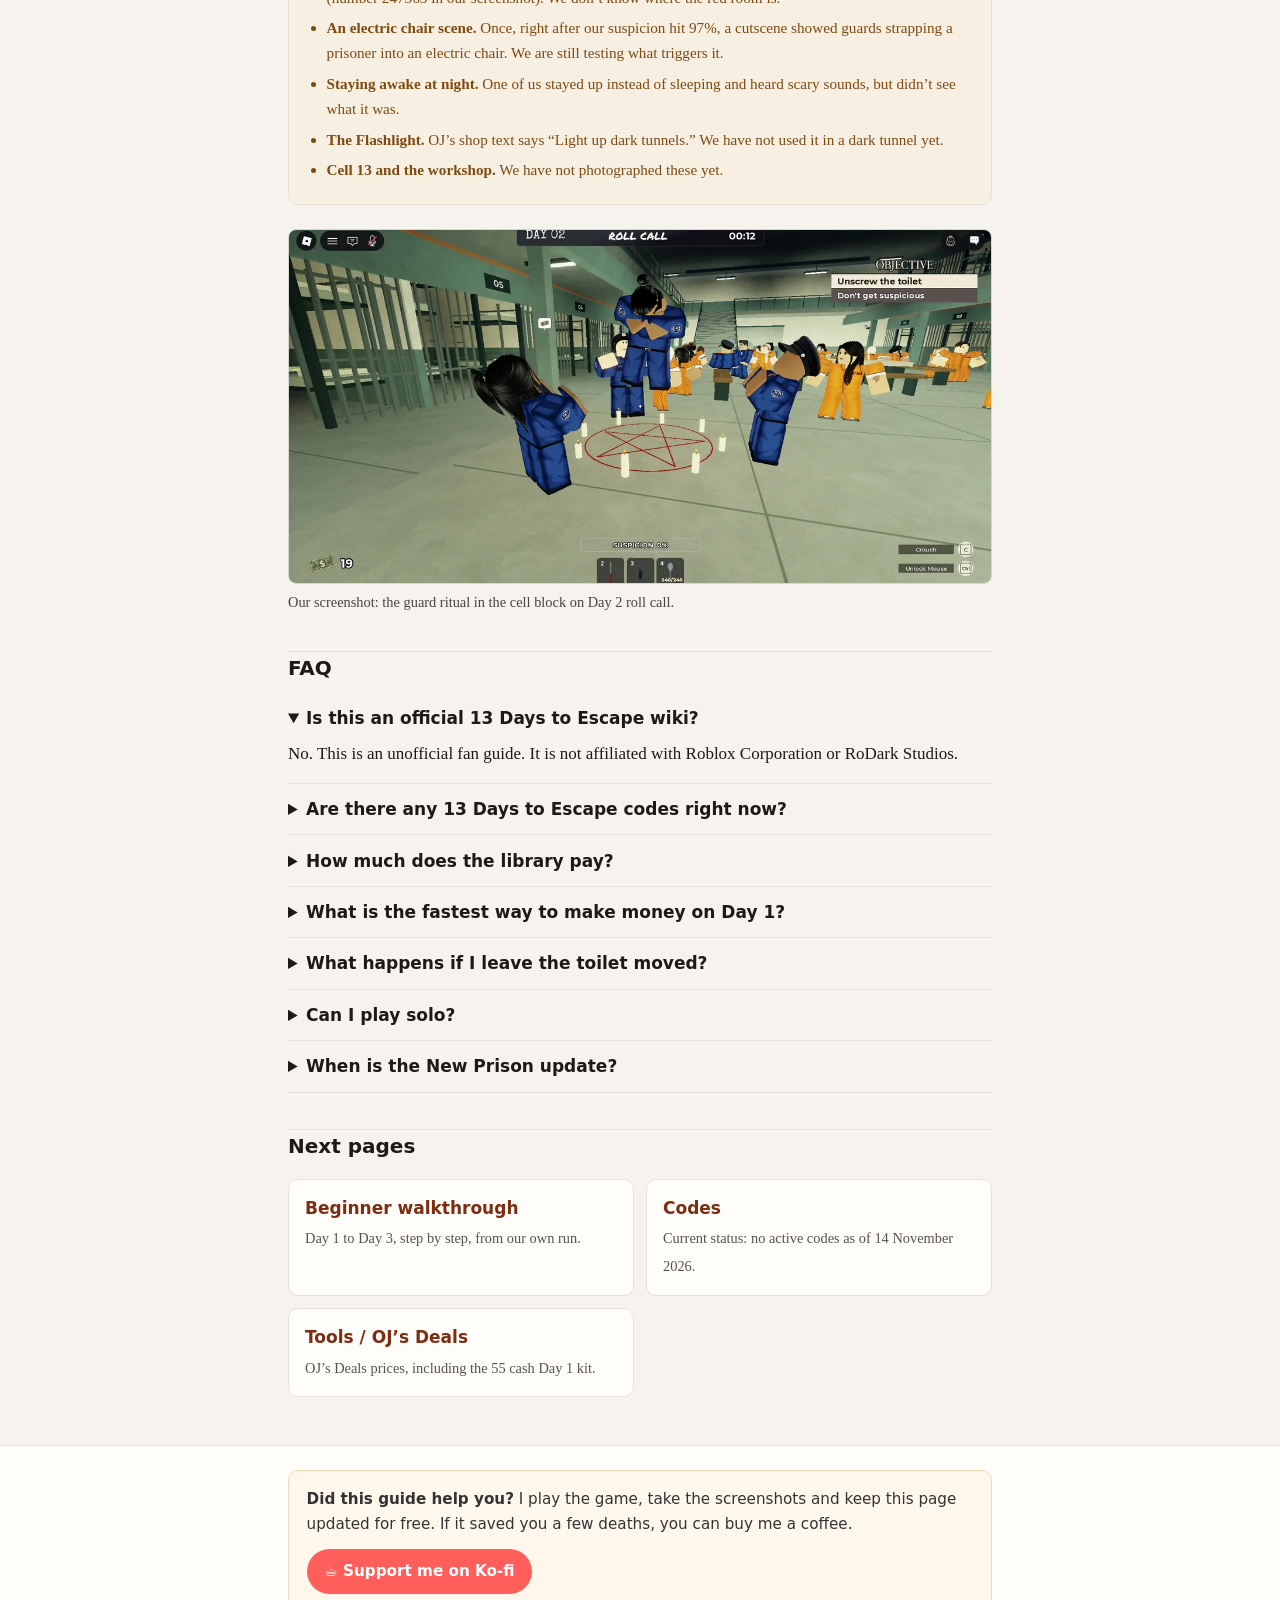
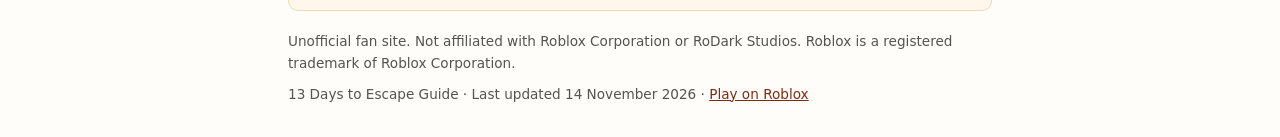
==== commit e512118e: "Add files via upload" ====
--- a/index.html
+++ b/index.html
@@ -4,17 +4,17 @@
   <meta charset="utf-8">
   <meta name="viewport" content="width=device-width, initial-scale=1">
   <title>13 Days to Escape Guide: Full Walkthrough, Money Tips &amp; Secrets</title>
-  <meta name="description" content="Unofficial 13 Days to Escape guide for Roblox. Checked in-game: daily schedule, job pay, hits, suspicion, and how the escape starts.">
+  <meta name="description" content="Unofficial 13 Days to Escape guide for Roblox. Checked in-game: daily schedule, job pay, the toilet tunnel, and why you must put the toilet back.">
   <link rel="canonical" href="https://13daystoescapeguide.com/">
   <meta name="robots" content="index,follow">
   <meta property="og:title" content="13 Days to Escape Guide: Full Walkthrough, Money Tips &amp; Secrets">
-  <meta property="og:description" content="Unofficial 13 Days to Escape guide for Roblox. Checked in-game: daily schedule, job pay, hits, suspicion, and how the escape starts.">
+  <meta property="og:description" content="Unofficial 13 Days to Escape guide for Roblox. Checked in-game: daily schedule, job pay, the toilet tunnel, and why you must put the toilet back.">
   <meta property="og:url" content="https://13daystoescapeguide.com/">
   <meta property="og:type" content="website">
   <meta property="og:site_name" content="13 Days to Escape Guide">
   <meta name="twitter:card" content="summary">
   <meta name="twitter:title" content="13 Days to Escape Guide: Full Walkthrough, Money Tips &amp; Secrets">
-  <meta name="twitter:description" content="Unofficial 13 Days to Escape guide for Roblox. Checked in-game: daily schedule, job pay, hits, suspicion, and how the escape starts.">
+  <meta name="twitter:description" content="Unofficial 13 Days to Escape guide for Roblox. Checked in-game: daily schedule, job pay, the toilet tunnel, and why you must put the toilet back.">
   <link rel="stylesheet" href="/styles.css">
 <script type="text/javascript">
     (function(c,l,a,r,i,t,y){
@@ -44,13 +44,25 @@
   </div>
   <main id="content" class="wrap">
     <h1>13 Days to Escape Guide (Unofficial Walkthrough)</h1>
-    <p class="meta-line">For the Roblox game <em>13 Days to Escape [ALPHA]</em> by RoDark Studios. Last updated 13 November 2026.</p>
+    <p class="meta-line">For the Roblox game <em>13 Days to Escape [ALPHA]</em> by RoDark Studios. Last updated 14 November 2026.</p>
 
     <p class="lead">You wake up in a prison cell with no release date. By day you work prison jobs, earn cash, and try to look like an ordinary inmate. By night you work on your escape. The official description puts it simply: act normal by day, plan your escape by night.</p>
 
-    <p>This is a free unofficial guide. Facts marked <strong>“checked in-game”</strong> come from our own play session on 13 November 2026 (Day 1 and Day 2, with screenshots). Other details come from the official Roblox listing or public player reports, and we say so. <a href="https://www.roblox.com/games/134117451433332/13-Days-to-Escape">Play 13 Days to Escape on Roblox</a> — solo, or with up to three friends.</p>
-
-    <p>New here? Read the <a href="/walkthrough/">Day 1 and Day 2 beginner walkthrough</a>.</p>
+    <p>This is a free unofficial guide. Facts marked <strong>“checked in-game”</strong> come from our own play sessions on 13 and 14 November 2026 (through the morning of Day 3, with screenshots). Other details come from the official Roblox listing or public player reports, and we say so. <a href="https://www.roblox.com/games/134117451433332/13-Days-to-Escape">Play 13 Days to Escape on Roblox</a> — solo, or with up to three friends.</p>
+
+    <p>New here? Read the <a href="/walkthrough/">Day 1 to Day 3 beginner walkthrough</a>, including a <a href="/walkthrough/#overview">full-run overview</a>.</p>
+
+    <div class="callout ok">
+      <h2 id="overview">How a full run works</h2>
+      <p>A short picture of the whole game. Details we have not confirmed ourselves are marked clearly. The longer outline is on the <a href="/walkthrough/#overview">walkthrough</a>.</p>
+      <ul>
+        <li><strong>Goal.</strong> Act normal by day, work on your escape by night, and get out before you are taken behind the STAFF ONLY door.</li>
+        <li><strong>Each day.</strong> ROLL CALL → LIBRARY → LUNCH → YARD TIME → RECREATION TIME → RETURN TO CELLS → LOCKDOWN (checked in-game). Do jobs and shop by day; unscrew the toilet and dig at night. Be back before the cell doors close.</li>
+        <li><strong>Cash.</strong> From our screenshots: library 13, five potatoes 25, 8 yard trash 25, optional hits 35 or 70. A Day 1 kit of 2 spoons and 1 screwdriver costs <strong>55 cash</strong>.</li>
+        <li><strong>Suspicion.</strong> Keep the bar down. We have been caught at 100% for punching a guard, and for leaving the toilet moved after digging.</li>
+        <li><strong>Escape.</strong> We have unscrewed the toilet and dug with spoons. Always put the toilet back. Other players report a faster route with a Saw, a free workshop drill, and a boat at the end of the tunnel — we have not tested that yet.</li>
+      </ul>
+    </div>
 
     <div class="callout update">
       <h2>New Prison event</h2>
@@ -61,7 +73,7 @@
 
     <h2 id="daily-routine">What to do each day</h2>
     <p>Every day is a timetable. The bar at the top of the screen shows the day (for example <strong>DAY 01</strong>), the current period, and a countdown. When the timer runs out, the next period starts and the other inmates walk to the next area.</p>
-    <p><strong>Checked in-game (13 November 2026):</strong> we saw all seven period names below. Day 1 went LIBRARY → LUNCH → YARD TIME → RECREATION TIME → RETURN TO CELLS → LOCKDOWN. Day 2 started with ROLL CALL, then LIBRARY and LUNCH. (We did not catch the very start of Day 1, so we can’t say if it also has a ROLL CALL.)</p>
+    <p><strong>Checked in-game (13 and 14 November 2026):</strong> we saw all seven period names below. Day 1 starts with <strong>ROLL CALL</strong>, then goes LIBRARY → LUNCH → YARD TIME → RECREATION TIME → RETURN TO CELLS → LOCKDOWN. Day 2 followed the same pattern from ROLL CALL.</p>
 
     <div class="table-wrap">
       <table>
@@ -76,7 +88,7 @@
           <tr>
             <td>ROLL CALL</td>
             <td>Short</td>
-            <td>Start of the day in the cell block. On Day 2 the objective changed here (see the escape section).</td>
+            <td>Start of the day in the cell block. Confirmed on Day 1 and Day 2.</td>
           </tr>
           <tr>
             <td>LIBRARY</td>
@@ -101,12 +113,12 @@
           <tr>
             <td>RETURN TO CELLS</td>
             <td>About 15 seconds</td>
-            <td>Go back to your cell. The screen shows <strong>“CELL DOORS CLOSE IN 14s”</strong> counting down (checked in-game).</td>
+            <td>Go back to your cell. The screen shows <strong>“CELL DOORS CLOSE IN …”</strong> counting down (we have seen 14s and 8s).</td>
           </tr>
           <tr>
             <td>LOCKDOWN</td>
             <td>Night</td>
-            <td>You are locked in. The screen says <strong>“SLEEP AT YOUR BUNK TO SKIP · 0/1 SLEEPING”</strong> — sleep in your bunk to skip the night (checked in-game, solo).</td>
+            <td>You are locked in. Work on the toilet and the tunnel, then sleep in your bunk to skip the rest of the night. The screen says <strong>“SLEEP AT YOUR BUNK TO SKIP · 0/1 SLEEPING”</strong> when solo (checked in-game).</td>
           </tr>
         </tbody>
       </table>
@@ -118,15 +130,19 @@
     <ul>
       <li>When a guard notices you, a <strong>!</strong> (or <strong>!!</strong>) bubble appears over the guard’s head.</li>
       <li>Security cameras hang in halls and rooms, including the library. When a camera sees you doing something bad, it shines a <strong>red cone</strong> at you. In our run, suspicion hit 97% while a camera cone was on us.</li>
-      <li>At 100% the screen shows <strong>“SUSPICION REACHED 100%”</strong> and the reason underneath. Ours said <strong>“Punched guard”</strong>.</li>
+      <li>At 100% the screen shows <strong>“SUSPICION REACHED 100%”</strong> and the reason underneath. We have been caught for <strong>“Punched guard”</strong> and, on the morning of Day 3, for <strong>“Moved toilet found in your assigned cell.”</strong></li>
     </ul>
     <figure>
       <img src="/images/suspicion-100-punched-guard.webp" width="1000" height="506" loading="lazy" alt="Guard with !! bubble and the message SUSPICION REACHED 100% - Punched guard">
       <figcaption>Our screenshot: punching a guard took suspicion straight to 100%.</figcaption>
     </figure>
+    <figure>
+      <img src="/images/suspicion-100-moved-toilet.webp" width="1200" height="615" loading="lazy" alt="Guards surrounding the player and the message SUSPICION REACHED 100% - Moved toilet found in your assigned cell">
+      <figcaption>Our screenshot: leaving the toilet moved also takes suspicion to 100%.</figcaption>
+    </figure>
 
     <h2 id="money">How to make money</h2>
-    <p>You start with 0 cash. Cash is what you spend at OJ’s Deals. Press <strong>E</strong> at a job to start it. All numbers below were <strong>checked in-game on 13 November 2026</strong>:</p>
+    <p>You start with 0 cash. Cash is what you spend at OJ’s Deals. Press <strong>E</strong> at a job to start it. All numbers below were <strong>checked in-game on 13 and 14 November 2026</strong>:</p>
     <div class="table-wrap">
       <table>
         <thead>
@@ -160,7 +176,7 @@
             <td>Hits (bounties)</td>
             <td>Any time you are offered one</td>
             <td>See below. Risky.</td>
-            <td>35 (Day 1, inmate target), 70 (Day 2, guard target)</td>
+            <td>We have seen 35 (inmate target) and 70 (the portrait looked like a guard)</td>
           </tr>
         </tbody>
       </table>
@@ -173,19 +189,21 @@
     <h3 id="hits">Hits: how killing pays</h3>
     <p>Killing only pays because someone put a bounty on that person. In our run, an inmate offered a <strong>hit</strong>: a card with a red <strong>KILL</strong> label, the target’s picture, the reward, and a timer (about 4 minutes). Press <strong>E</strong> (“Accept hit”) to take it. The card then stays in the bottom-left corner until the timer ends.</p>
     <ul>
-      <li>Day 1 hit: an inmate, <strong>35 cash</strong>. We got the 35 after the target went down (both times we tried).</li>
-      <li>Day 2 hit: a <strong>guard</strong>, <strong>70 cash</strong>. Guards are dangerous — see the survival tips.</li>
+      <li>We have seen a <strong>35 cash</strong> hit on an inmate, and a <strong>70 cash</strong> hit whose portrait looked like a guard. Both appeared during lunch in our runs, including on Day 1.</li>
+      <li>Guards are dangerous — see the survival tips.</li>
       <li>After the target goes down, press <strong>E</strong> (“Body · Drag”) to drag the body away.</li>
     </ul>
     <figure>
       <img src="/images/kill-hit-card-35-cash.webp" width="1000" height="518" loading="lazy" alt="KILL hit card offering 35 cash with a 04:23 timer and the prompt Accept hit">
-      <figcaption>Our screenshot: a Day 1 hit card worth 35 cash.</figcaption>
-    </figure>
-    <p>A full Day 1 with one book, one set of potatoes, the yard trash and one hit is about 13 + 25 + 25 + 35 = <strong>98 cash</strong>. In our second run we had 111 cash by the end of Day 1.</p>
+      <figcaption>Our screenshot: a hit card worth 35 cash.</figcaption>
+    </figure>
+    <p>A full Day 1 with one book, one set of potatoes and the yard trash is <strong>63 cash</strong> before any hit. In our second run we had 111 cash by the end of Day 1.</p>
 
     <h2 id="survival-tips">Beginner survival tips</h2>
-    <p>These come from our own runs (we have not reached Day 3 yet — most punishments taught us something):</p>
+    <p>These come from our own runs, including the 14 November 2026 run that reached the morning of Day 3:</p>
     <ol class="steps">
+      <li><strong>On Day 1, do the jobs and buy 2 spoons and 1 screwdriver (55 cash).</strong> From our own run, those were the most useful early buys. The screwdriver unscrews the toilet; the spoons dig the tunnel. A Scrap trowel (80) is a pricier digging upgrade. Other items did not feel useful yet.</li>
+      <li><strong>After you dig, always put the toilet back.</strong> If you leave it moved, you get caught in the morning at 100% suspicion. The reason on screen was “Moved toilet found in your assigned cell.”</li>
       <li><strong>Don’t fight guards without a weapon.</strong> Punching a guard sent our suspicion straight to 100% (“Punched guard”), and guards can fight back hard.</li>
       <li><strong>Watch the cameras.</strong> Before you attack someone or move a body, look for a camera. If you see a red cone on you, get out of its view.</li>
       <li><strong>Only kill for a hit.</strong> The money comes from the bounty, not from the kill itself. Accept the hit first.</li>
@@ -197,91 +215,121 @@
     </ol>
 
     <h2 id="jobs-classes">Classes</h2>
-    <p><strong>Not confirmed by us yet.</strong> November 2026 class guides list a free default <strong>Prisoner</strong> class, plus paid options unlocked in the lobby with Gems:</p>
+    <p><strong>Checked in-game in the lobby Classes screen:</strong> the board showed these four classes, plus at least one more below the fold (a yellow hard hat was partly visible, so the list scrolls):</p>
     <ul>
-      <li><strong>Hustler</strong> — money-focused; reported unlock cost 20 Gems.</li>
-      <li><strong>Medic</strong> — healing and support; reported unlock cost 30 Gems.</li>
-      <li><strong>Engineer</strong> — faster digging; reported unlock cost 50 Gems, with a Spoon as starting gear.</li>
-      <li><strong>Murderer</strong> — combat-focused; reported unlock cost 100 Gems, with a Knife.</li>
-      <li><strong>Spy</strong> — stealth-focused; reported unlock cost 200 Gems.</li>
+      <li><strong>Prisoner</strong> — free default class. We had it equipped. Starter gear: “No starter equipment.” Class mastery: “THE ORIGINAL INMATE” — “Escape using whatever you can find in the prison.”</li>
+      <li><strong>Hustler</strong> — 20 diamonds to unlock. We have not photographed its perk text yet.</li>
+      <li><strong>Medic</strong> — 30 diamonds to unlock. We have not photographed its perk text yet.</li>
+      <li><strong>Boxer</strong> — 40 diamonds to unlock. We have not photographed its perk text yet.</li>
     </ul>
-    <p>We have not photographed the class screen yet, so check it in-game before you spend Gems. For a first run, the free class is enough.</p>
-    <!-- TODO (He He): open the lobby class screen, photograph each class name, Gem cost, starting gear, and perk text in English. -->
+    <p>A separate lobby shop window called <strong>ESCAPE PACK</strong> also offers <strong>Engineer</strong> as a “PERMANENT CLASS” for <strong>50 diamonds</strong> (or 115 Robux). The Engineer picture shows a yellow hard hat and a spoon. We have not opened Engineer’s card on the Classes board itself, and we have not photographed every class on that board. For a first run, the free Prisoner class is enough.</p>
+    <p>The Create Party screen named the current map <strong>Vesper</strong>, with difficulty 1 out of 5 stars and an “Escape” reward of <strong>10 diamonds</strong>.</p>
+    <figure>
+      <img src="/images/lobby-classes-prisoner-hustler-medic-boxer.webp" width="1200" height="621" loading="lazy" alt="Lobby Classes screen with Prisoner equipped for free, Hustler 20 diamonds, Medic 30 diamonds and Boxer 40 diamonds, starter gear No starter equipment">
+      <figcaption>Our screenshot: the lobby Classes screen, with Prisoner equipped.</figcaption>
+    </figure>
 
     <h2 id="tools">Tools and OJ’s Deals</h2>
-    <p>OJ is the inmate who runs the shop <strong>OJ’s Deals</strong>. On Day 1 the objective panel says <strong>“Buy a screwdriver from OJ”</strong> (checked in-game).</p>
-    <p><strong>What we confirmed:</strong> by Day 2 we owned a <strong>Screwdriver</strong>, a <strong>Spoon</strong> (the hotbar shows “240/240” on it) and a <strong>Flashlight</strong>. Together they cost us <strong>70 cash</strong>. We did not capture each price separately or a photo of OJ’s shop yet.</p>
+    <p>OJ is the inmate who runs the shop <strong>OJ’s Deals</strong> (the shop window also shows “BLOCK / B”). On Day 1 the objective panel says <strong>“Buy a screwdriver from OJ”</strong> (checked in-game). We saw OJ standing in the cell block at Day 1 roll call, with a cash bubble over his head.</p>
+    <p><strong>From our own run:</strong> the most useful Day 1 buys were 2 spoons and 1 screwdriver, which comes to <strong>55 cash</strong> (15 + 15 + 25). The screwdriver unscrews the toilet. The spoons dig the tunnel and wear down as you dig (ours went from 240/240 to 108/240 on Night 2). A <strong>Scrap trowel</strong> costs 80 cash; the shop text says it digs twice as much soil, so it is a pricier digging upgrade.</p>
+    <p>Prices below are from our OJ’s Deals screenshot on 14 November 2026. The shop has a scrollbar, so there may be more items below the six we photographed.</p>
     <div class="table-wrap">
       <table>
         <thead>
           <tr>
-            <th>Tool</th>
+            <th>Item</th>
             <th>Price</th>
-            <th>What it is used for</th>
+            <th>Shop text / what we know</th>
           </tr>
         </thead>
         <tbody>
           <tr>
             <td>Screwdriver</td>
-            <td>Not confirmed alone (reported: 25)</td>
-            <td>Unscrewing the toilet in your cell (checked in-game: the toilet says “Screwdriver required” without it).</td>
+            <td>25</td>
+            <td>“Unscrew toilet bolts.” Without it, the toilet says “Screwdriver required.”</td>
           </tr>
           <tr>
             <td>Spoon</td>
-            <td>Not confirmed alone</td>
-            <td>Not confirmed yet.</td>
+            <td>15</td>
+            <td>“Dig beneath your cell.” A new spoon starts at 240/240 durability.</td>
           </tr>
           <tr>
             <td>Flashlight</td>
-            <td>Not confirmed alone</td>
-            <td>Not confirmed yet.</td>
-          </tr>
-          <tr>
-            <td>Saw</td>
-            <td>Not confirmed (reported: 110)</td>
-            <td>Public videos show it cutting the cell window bars.</td>
-          </tr>
-          <tr>
-            <td>Power Drill</td>
-            <td>Not confirmed (reported: free)</td>
-            <td>Public videos show it on a workshop bench, used to drill tunnel dirt. We have not reached the workshop.</td>
+            <td>30</td>
+            <td>“Light up dark tunnels.” We have not used it in a dark tunnel yet.</td>
+          </tr>
+          <tr>
+            <td>Knife</td>
+            <td>60 at OJ’s Deals</td>
+            <td>“Stab at close range.” The cell wall also sells a Knife for <strong>29 cash</strong> — two different sellers, two prices.</td>
+          </tr>
+          <tr>
+            <td>Scrap trowel</td>
+            <td>80</td>
+            <td>“Dig twice as much soil.” A pricier digging upgrade; we have not used one yet.</td>
+          </tr>
+          <tr>
+            <td>Bat</td>
+            <td>50</td>
+            <td>“Heavy melee weapon.” We have not used one yet.</td>
           </tr>
         </tbody>
       </table>
     </div>
-    <p>Screwdriver + Spoon + Flashlight together: <strong>70 cash</strong> (checked in-game).</p>
-    <!-- TODO (He He): screenshot OJ himself and every page of OJ’s Deals (each tool name and price), plus the workshop if you reach it. -->
+    <p>Screwdriver + Spoon + Flashlight together: <strong>70 cash</strong> (25 + 15 + 30). Other players report more shop items further down the list, such as a Saw for the window bars and a Power Drill; we have not scrolled there or used those tools, so we will not treat those prices as confirmed.</p>
+    <figure>
+      <img src="/images/oj-shop-prices-oj-deals.webp" width="1200" height="608" loading="lazy" alt="OJ’s Deals shop on Day 1 ROLL CALL showing Screwdriver 25, Spoon 15, Flashlight 30, Knife 60, Scrap trowel 80 and Bat 50">
+      <figcaption>Our screenshot: OJ’s Deals prices. The shop has a scrollbar, so there may be more items below.</figcaption>
+    </figure>
+    <figure>
+      <img src="/images/cell-wall-knife-buy-29.webp" width="1200" height="605" loading="lazy" alt="Knife on the cell wall with the prompt E Knife 29 BUY, and a yellow drill hanging next to it">
+      <figcaption>Our screenshot: the cell wall sells a Knife for 29 cash, which is not the same price as OJ’s Knife (60).</figcaption>
+    </figure>
 
     <h2 id="countdown">The STAFF ONLY door and the 13 days</h2>
     <p>The official game description says that after lights out, prisoners are taken behind the <strong>STAFF ONLY</strong> door, and they do not come back the same. Your goal is to escape before it is your turn.</p>
-    <p><strong>Checked in-game:</strong> there is a red door marked <strong>STAFF ONLY</strong> at the end of the hallway next to the library. In our Day 1 and Day 2 runs we did <strong>not</strong> see a timer or a “countdown prisoner” that shows who is taken next. We have not opened the door.</p>
-    <!-- TODO (He He): check what happens near the STAFF ONLY door, and whether any prisoner countdown appears after Day 2. -->
+    <p><strong>Checked in-game:</strong> there is a red door marked <strong>STAFF ONLY</strong> at the end of the hallway next to the library. We have not opened the door, and we still have not seen a timer or a “countdown prisoner” that shows who is taken next.</p>
+    <p><strong>From our own run on Day 2:</strong> a blood trail in that hallway led to the red door, with scratch marks and a pool of blood at the base. We had not killed anyone in that run. A likely explanation is that a guard killed someone on the night of Day 1 — this is our observation, not a confirmed fact. A skull marker also appeared on Day 2 even though we had not killed anyone; it does not only appear after a player kill.</p>
+    <figure>
+      <img src="/images/blood-trail-to-red-door.webp" width="1200" height="611" loading="lazy" alt="Day 2 LIBRARY, a blood trail and a pool of blood leading to a red door with scratch marks, suspicion at 6 percent">
+      <figcaption>Our screenshot: the Day 2 blood trail leading to the red door by the library.</figcaption>
+    </figure>
 
     <h2 id="escape">Escape: how it starts</h2>
-    <p><strong>Checked in-game (13 November 2026):</strong></p>
+    <p><strong>Checked in-game (13 and 14 November 2026):</strong></p>
     <ol class="steps">
-      <li>Day 1 objective: <strong>“Buy a screwdriver from OJ.”</strong> Earn cash with jobs first.</li>
-      <li>At night (LOCKDOWN), the toilet in your cell has 4 screws (“Screw 1/4 · Unscrew”). Without a screwdriver it says <strong>“Screwdriver required.”</strong> So buy the screwdriver <em>before</em> LOCKDOWN if you want to start on night 1.</li>
-      <li>Once you own the screwdriver, the objective changes to <strong>“Unscrew the toilet”</strong> (we saw this at ROLL CALL on Day 2).</li>
+      <li>Day 1 objective: <strong>“Buy a screwdriver from OJ.”</strong> Earn cash with jobs first. From our own run, the most useful early buys were 2 spoons and 1 screwdriver (<strong>55 cash</strong>).</li>
+      <li>At night (LOCKDOWN), the toilet in your cell has 4 screws (“Screw 1/4 · Unscrew”). Without a screwdriver it says <strong>“Screwdriver required.”</strong> So buy the screwdriver <em>before</em> LOCKDOWN if you want to start on night 1. Once you own it, the objective changes to <strong>“Unscrew the toilet”</strong> (we saw this already on Day 1 return to cells).</li>
+      <li>After the screws are out, the toilet moves aside and a hole opens in the floor. The objective becomes <strong>“Dig your way out.”</strong> A tip on screen says: <strong>“Dig at night to avoid suspicion.”</strong></li>
+      <li>Drop into the hole and dig with a <strong>spoon</strong>. The spoon wears down as you dig (ours went from 240/240 to 108/240 on Night 2).</li>
+      <li><strong>Always put the toilet back</strong> before morning. If you leave it moved, suspicion hits 100% with the reason <strong>“Moved toilet found in your assigned cell.”</strong> That is how our Day 3 morning ended.</li>
     </ol>
     <figure>
       <img src="/images/toilet-screwdriver-required.webp" width="1000" height="509" loading="lazy" alt="Dark cell at LOCKDOWN, toilet prompt Screw 1/4 Unscrew and red text Screwdriver required">
       <figcaption>Our screenshot: the toilet needs a screwdriver (4 screws).</figcaption>
     </figure>
-    <p><strong>Not confirmed by us yet:</strong> public videos show the next steps as moving the toilet aside, going down into a tunnel and digging with a Power Drill, plus a Saw for the cell window bars. We have not reached these steps ourselves, so treat them as a plan, not a promise.</p>
-    <!-- TODO (He He): after unscrewing the toilet, screenshot every new prompt and objective. -->
+    <figure>
+      <img src="/images/toilet-moved-hole-dig-your-way-out.webp" width="1200" height="615" loading="lazy" alt="Day 2 LOCKDOWN, toilet moved aside to reveal a floor hole, tip Dig at night to avoid suspicion, objective Dig your way out, holding a spoon">
+      <figcaption>Our screenshot: the hole under the toilet, and the tip to dig at night.</figcaption>
+    </figure>
+    <p><strong>Not confirmed by us yet:</strong> public videos show a Power Drill on a workshop bench and a Saw for the cell window bars. We have not reached those steps ourselves, so treat them as a plan, not a promise.</p>
 
     <div class="callout note">
       <h2>Unconfirmed / still testing</h2>
       <p>We saw these things but don’t know what they mean yet. We will not guess:</p>
       <ul>
-        <li><strong>A ritual in the cafeteria.</strong> On Day 1 at lunch, several guards stood around a red pentagram with candles on the cafeteria floor, while inmates kept eating.</li>
-        <li><strong>The “red room”.</strong> An inmate says: “They dragged him into the red room. He came back deformed.” We also saw a green-skinned, deformed inmate on Day 2. We don’t know where the red room is.</li>
+        <li><strong>A guard ritual.</strong> Guards sometimes stand around a red pentagram with white candles. We have photographed this in the cafeteria at Day 1 lunch, and in the cell block at Day 2 roll call. We still don’t know what the ritual does.</li>
+        <li><strong>The “red room”.</strong> An inmate in the yard said: “Nobody talks about the red room.” Earlier we also heard: “They dragged him into the red room. He came back deformed.” We have seen a pale, deformed inmate (number 247363 in our screenshot). We don’t know where the red room is.</li>
         <li><strong>An electric chair scene.</strong> Once, right after our suspicion hit 97%, a cutscene showed guards strapping a prisoner into an electric chair. We are still testing what triggers it.</li>
         <li><strong>Staying awake at night.</strong> One of us stayed up instead of sleeping and heard scary sounds, but didn’t see what it was.</li>
-        <li><strong>The Flashlight.</strong> We bought one, but we don’t know its use yet.</li>
+        <li><strong>The Flashlight.</strong> OJ’s shop text says “Light up dark tunnels.” We have not used it in a dark tunnel yet.</li>
+        <li><strong>Cell 13 and the workshop.</strong> We have not photographed these yet.</li>
       </ul>
     </div>
+    <figure>
+      <img src="/images/guards-ritual-pentagram-candles.webp" width="1200" height="604" loading="lazy" alt="Day 2 ROLL CALL, guards standing around a red pentagram surrounded by white candles on the cell-block floor">
+      <figcaption>Our screenshot: the guard ritual in the cell block on Day 2 roll call.</figcaption>
+    </figure>
 
     <h2 id="faq">FAQ</h2>
     <div class="faq">
@@ -291,7 +339,7 @@
       </details>
       <details>
         <summary>Are there any 13 Days to Escape codes right now?</summary>
-        <p>No active codes as of 13 November 2026. We found no verified code, and we did not see a Codes button on the in-game screen. See the <a href="/codes/">codes page</a>.</p>
+        <p>No active codes as of 14 November 2026. We found no verified code, and we did not see a Codes or Redeem button on the lobby HUD or the in-game screen. See the <a href="/codes/">codes page</a>.</p>
       </details>
       <details>
         <summary>How much does the library pay?</summary>
@@ -299,7 +347,11 @@
       </details>
       <details>
         <summary>What is the fastest way to make money on Day 1?</summary>
-        <p>Do every job: library book (13), potatoes (25), yard trash (25). A hit adds 35 more, but it is risky.</p>
+        <p>Do every job: library book (13), potatoes (25), yard trash (25). A hit adds 35 or 70 more, but it is risky. From our own run, spend that cash first on 2 spoons and 1 screwdriver (55 cash).</p>
+      </details>
+      <details>
+        <summary>What happens if I leave the toilet moved?</summary>
+        <p>You get caught in the morning. Suspicion goes to 100% with the reason “Moved toilet found in your assigned cell” (checked in-game on our Day 3 morning).</p>
       </details>
       <details>
         <summary>Can I play solo?</summary>
@@ -315,15 +367,15 @@
     <div class="page-nav">
       <a href="/walkthrough/">
         <strong>Beginner walkthrough</strong>
-        <span>Day 1 and Day 2, step by step, from our own run.</span>
+        <span>Day 1 to Day 3, step by step, from our own run.</span>
       </a>
       <a href="/codes/">
         <strong>Codes</strong>
-        <span>Current status: no active codes as of 13 November 2026.</span>
+        <span>Current status: no active codes as of 14 November 2026.</span>
       </a>
       <a href="/tools/">
         <strong>Tools / OJ’s Deals</strong>
-        <span>A dedicated shop page is on the way.</span>
+        <span>OJ’s Deals prices, including the 55 cash Day 1 kit.</span>
       </a>
     </div>
   </main>
@@ -334,7 +386,7 @@
         <a class="kofi-btn" href="https://ko-fi.com/13daystoescape" target="_blank" rel="noopener">&#9749; Support me on Ko-fi</a>
       </div>
       <p>Unofficial fan site. Not affiliated with Roblox Corporation or RoDark Studios. Roblox is a registered trademark of Roblox Corporation.</p>
-      <p>13 Days to Escape Guide · Last updated 13 November 2026 · <a href="https://www.roblox.com/games/134117451433332/13-Days-to-Escape">Play on Roblox</a></p>
+      <p>13 Days to Escape Guide · Last updated 14 November 2026 · <a href="https://www.roblox.com/games/134117451433332/13-Days-to-Escape">Play on Roblox</a></p>
     </div>
   </footer>
 </body>
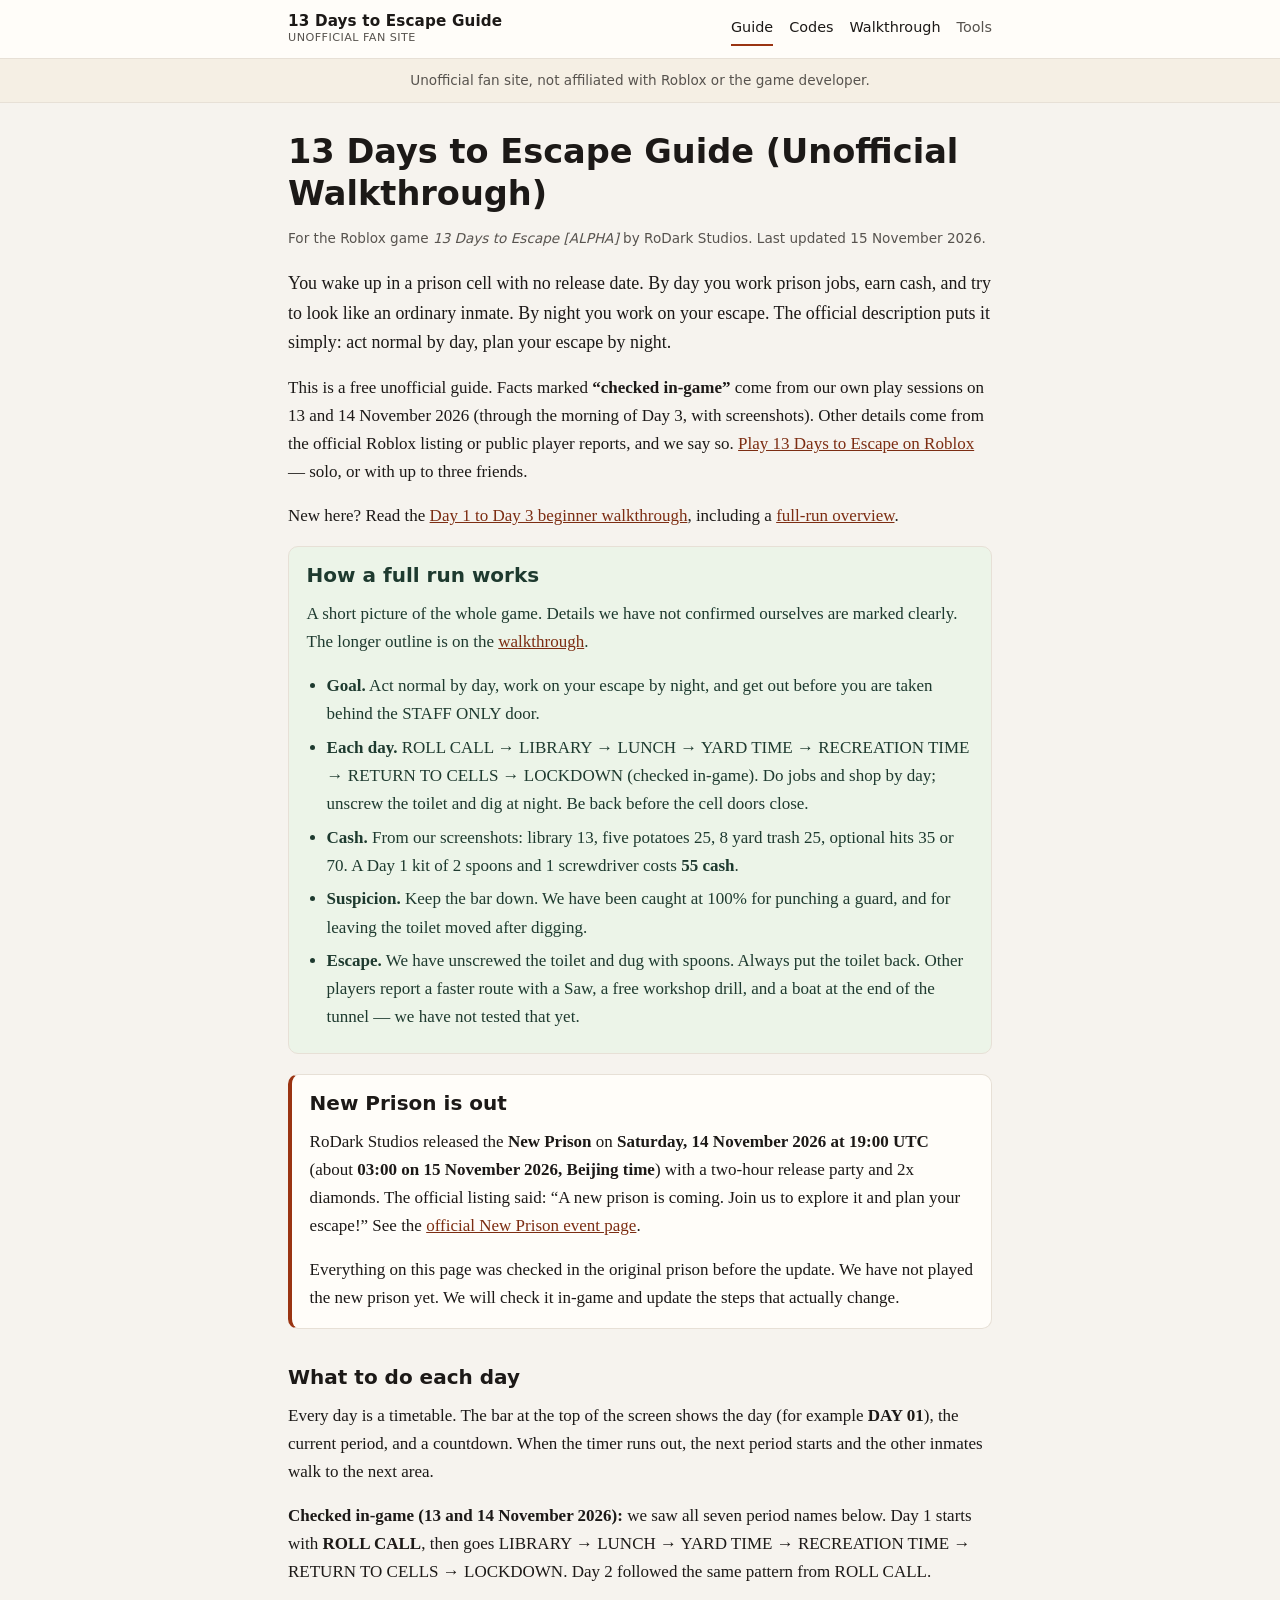
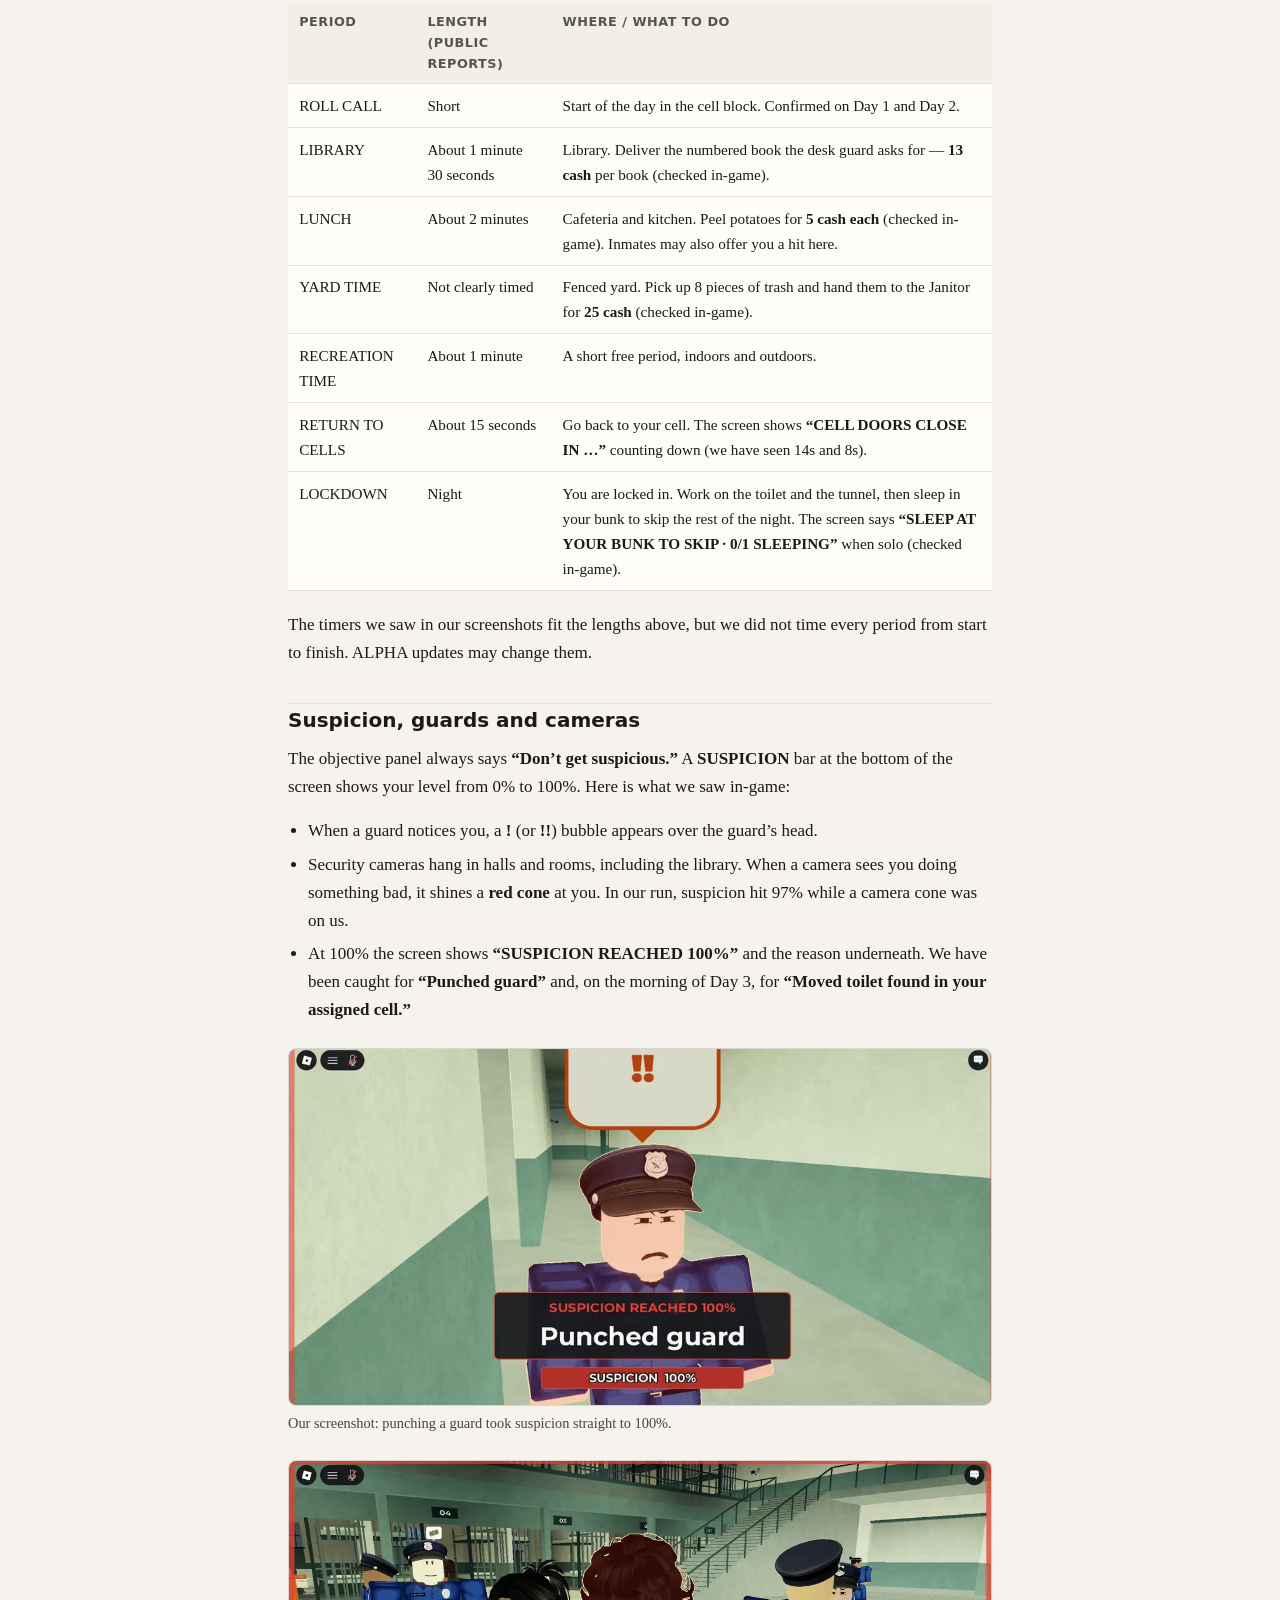
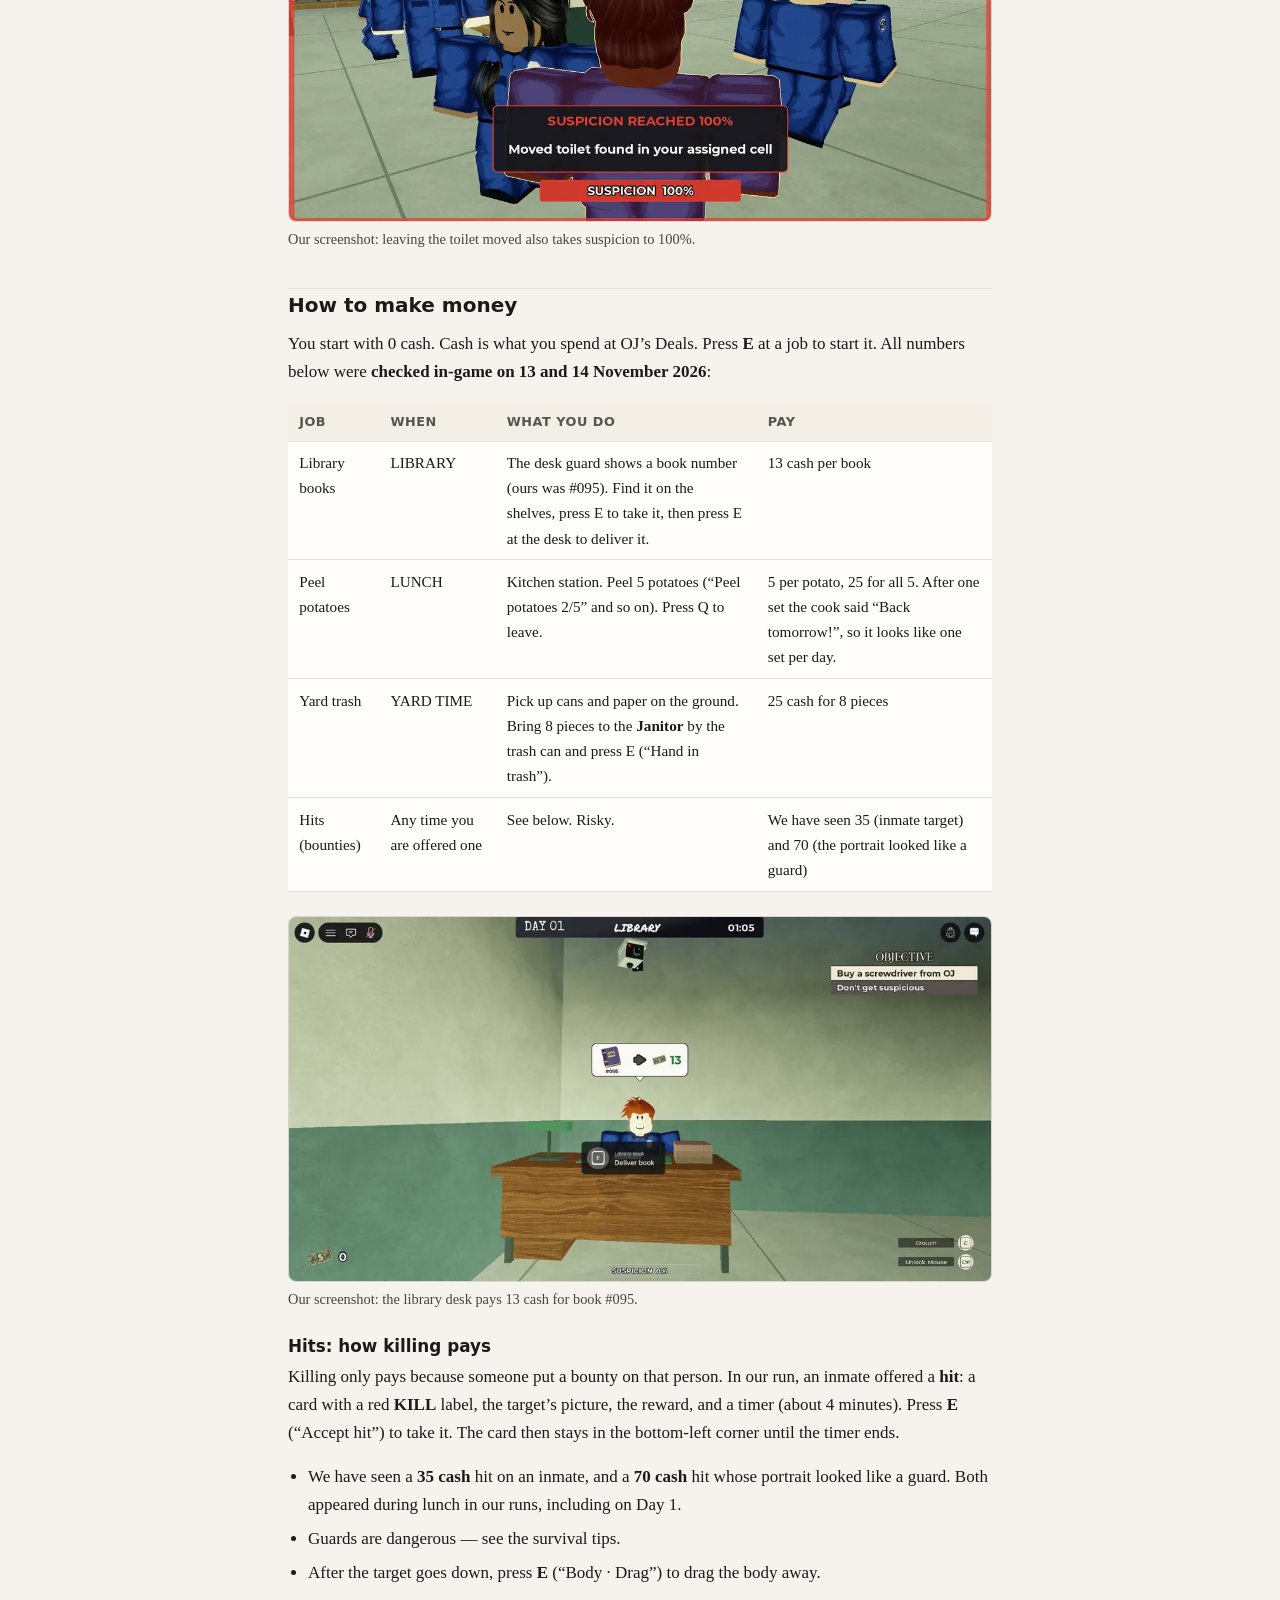
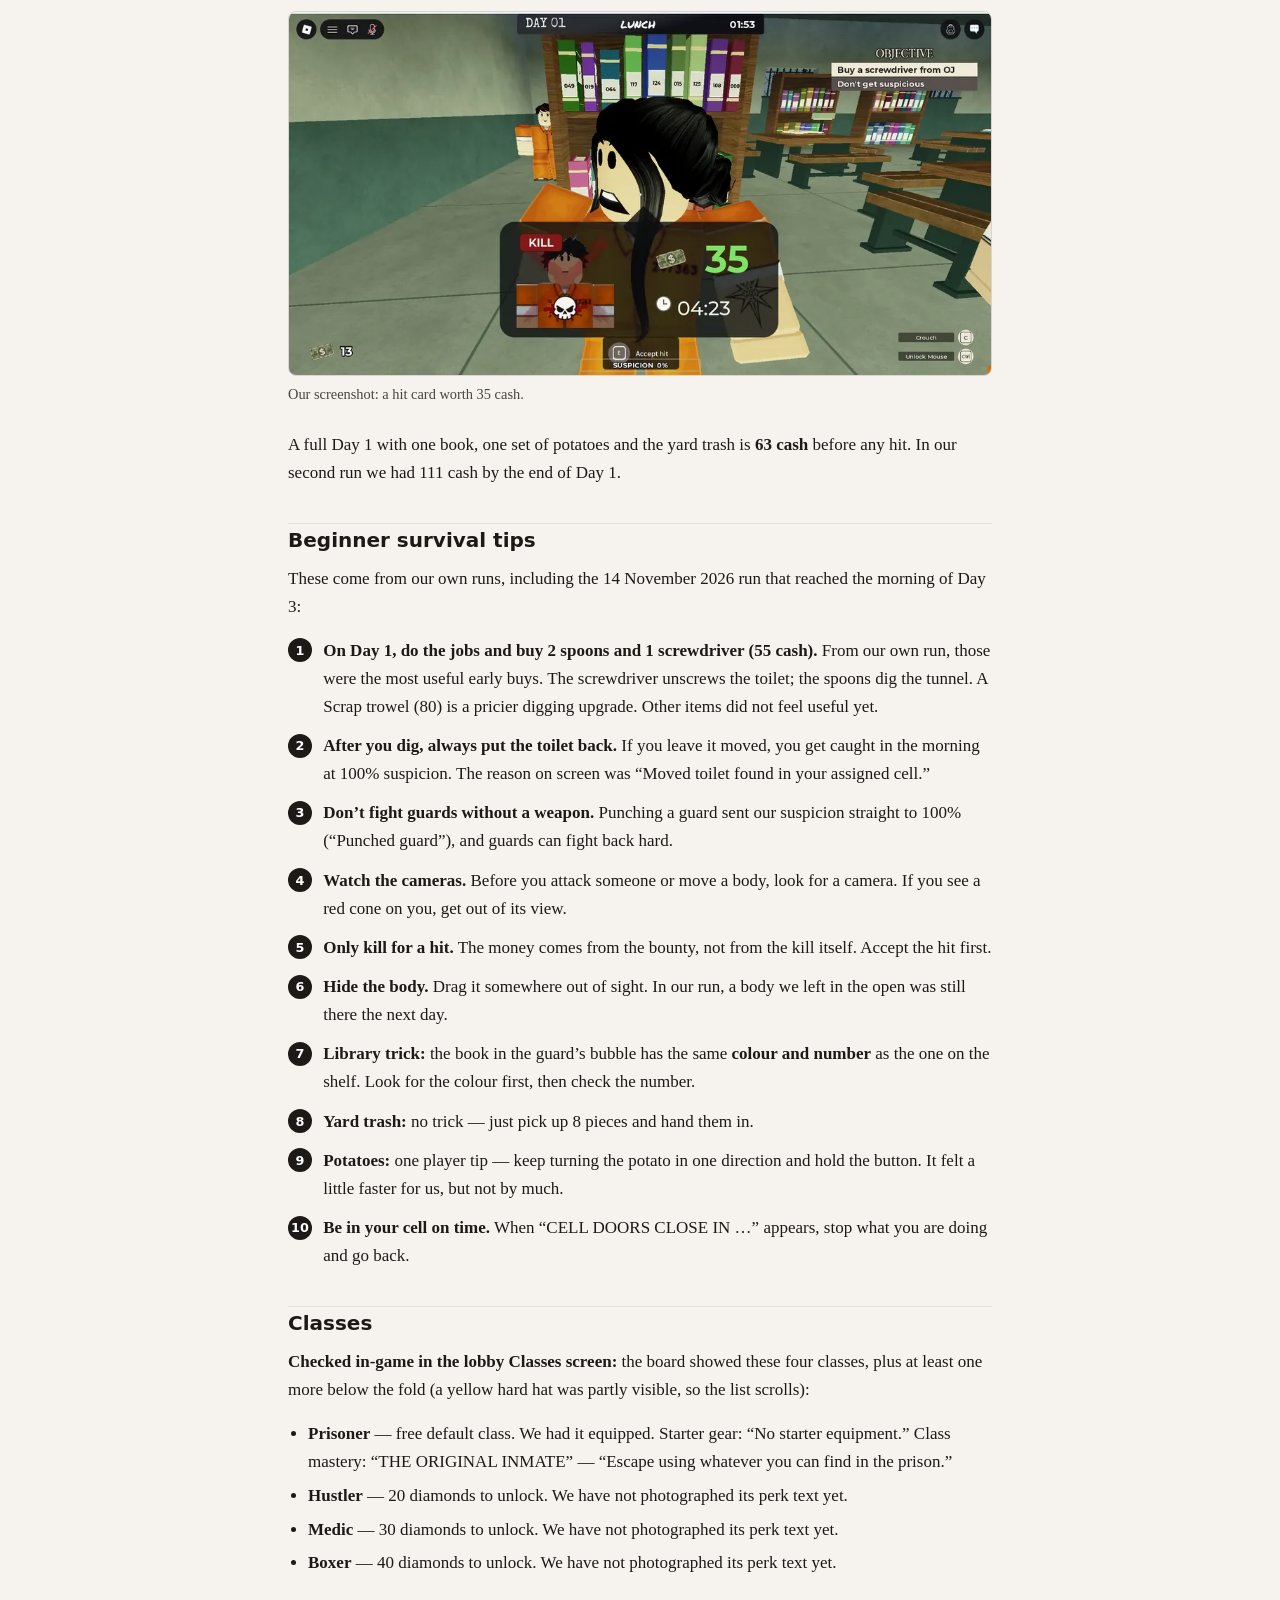
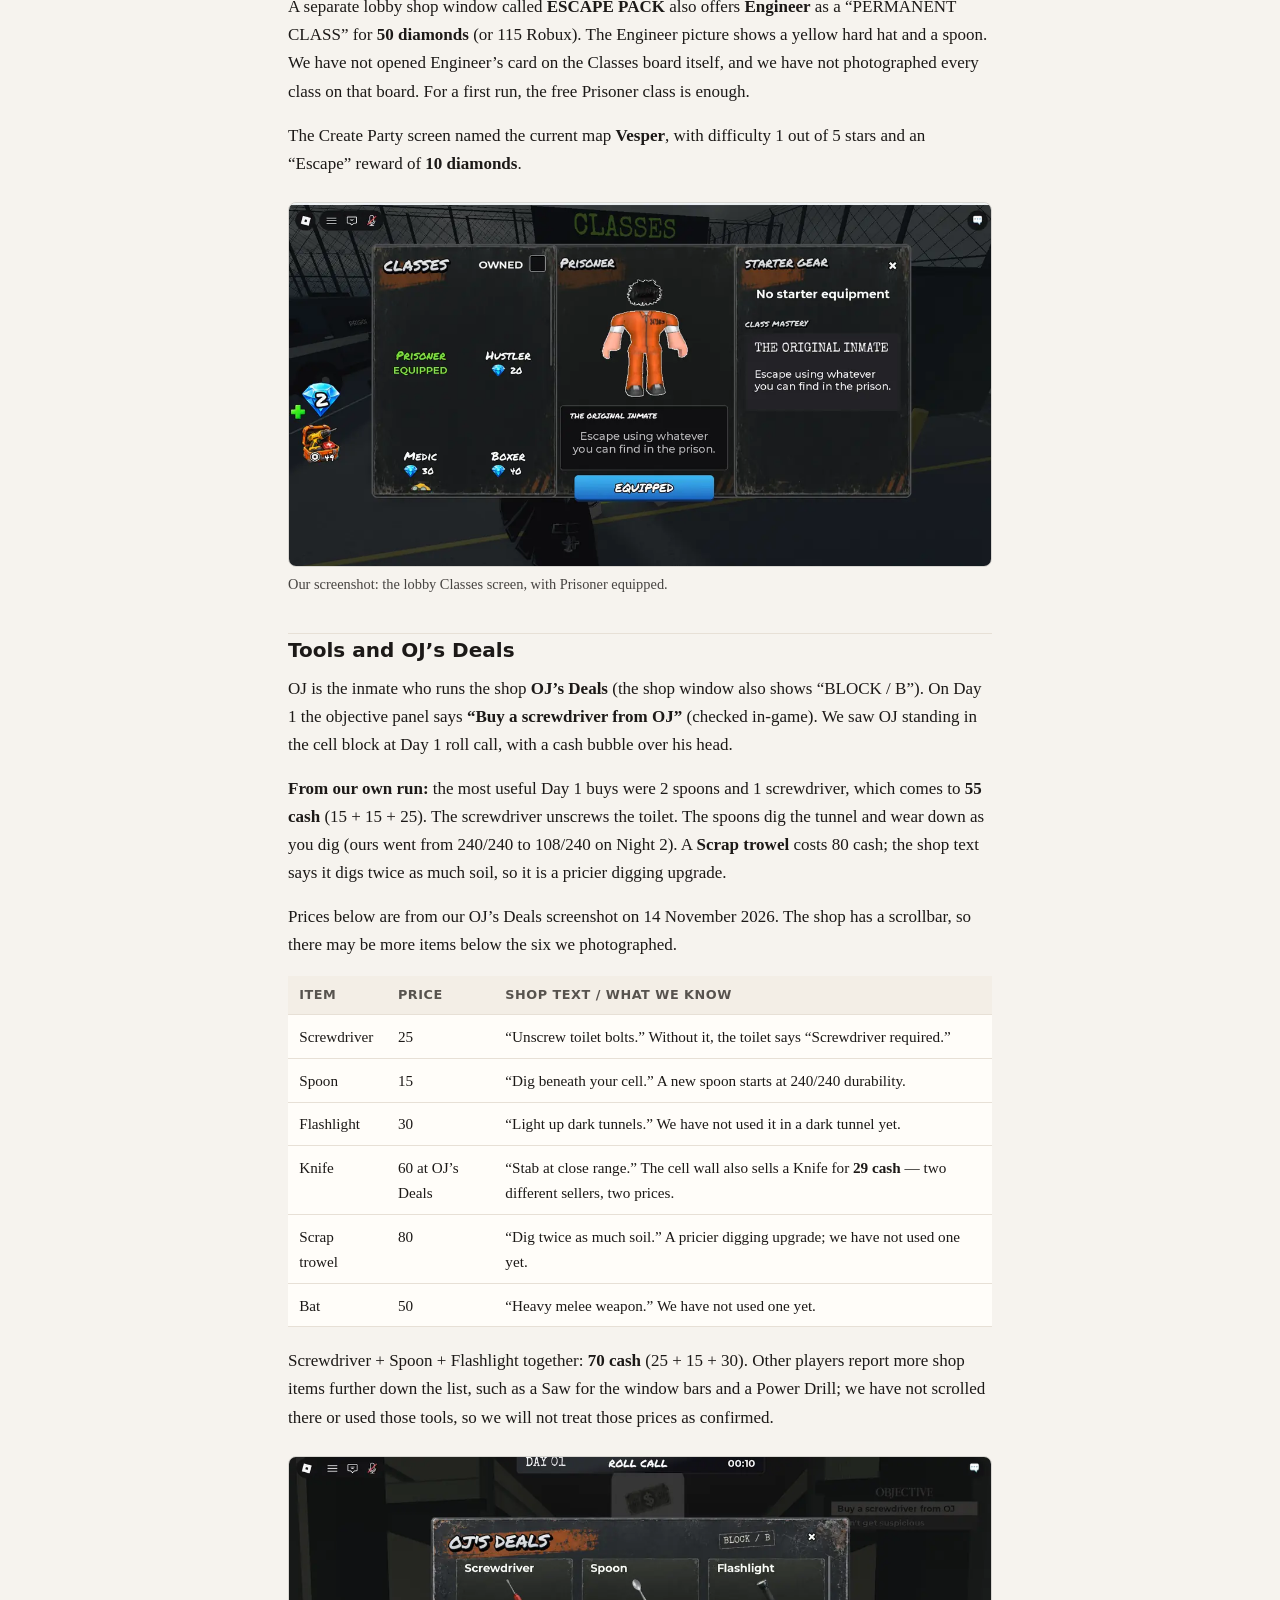
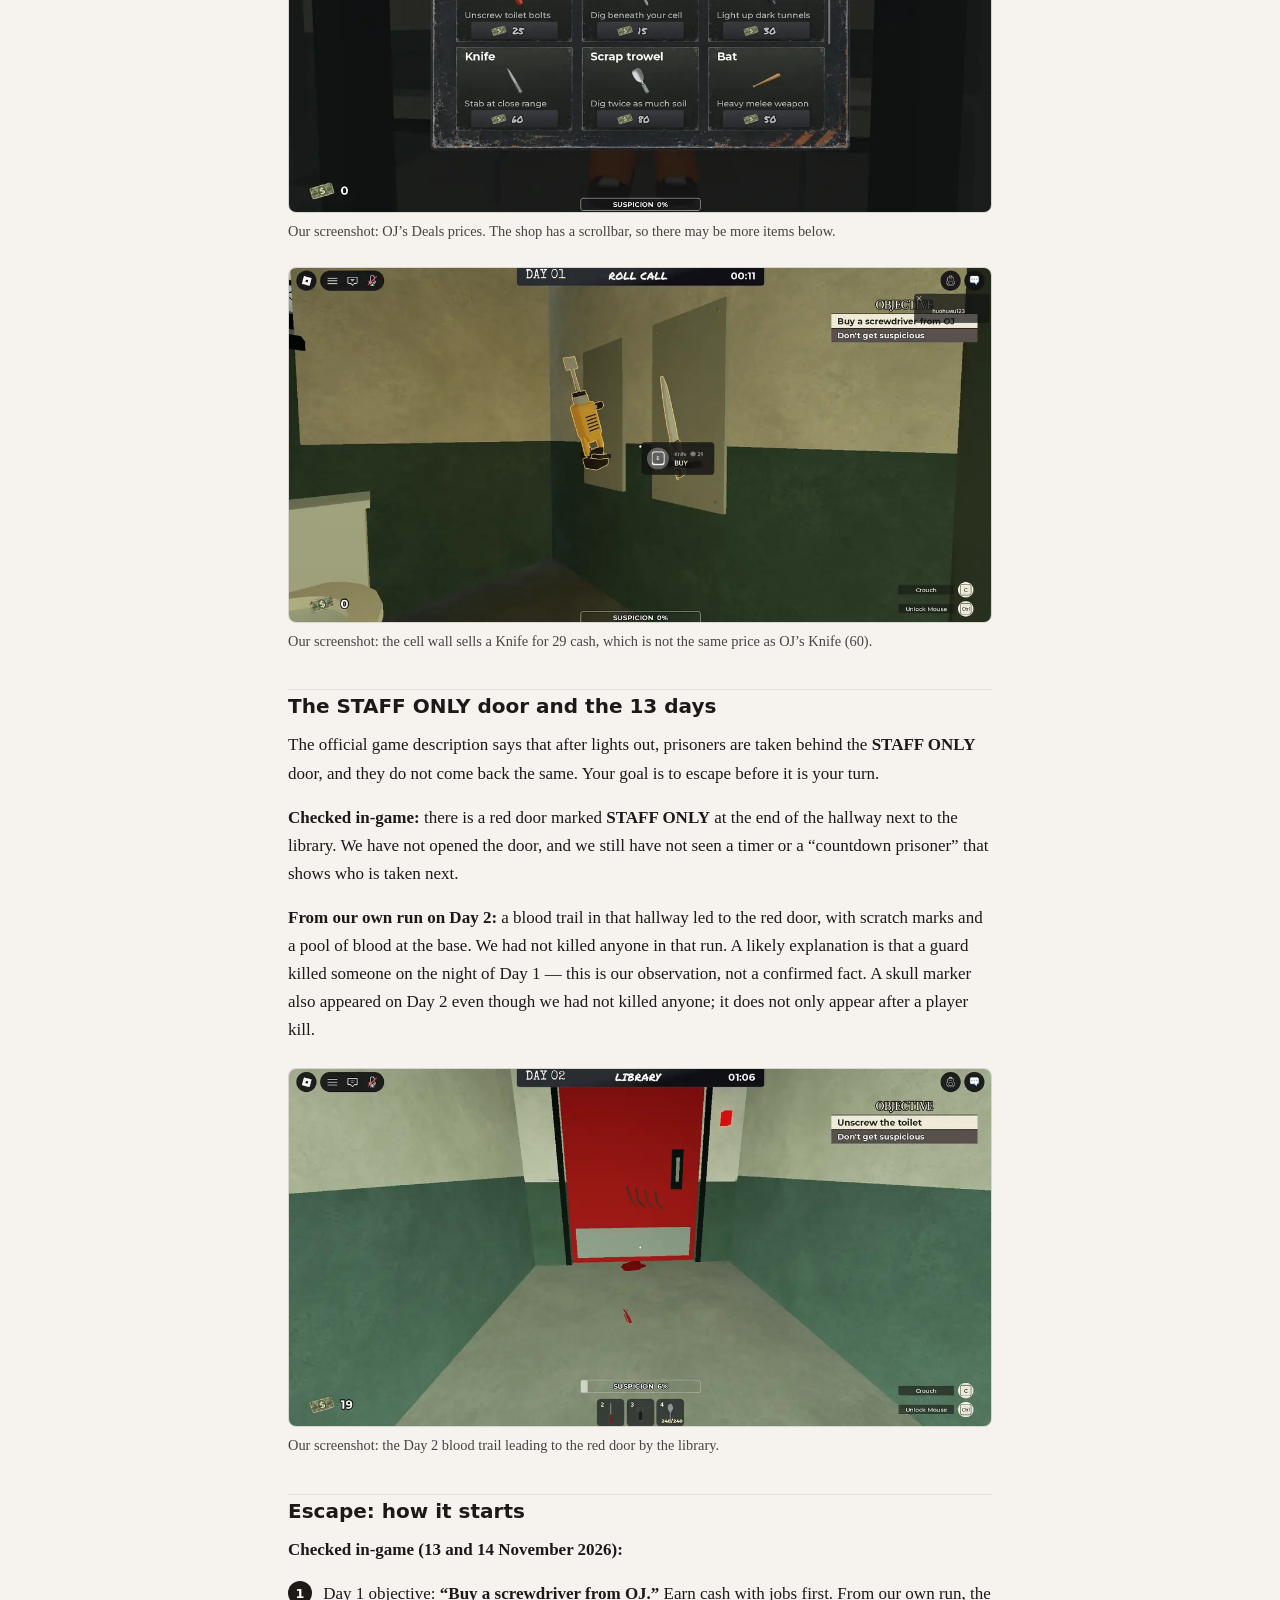
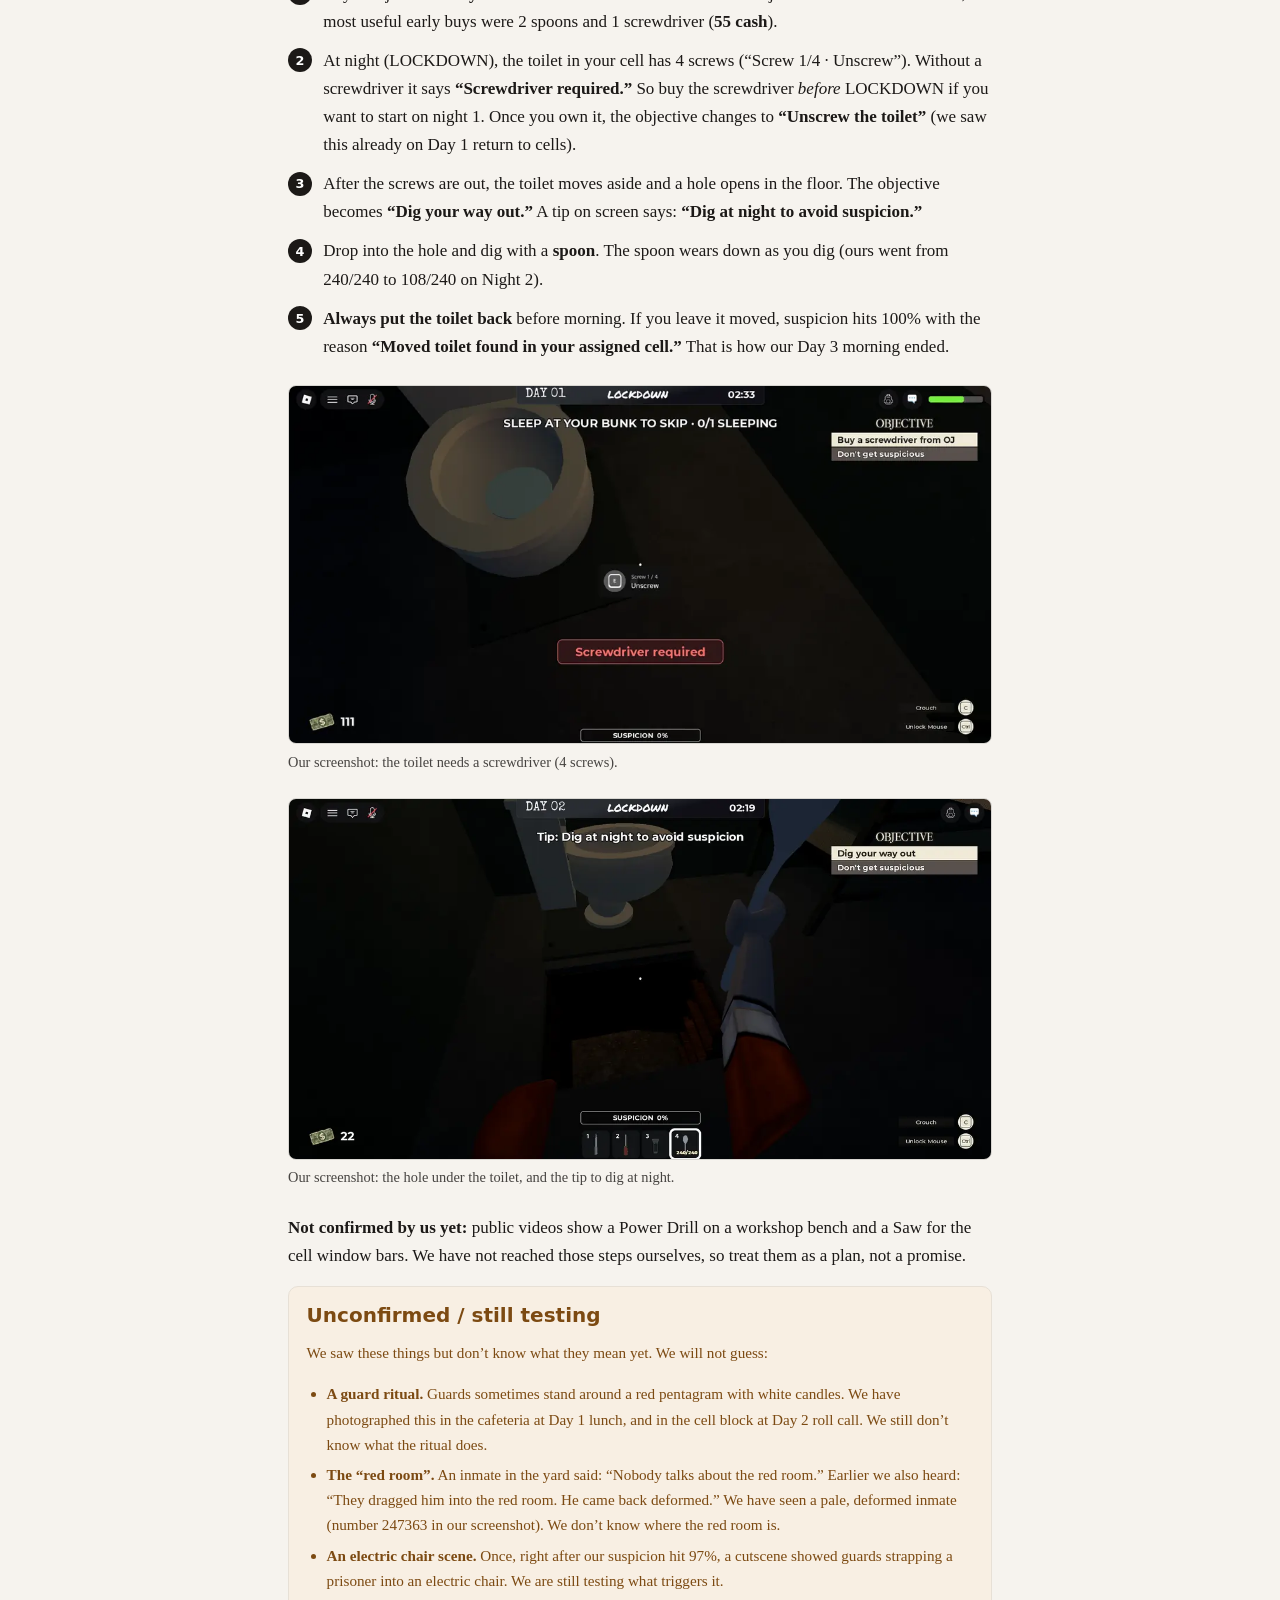
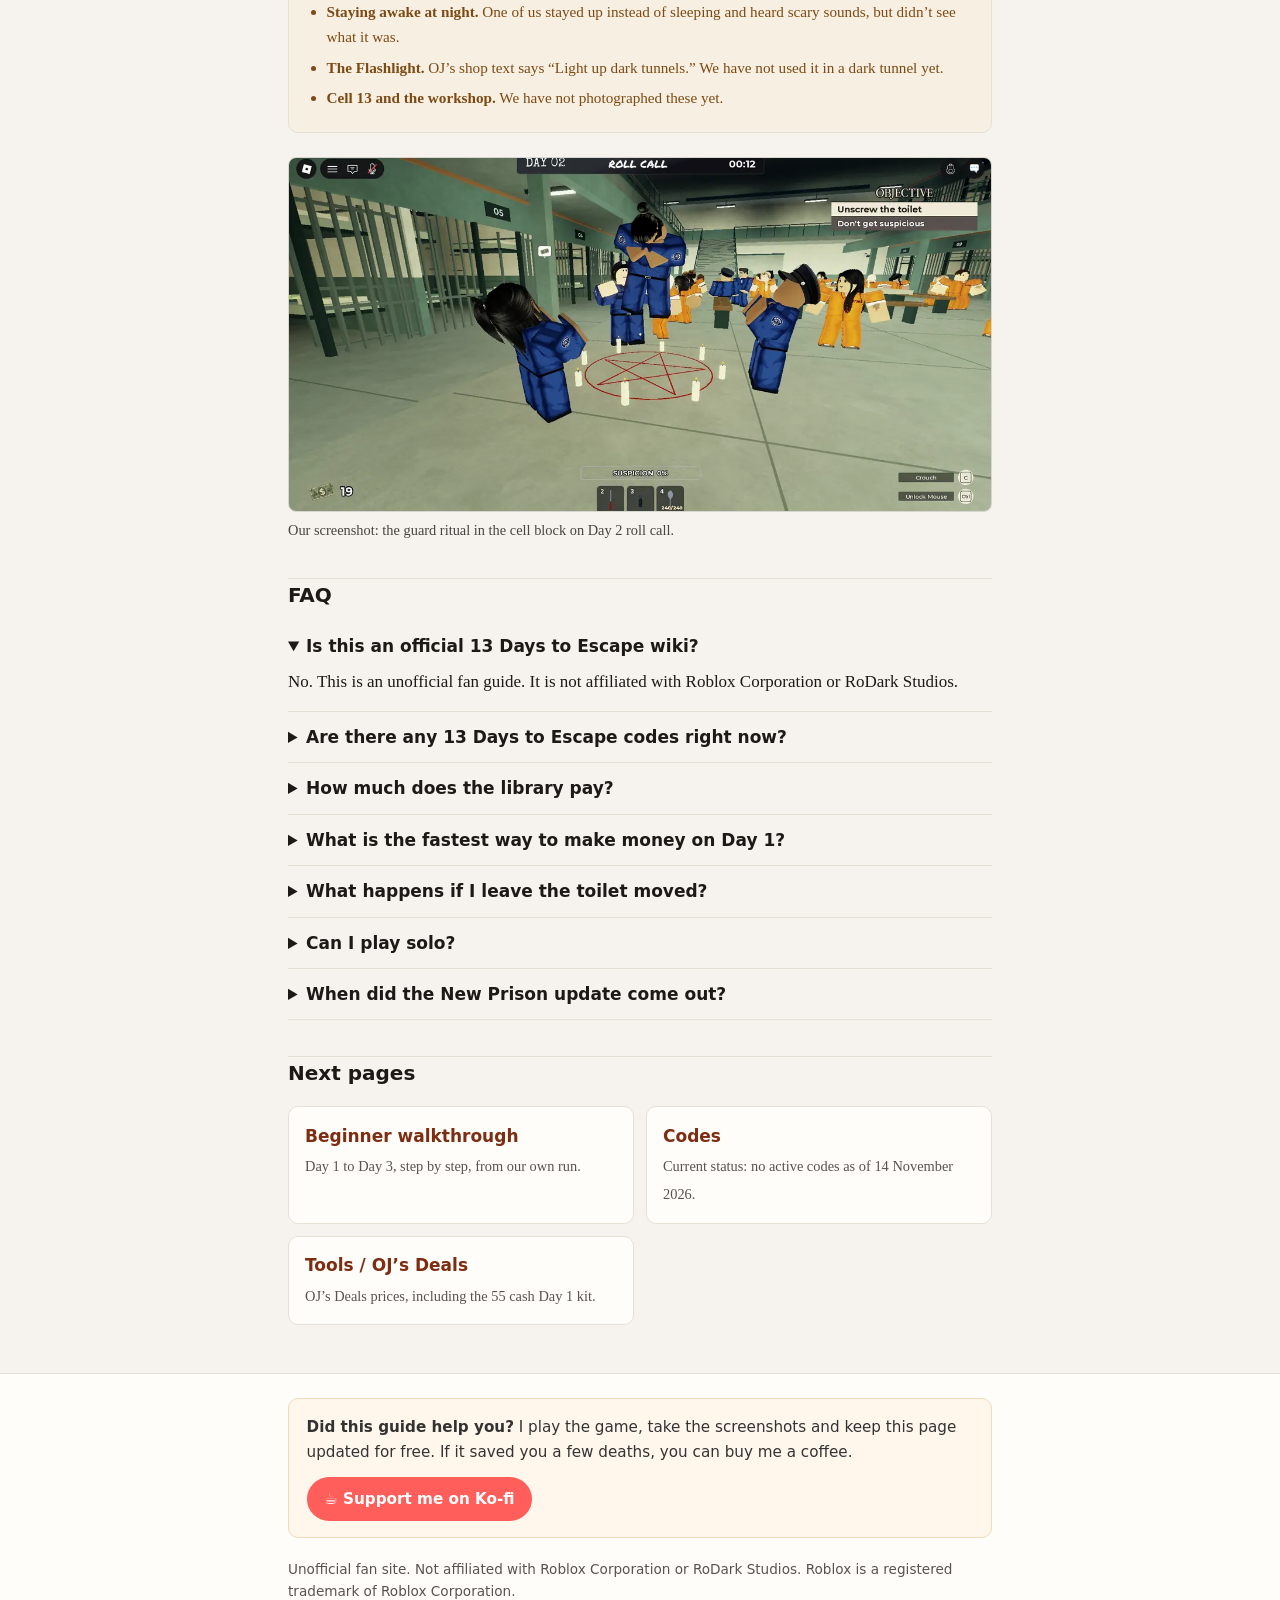
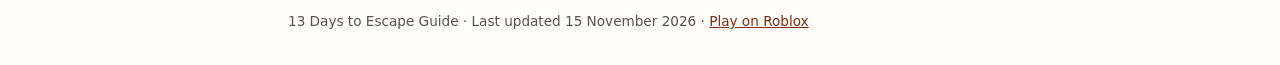
==== commit 97b56b0f: "Add files via upload" ====
--- a/index.html
+++ b/index.html
@@ -44,7 +44,7 @@
   </div>
   <main id="content" class="wrap">
     <h1>13 Days to Escape Guide (Unofficial Walkthrough)</h1>
-    <p class="meta-line">For the Roblox game <em>13 Days to Escape [ALPHA]</em> by RoDark Studios. Last updated 14 November 2026.</p>
+    <p class="meta-line">For the Roblox game <em>13 Days to Escape [ALPHA]</em> by RoDark Studios. Last updated 15 November 2026.</p>
 
     <p class="lead">You wake up in a prison cell with no release date. By day you work prison jobs, earn cash, and try to look like an ordinary inmate. By night you work on your escape. The official description puts it simply: act normal by day, plan your escape by night.</p>
 
@@ -65,10 +65,9 @@
     </div>
 
     <div class="callout update">
-      <h2>New Prison event</h2>
-      <p>RoDark Studios has an official Roblox event called <strong>New Prison</strong>. The listing says: “A new prison is coming. Join us to explore it and plan your escape!”</p>
-      <p>Public event listings, including RoStats (which reads Roblox events), show it starting on <strong>Saturday, 14 November 2026 at 19:00 UTC</strong> — about <strong>03:00 on 15 November 2026, Beijing time</strong> — and running for about two hours. Event times can change, so confirm on the <a href="https://www.roblox.com/events/3681266080571065105">official New Prison event page</a>.</p>
-      <p>This guide covers the current prison. After the new prison is live, we will update the steps that actually change.</p>
+      <h2>New Prison is out</h2>
+      <p>RoDark Studios released the <strong>New Prison</strong> on <strong>Saturday, 14 November 2026 at 19:00 UTC</strong> (about <strong>03:00 on 15 November 2026, Beijing time</strong>) with a two-hour release party and 2x diamonds. The official listing said: “A new prison is coming. Join us to explore it and plan your escape!” See the <a href="https://www.roblox.com/events/3681266080571065105">official New Prison event page</a>.</p>
+      <p>Everything on this page was checked in the original prison before the update. We have not played the new prison yet. We will check it in-game and update the steps that actually change.</p>
     </div>
 
     <h2 id="daily-routine">What to do each day</h2>
@@ -358,8 +357,8 @@
         <p>Yes. The official description says you can play solo or team up with up to three friends. When playing alone, the night screen shows “0/1 SLEEPING”, so you can skip the night by sleeping in your bunk.</p>
       </details>
       <details>
-        <summary>When is the New Prison update?</summary>
-        <p>An official Roblox event called New Prison is listed. Public listings have it starting around 19:00 UTC on 14 November 2026 (about 03:00 on 15 November 2026, Beijing time). Check the <a href="https://www.roblox.com/events/3681266080571065105">official event page</a> for the live time.</p>
+        <summary>When did the New Prison update come out?</summary>
+        <p>The New Prison went live around 19:00 UTC on 14 November 2026 (about 03:00 on 15 November 2026, Beijing time), with a short 2x diamonds release party. Details are on the <a href="https://www.roblox.com/events/3681266080571065105">official event page</a>. We have not checked the new prison in-game yet.</p>
       </details>
     </div>
 
@@ -386,7 +385,7 @@
         <a class="kofi-btn" href="https://ko-fi.com/13daystoescape" target="_blank" rel="noopener">&#9749; Support me on Ko-fi</a>
       </div>
       <p>Unofficial fan site. Not affiliated with Roblox Corporation or RoDark Studios. Roblox is a registered trademark of Roblox Corporation.</p>
-      <p>13 Days to Escape Guide · Last updated 14 November 2026 · <a href="https://www.roblox.com/games/134117451433332/13-Days-to-Escape">Play on Roblox</a></p>
+      <p>13 Days to Escape Guide · Last updated 15 November 2026 · <a href="https://www.roblox.com/games/134117451433332/13-Days-to-Escape">Play on Roblox</a></p>
     </div>
   </footer>
 </body>
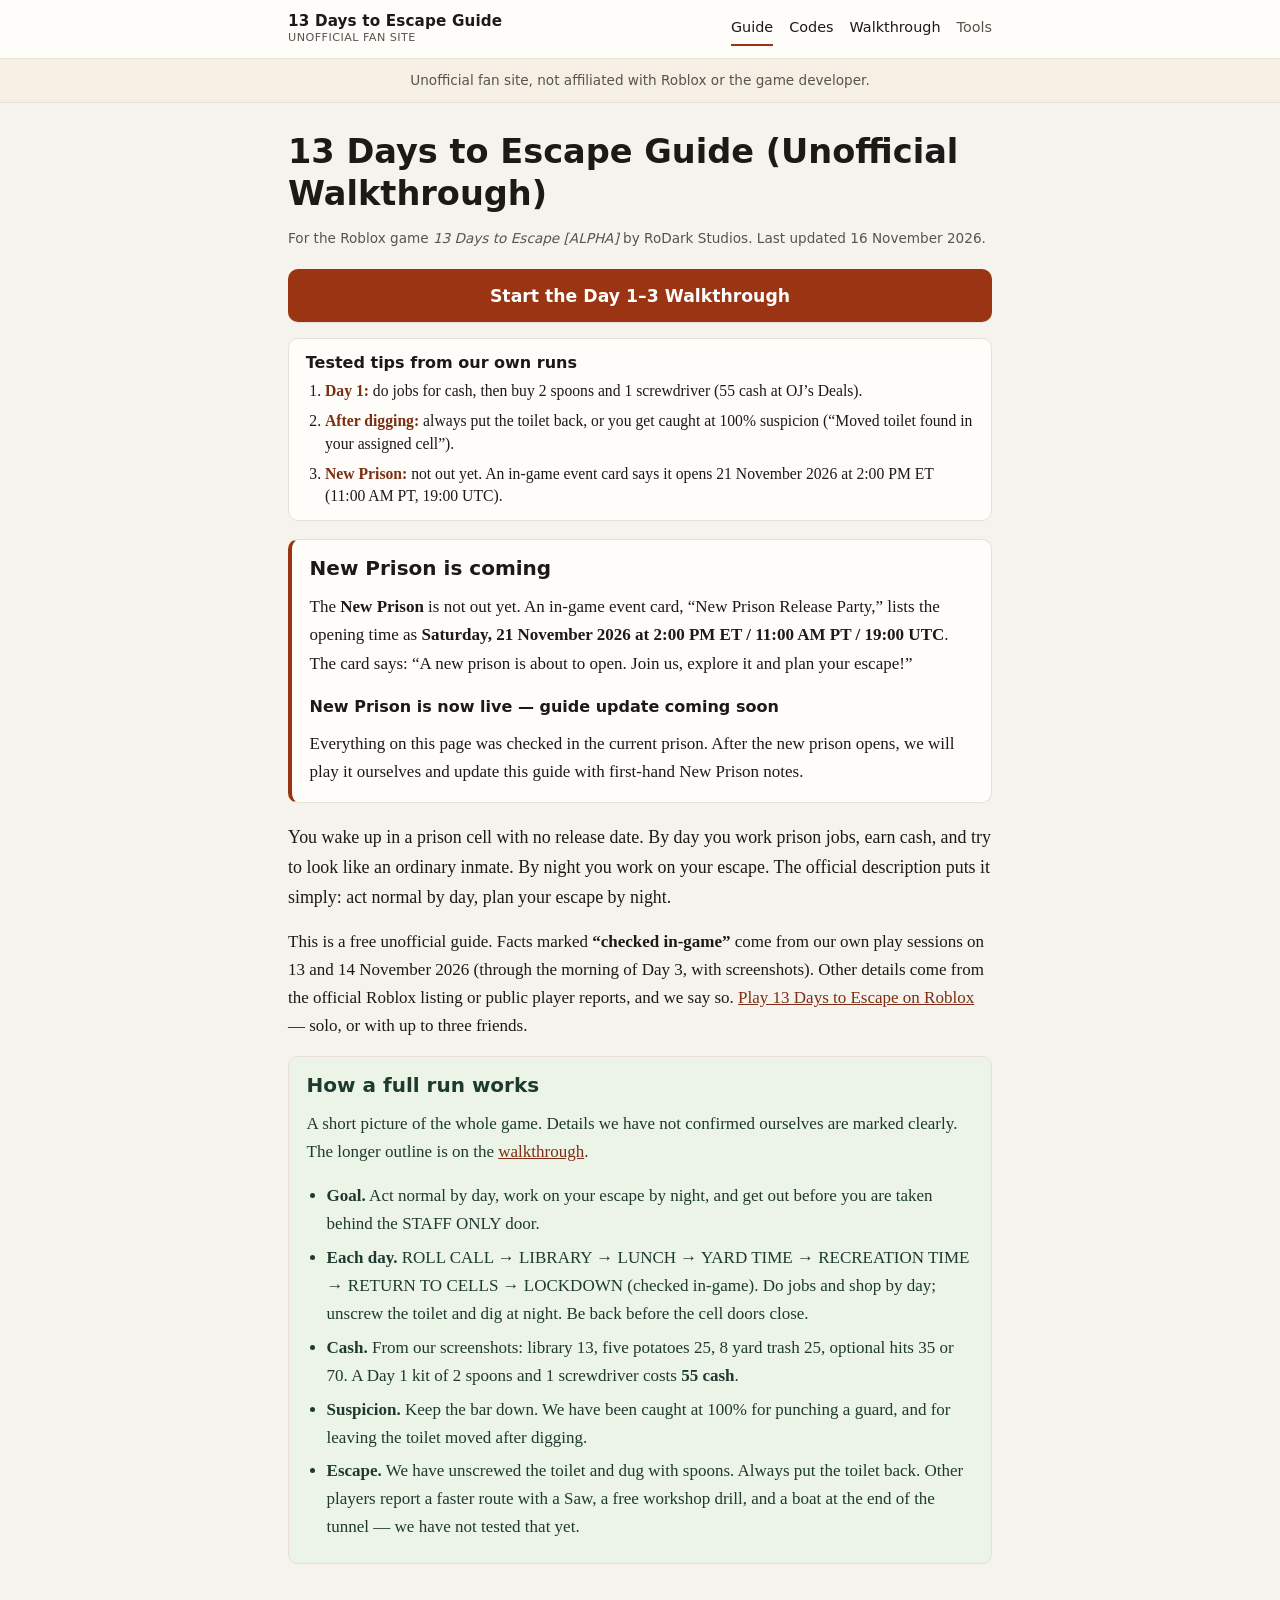
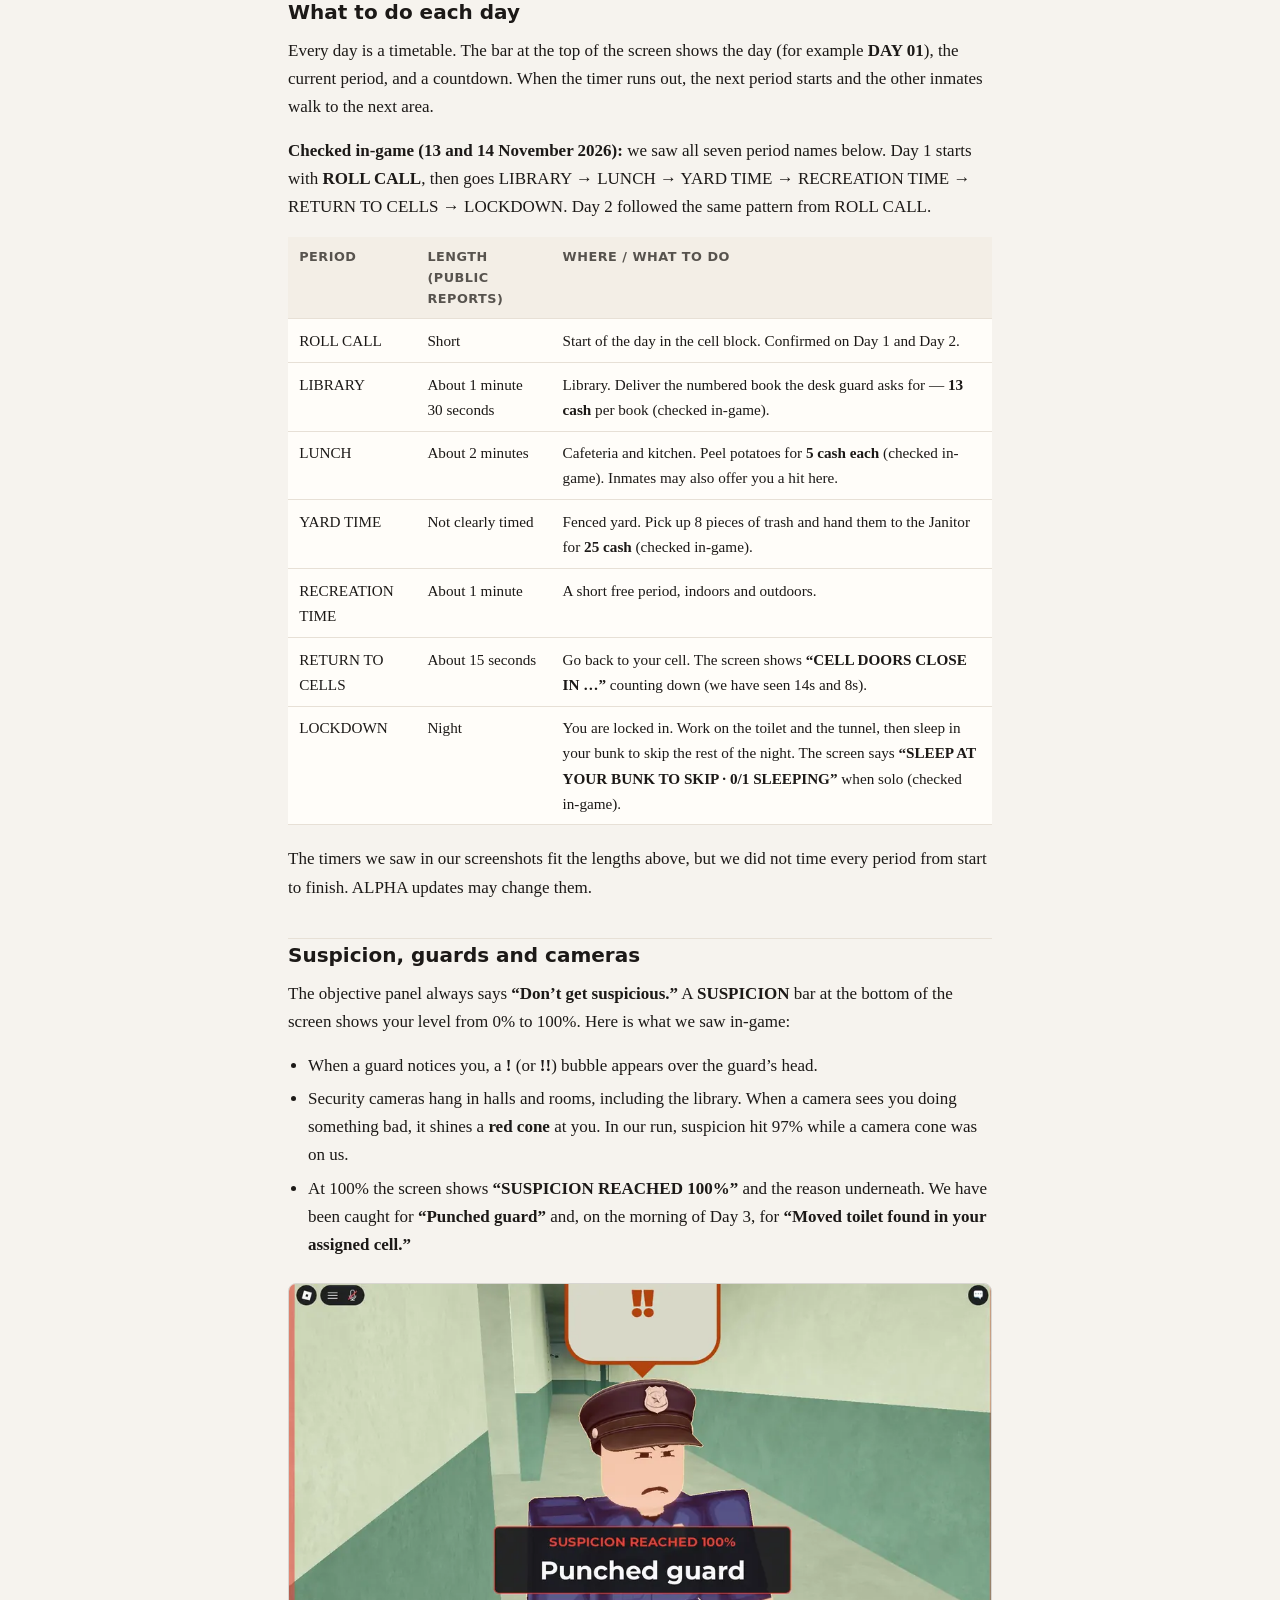
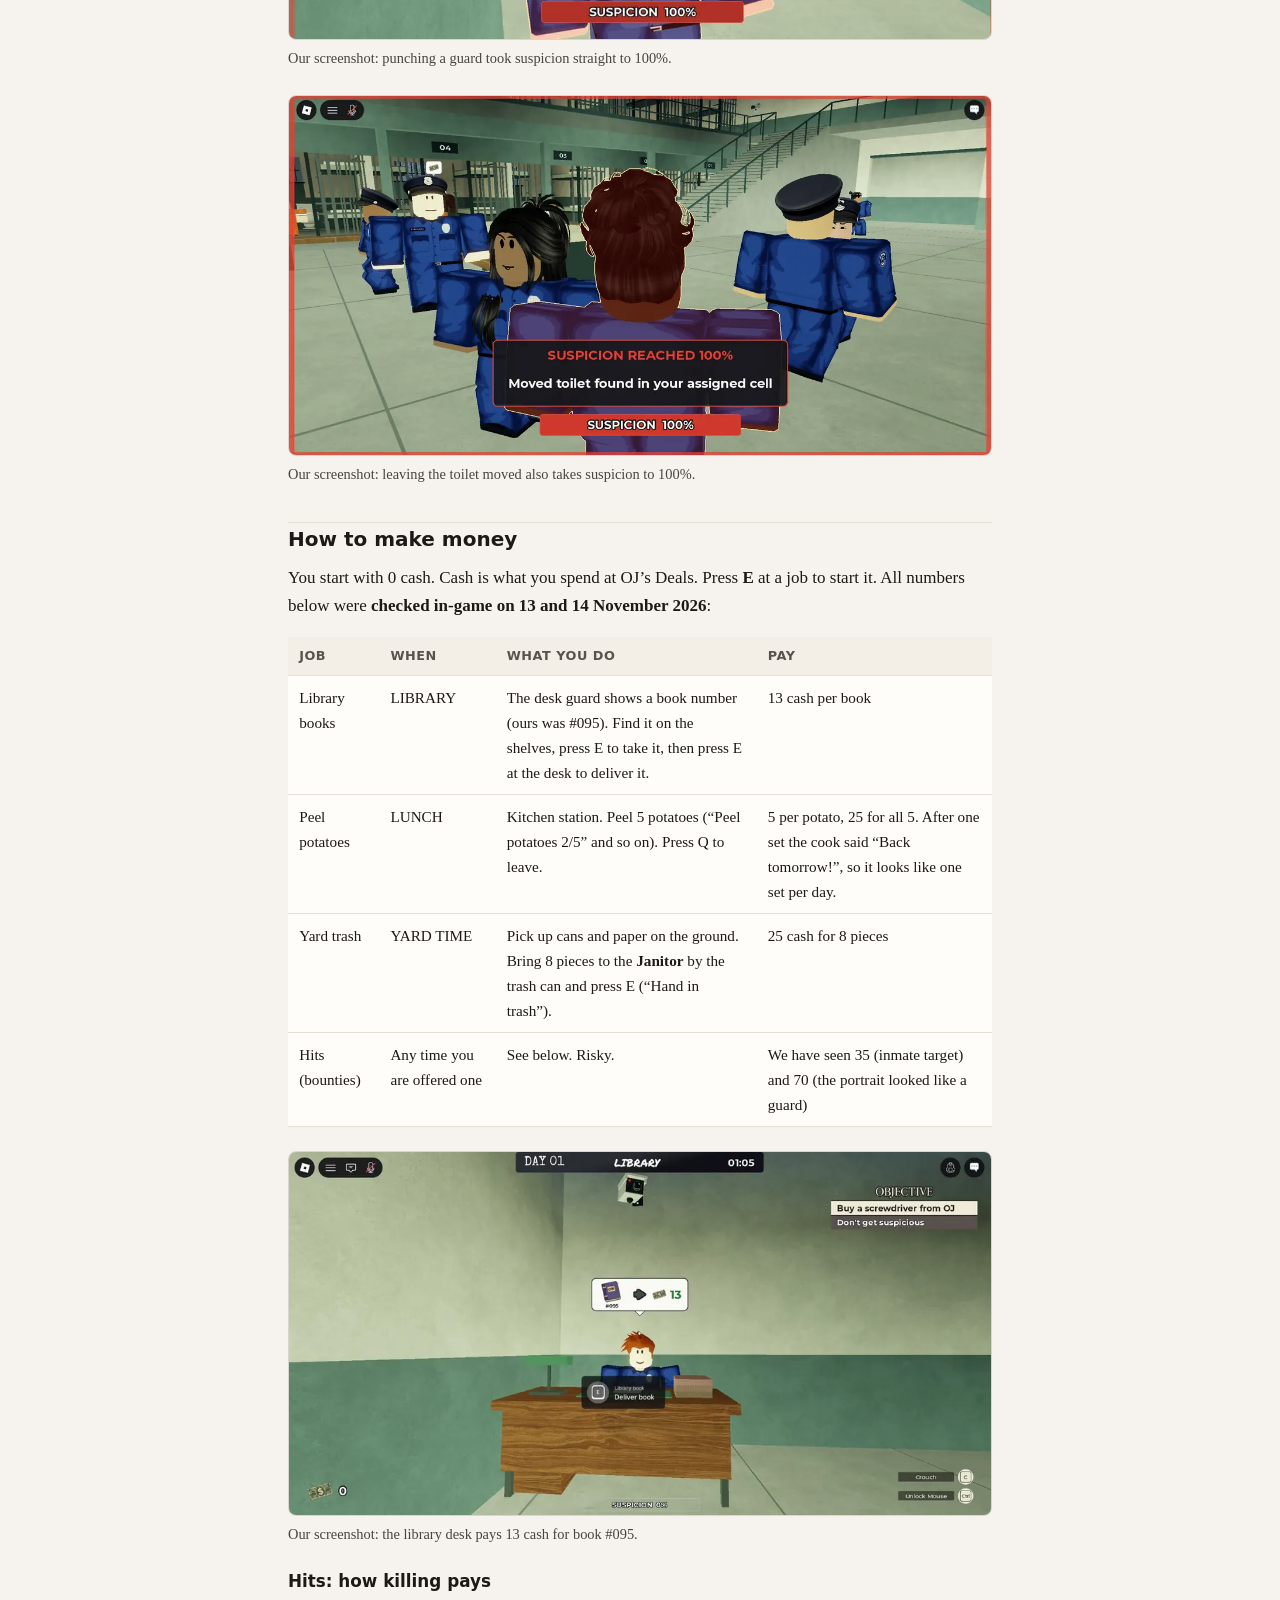
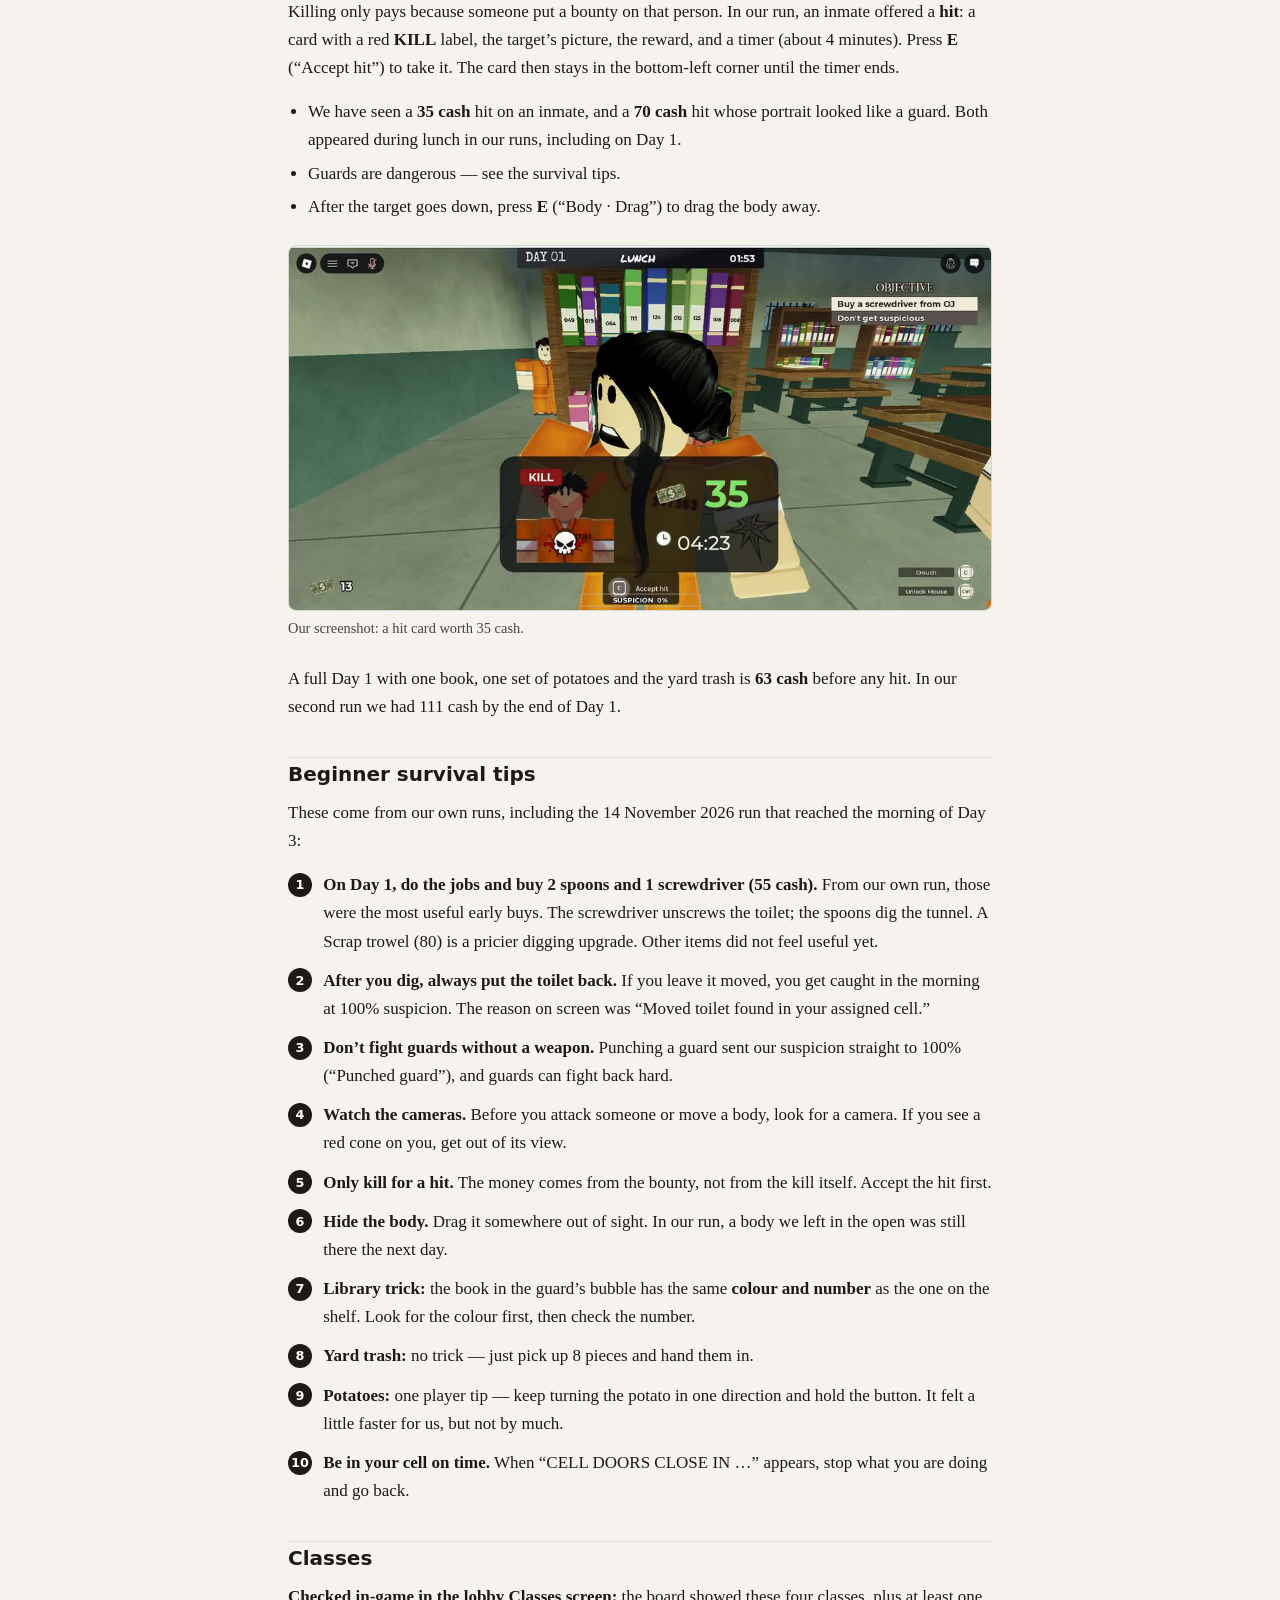
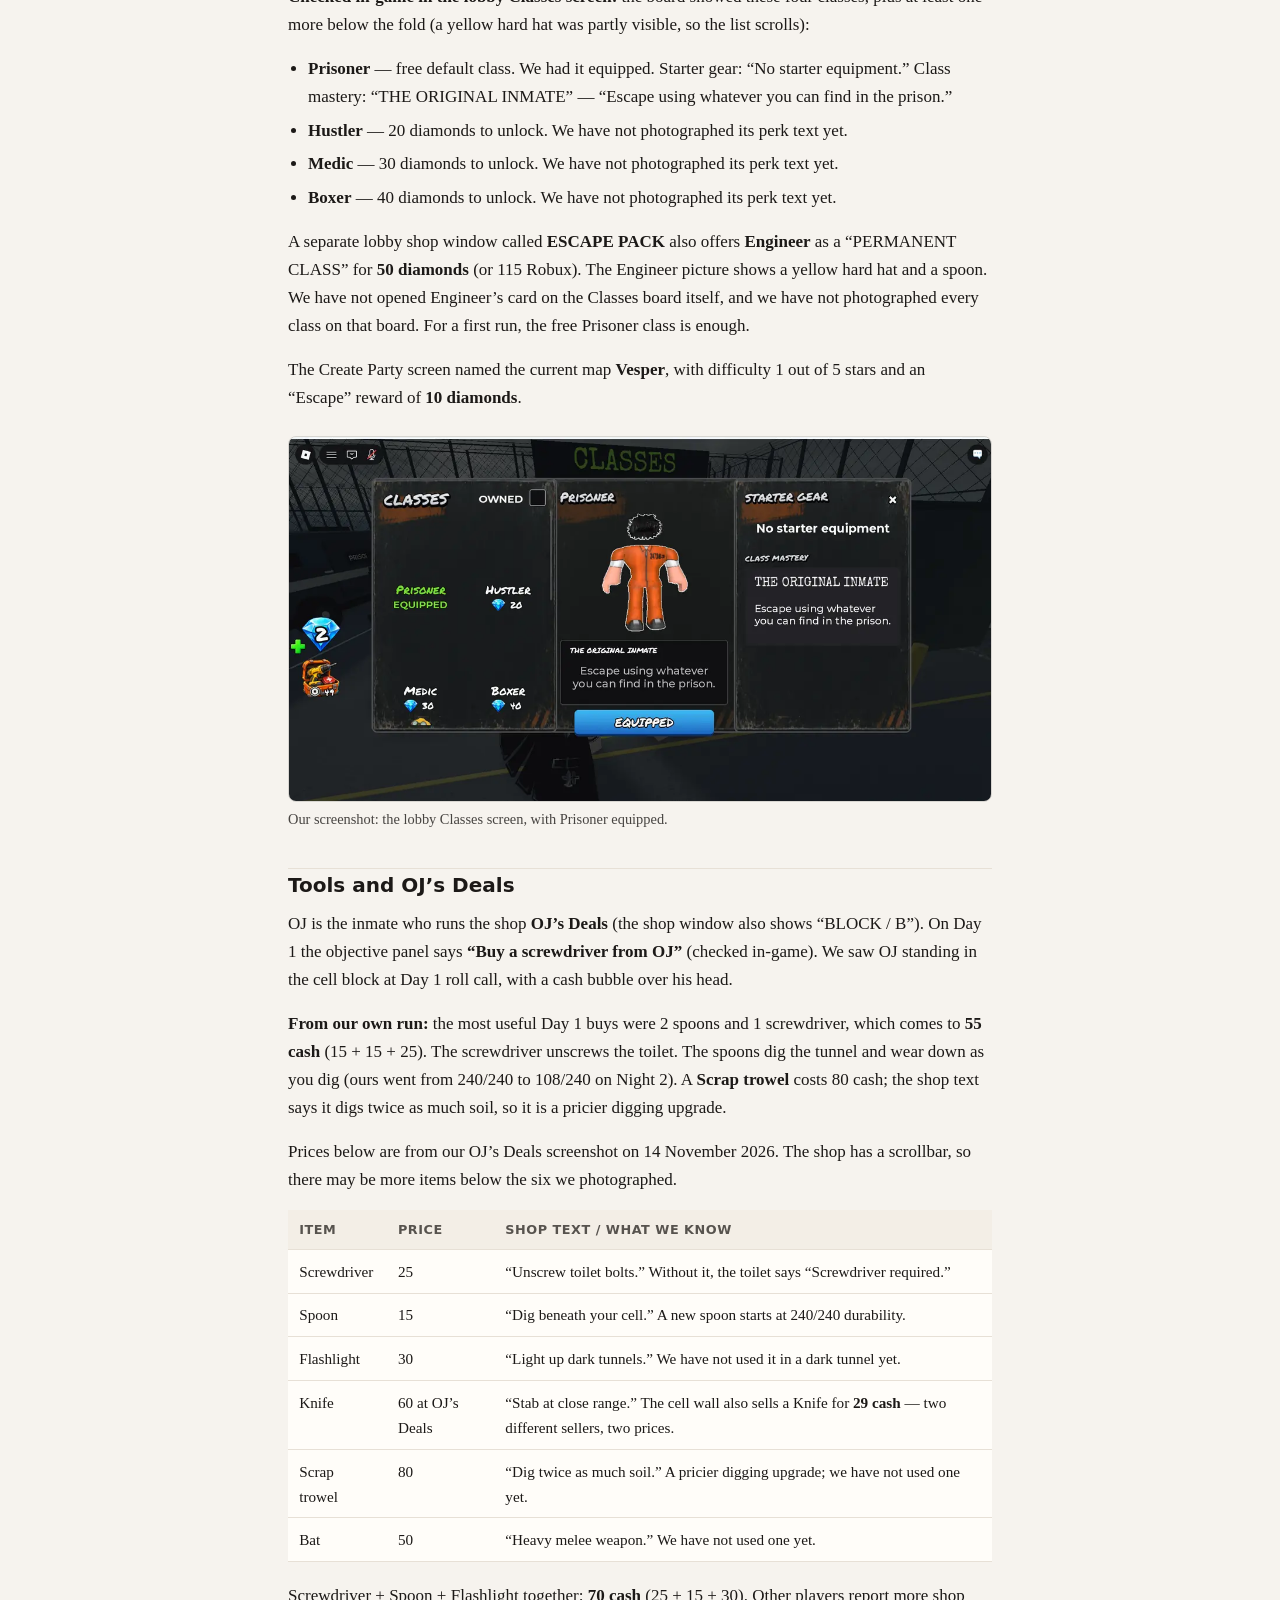
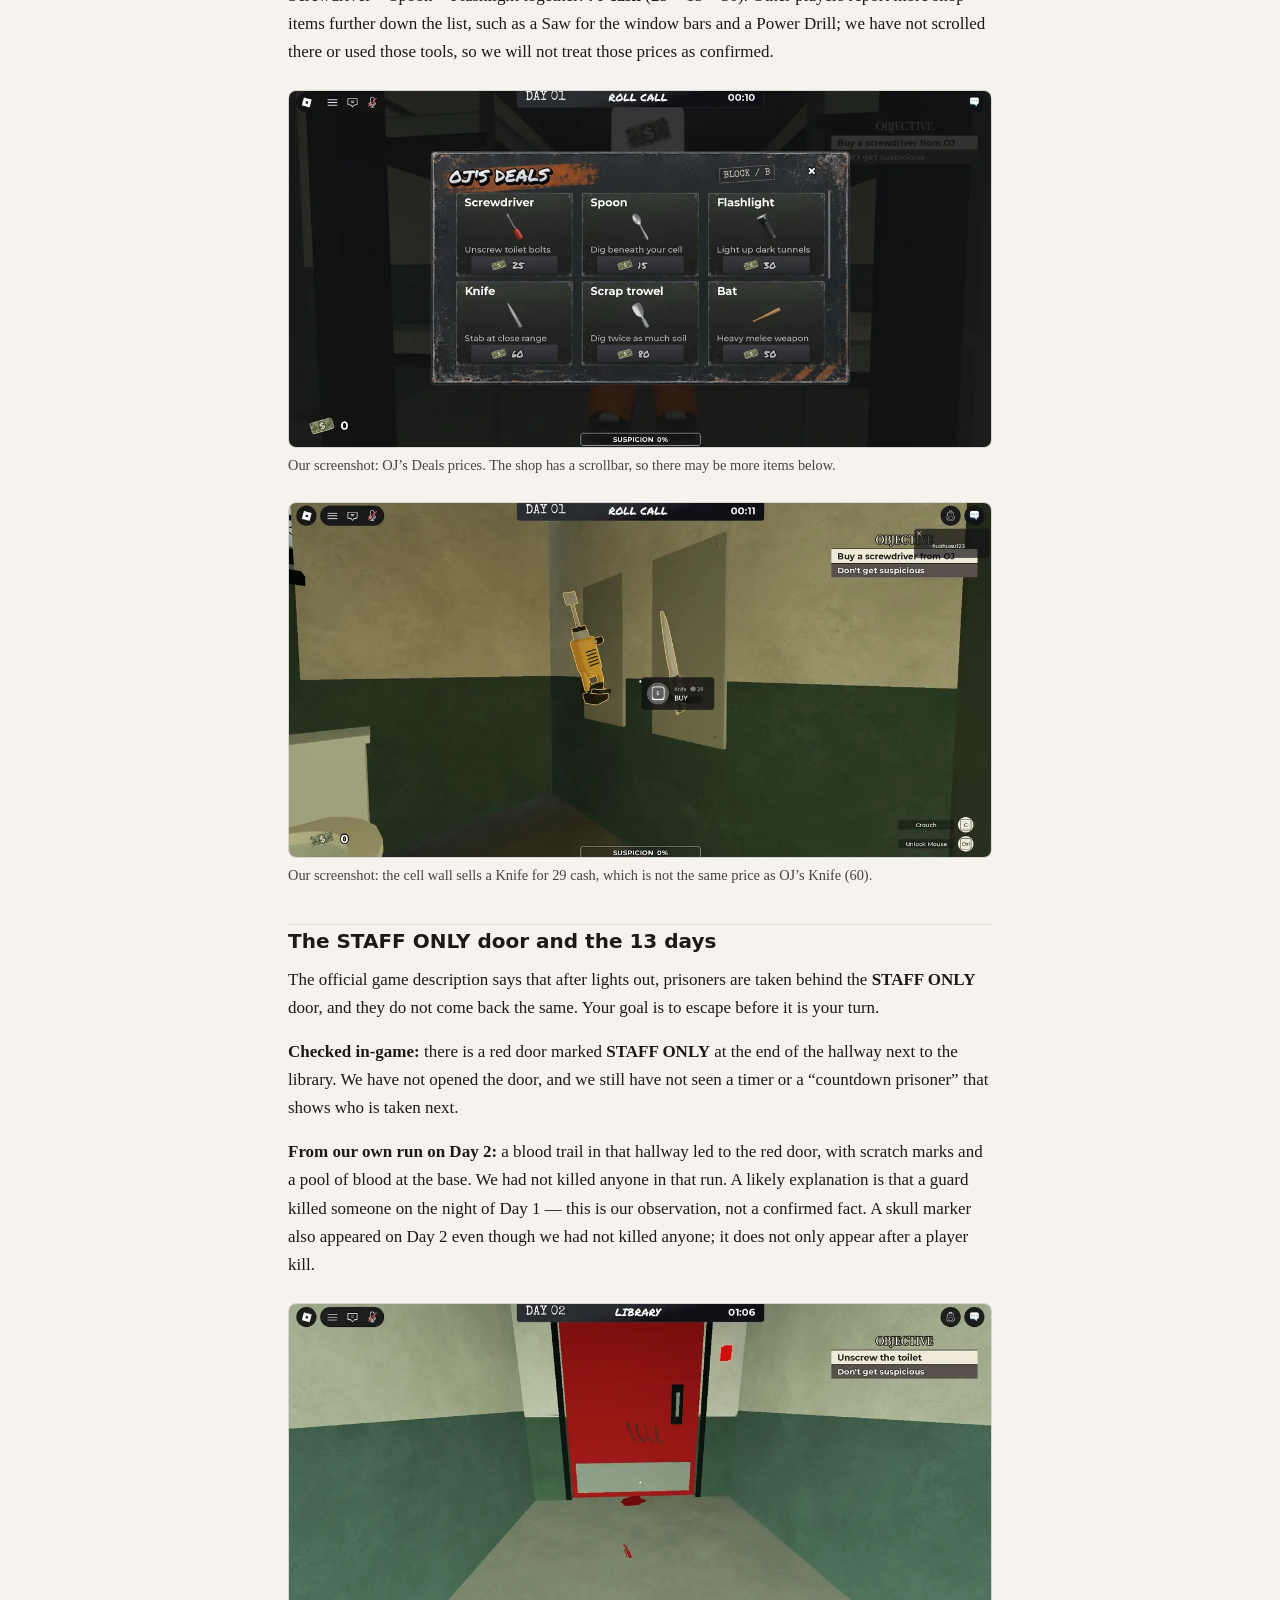
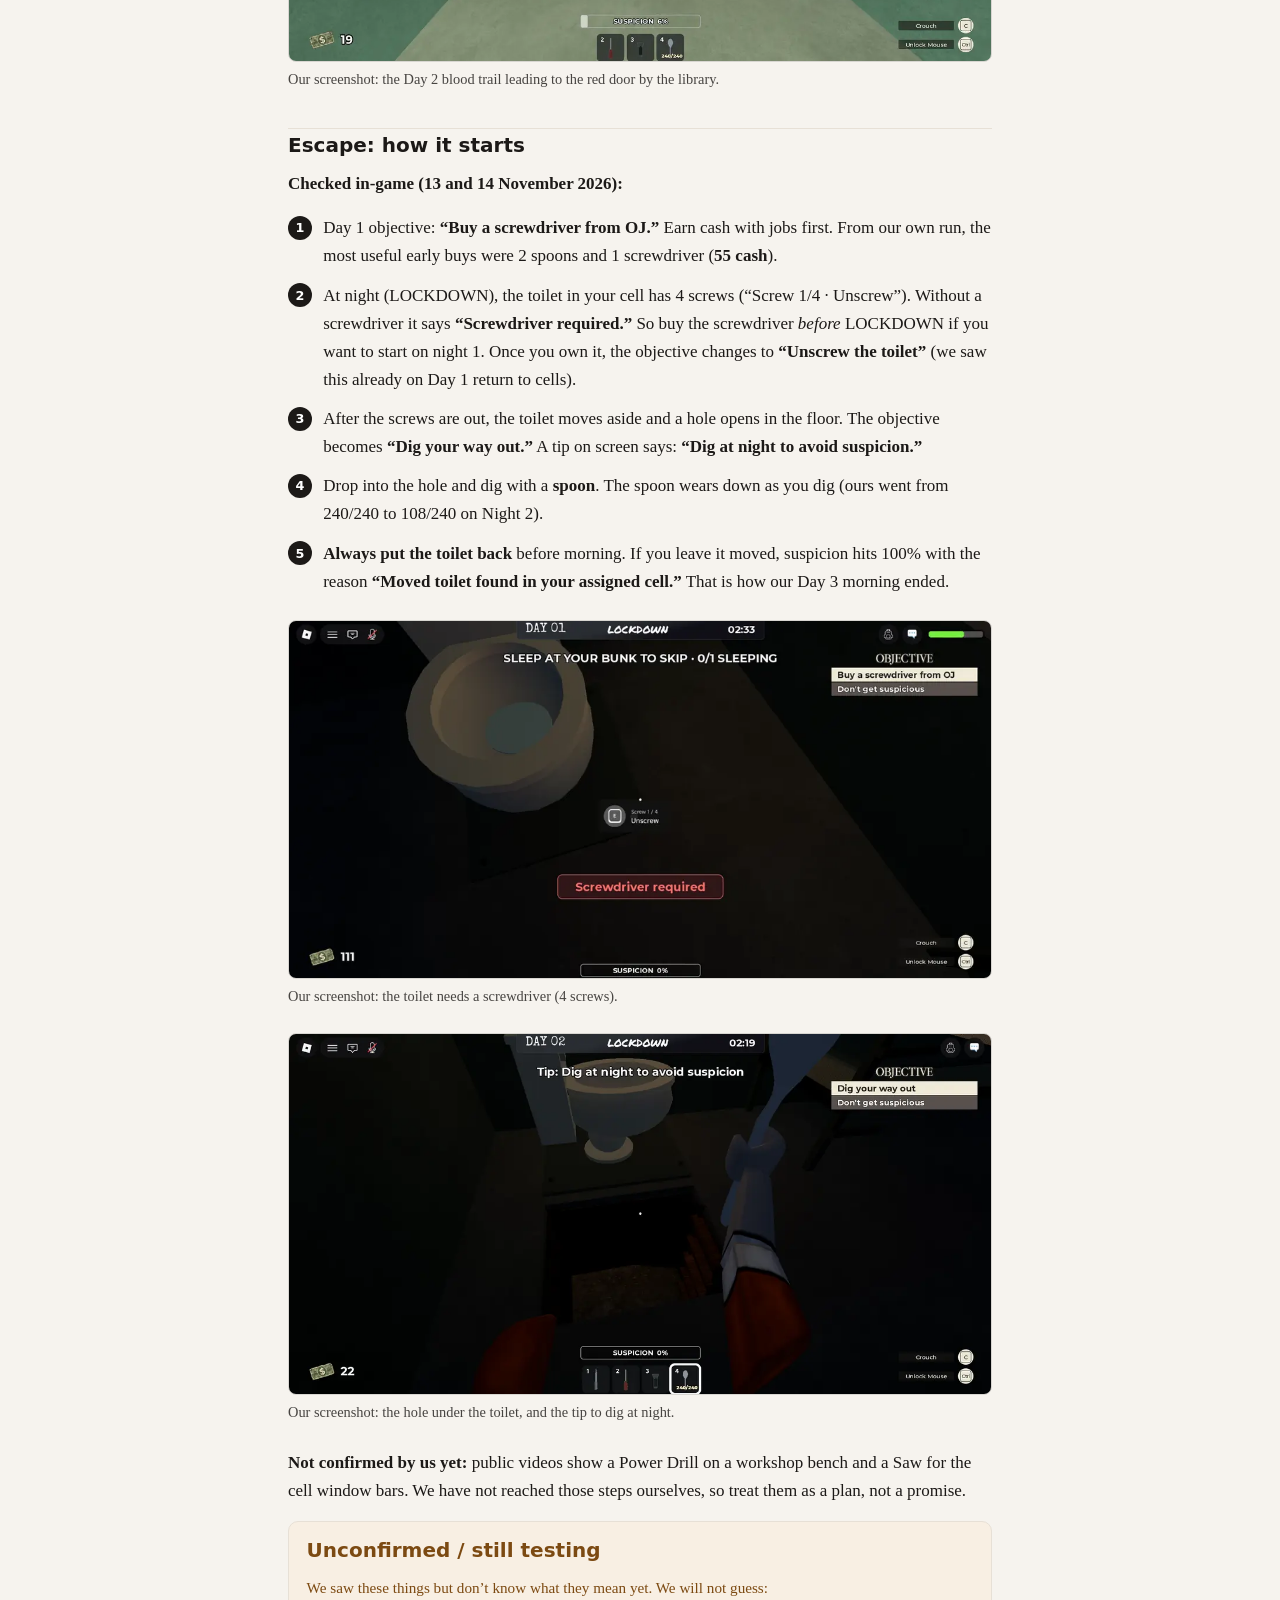
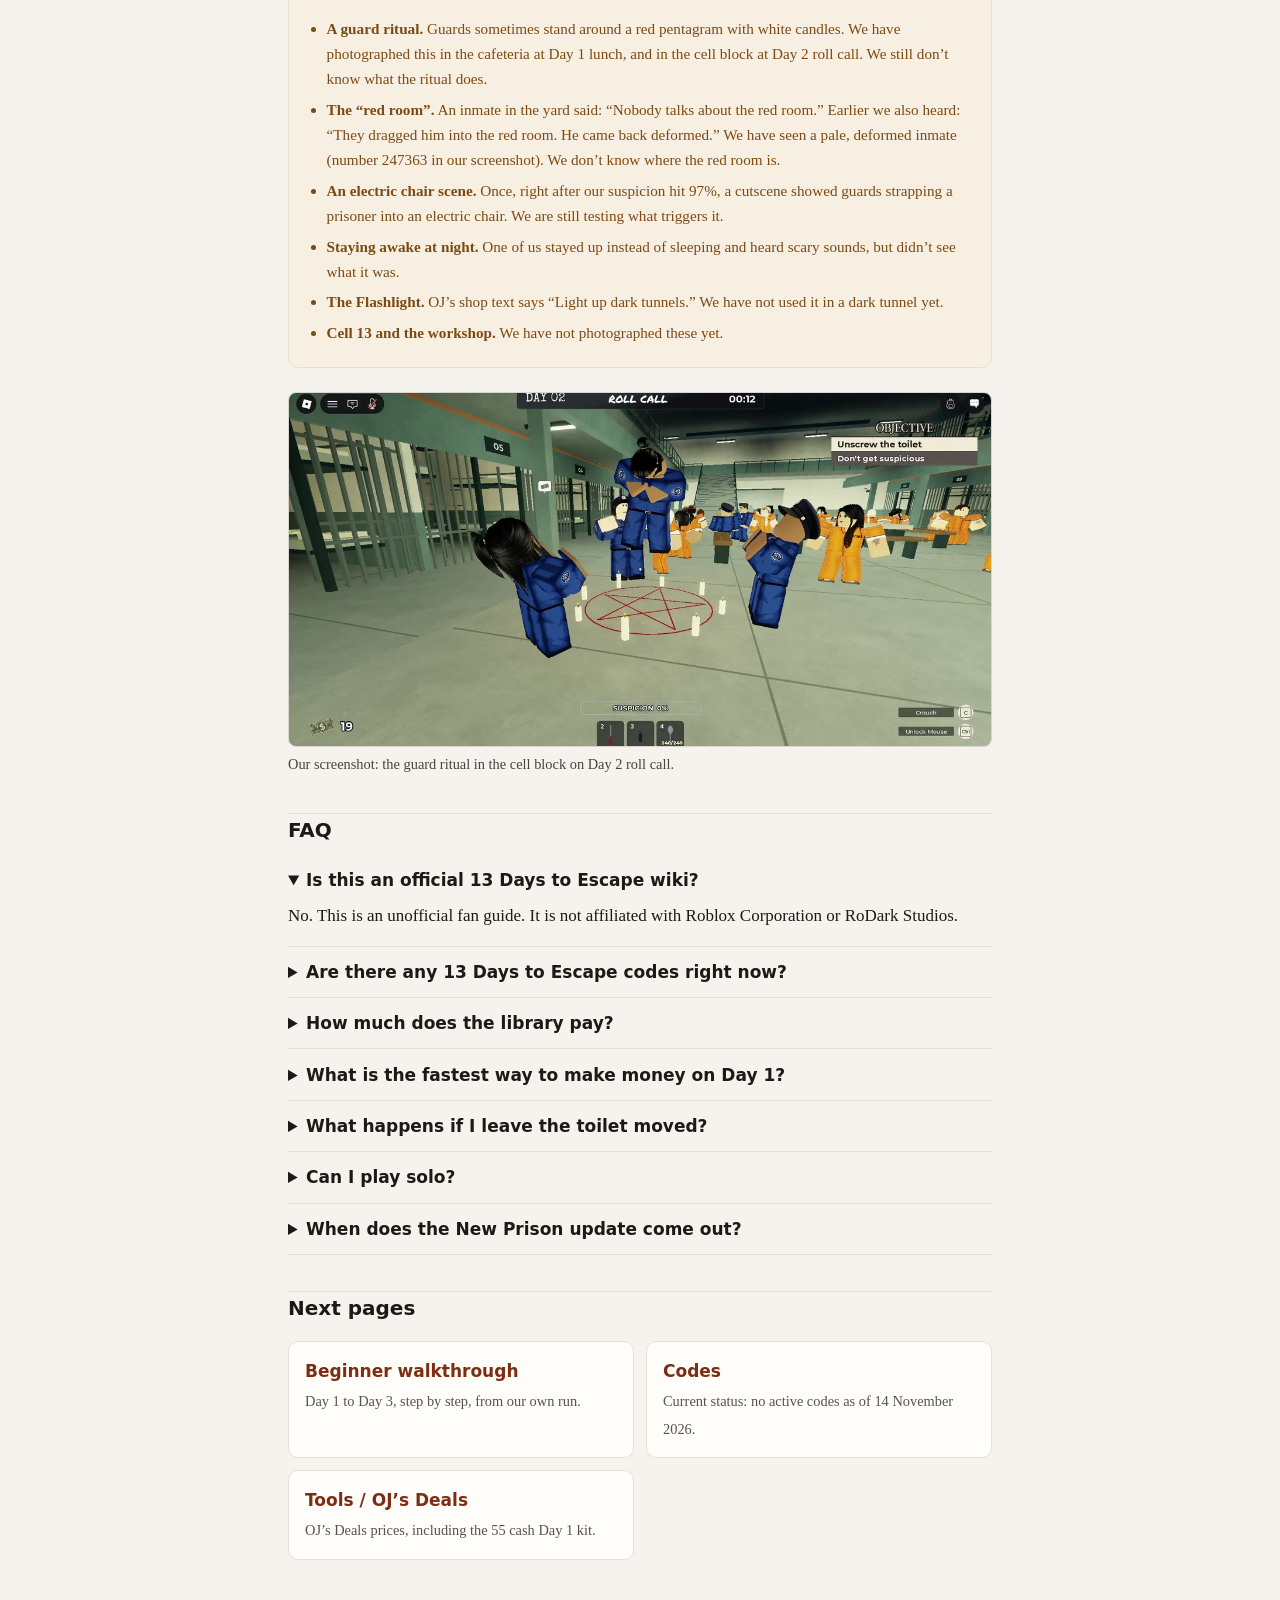
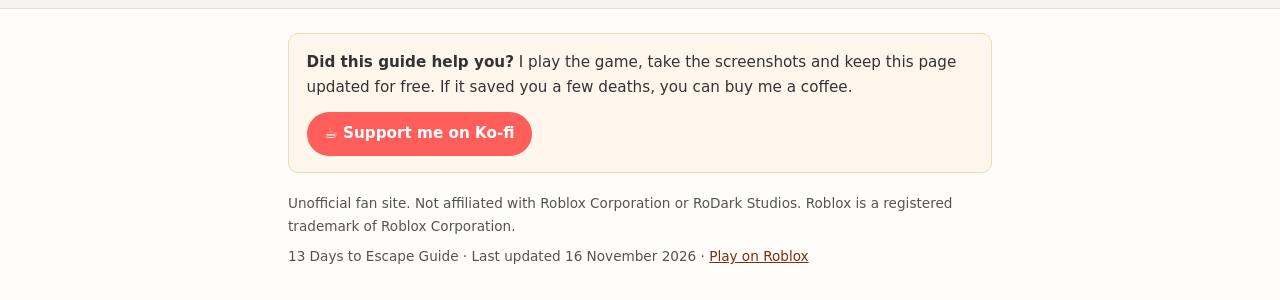
==== commit 40a8515e: "Add files via upload" ====
--- a/index.html
+++ b/index.html
@@ -3,18 +3,18 @@
 <head>
   <meta charset="utf-8">
   <meta name="viewport" content="width=device-width, initial-scale=1">
-  <title>13 Days to Escape Guide: Full Walkthrough, Money Tips &amp; Secrets</title>
-  <meta name="description" content="Unofficial 13 Days to Escape guide for Roblox. Checked in-game: daily schedule, job pay, the toilet tunnel, and why you must put the toilet back.">
+  <title>13 Days to Escape Guide: Day 1–3 Walkthrough, Shop Prices &amp; Tips</title>
+  <meta name="description" content="Unofficial 13 Days to Escape guide: Day 1–3 walkthrough, shop prices, and tested tips from our own runs. New Prison opens 21 Nov 2026, 2 PM ET.">
   <link rel="canonical" href="https://13daystoescapeguide.com/">
   <meta name="robots" content="index,follow">
-  <meta property="og:title" content="13 Days to Escape Guide: Full Walkthrough, Money Tips &amp; Secrets">
-  <meta property="og:description" content="Unofficial 13 Days to Escape guide for Roblox. Checked in-game: daily schedule, job pay, the toilet tunnel, and why you must put the toilet back.">
+  <meta property="og:title" content="13 Days to Escape Guide: Day 1–3 Walkthrough, Shop Prices &amp; Tips">
+  <meta property="og:description" content="Unofficial 13 Days to Escape guide: Day 1–3 walkthrough, shop prices, and tested tips from our own runs. New Prison opens 21 Nov 2026, 2 PM ET.">
   <meta property="og:url" content="https://13daystoescapeguide.com/">
   <meta property="og:type" content="website">
   <meta property="og:site_name" content="13 Days to Escape Guide">
   <meta name="twitter:card" content="summary">
-  <meta name="twitter:title" content="13 Days to Escape Guide: Full Walkthrough, Money Tips &amp; Secrets">
-  <meta name="twitter:description" content="Unofficial 13 Days to Escape guide for Roblox. Checked in-game: daily schedule, job pay, the toilet tunnel, and why you must put the toilet back.">
+  <meta name="twitter:title" content="13 Days to Escape Guide: Day 1–3 Walkthrough, Shop Prices &amp; Tips">
+  <meta name="twitter:description" content="Unofficial 13 Days to Escape guide: Day 1–3 walkthrough, shop prices, and tested tips from our own runs. New Prison opens 21 Nov 2026, 2 PM ET.">
   <link rel="stylesheet" href="/styles.css">
 <script type="text/javascript">
     (function(c,l,a,r,i,t,y){
@@ -44,13 +44,29 @@
   </div>
   <main id="content" class="wrap">
     <h1>13 Days to Escape Guide (Unofficial Walkthrough)</h1>
-    <p class="meta-line">For the Roblox game <em>13 Days to Escape [ALPHA]</em> by RoDark Studios. Last updated 15 November 2026.</p>
+    <p class="meta-line">For the Roblox game <em>13 Days to Escape [ALPHA]</em> by RoDark Studios. Last updated 16 November 2026.</p>
+
+    <a class="hero-cta" href="/walkthrough/">Start the Day 1–3 Walkthrough</a>
+
+    <div class="quick-tips">
+      <h2>Tested tips from our own runs</h2>
+      <ol>
+        <li><a href="/walkthrough/#day-1"><strong>Day 1:</strong> do jobs for cash, then buy 2 spoons and 1 screwdriver (55 cash at OJ’s Deals).</a></li>
+        <li><a href="/walkthrough/#day-3"><strong>After digging:</strong> always put the toilet back, or you get caught at 100% suspicion (“Moved toilet found in your assigned cell”).</a></li>
+        <li><a href="/walkthrough/#new-prison"><strong>New Prison:</strong> not out yet. An in-game event card says it opens 21 November 2026 at 2:00 PM ET (11:00 AM PT, 19:00 UTC).</a></li>
+      </ol>
+    </div>
+
+    <div class="callout update" id="new-prison">
+      <h2>New Prison is coming</h2>
+      <p>The <strong>New Prison</strong> is not out yet. An in-game event card, “New Prison Release Party,” lists the opening time as <strong>Saturday, 21 November 2026 at 2:00 PM ET / 11:00 AM PT / 19:00 UTC</strong>. The card says: “A new prison is about to open. Join us, explore it and plan your escape!”</p>
+      <p class="countdown" id="new-prison-countdown">Opens Saturday, 21 November 2026 at 2:00 PM ET (11:00 AM PT, 19:00 UTC).</p>
+      <p>Everything on this page was checked in the current prison. After the new prison opens, we will play it ourselves and update this guide with first-hand New Prison notes.</p>
+    </div>
 
     <p class="lead">You wake up in a prison cell with no release date. By day you work prison jobs, earn cash, and try to look like an ordinary inmate. By night you work on your escape. The official description puts it simply: act normal by day, plan your escape by night.</p>
 
     <p>This is a free unofficial guide. Facts marked <strong>“checked in-game”</strong> come from our own play sessions on 13 and 14 November 2026 (through the morning of Day 3, with screenshots). Other details come from the official Roblox listing or public player reports, and we say so. <a href="https://www.roblox.com/games/134117451433332/13-Days-to-Escape">Play 13 Days to Escape on Roblox</a> — solo, or with up to three friends.</p>
-
-    <p>New here? Read the <a href="/walkthrough/">Day 1 to Day 3 beginner walkthrough</a>, including a <a href="/walkthrough/#overview">full-run overview</a>.</p>
 
     <div class="callout ok">
       <h2 id="overview">How a full run works</h2>
@@ -62,12 +78,6 @@
         <li><strong>Suspicion.</strong> Keep the bar down. We have been caught at 100% for punching a guard, and for leaving the toilet moved after digging.</li>
         <li><strong>Escape.</strong> We have unscrewed the toilet and dug with spoons. Always put the toilet back. Other players report a faster route with a Saw, a free workshop drill, and a boat at the end of the tunnel — we have not tested that yet.</li>
       </ul>
-    </div>
-
-    <div class="callout update">
-      <h2>New Prison is out</h2>
-      <p>RoDark Studios released the <strong>New Prison</strong> on <strong>Saturday, 14 November 2026 at 19:00 UTC</strong> (about <strong>03:00 on 15 November 2026, Beijing time</strong>) with a two-hour release party and 2x diamonds. The official listing said: “A new prison is coming. Join us to explore it and plan your escape!” See the <a href="https://www.roblox.com/events/3681266080571065105">official New Prison event page</a>.</p>
-      <p>Everything on this page was checked in the original prison before the update. We have not played the new prison yet. We will check it in-game and update the steps that actually change.</p>
     </div>
 
     <h2 id="daily-routine">What to do each day</h2>
@@ -357,8 +367,8 @@
         <p>Yes. The official description says you can play solo or team up with up to three friends. When playing alone, the night screen shows “0/1 SLEEPING”, so you can skip the night by sleeping in your bunk.</p>
       </details>
       <details>
-        <summary>When did the New Prison update come out?</summary>
-        <p>The New Prison went live around 19:00 UTC on 14 November 2026 (about 03:00 on 15 November 2026, Beijing time), with a short 2x diamonds release party. Details are on the <a href="https://www.roblox.com/events/3681266080571065105">official event page</a>. We have not checked the new prison in-game yet.</p>
+        <summary>When does the New Prison update come out?</summary>
+        <p>It is not out yet. An in-game event card, “New Prison Release Party,” lists the opening time as Saturday, 21 November 2026 at 2:00 PM ET / 11:00 AM PT / 19:00 UTC. After it opens, we will play it ourselves and update this guide with first-hand New Prison notes.</p>
       </details>
     </div>
 
@@ -385,8 +395,38 @@
         <a class="kofi-btn" href="https://ko-fi.com/13daystoescape" target="_blank" rel="noopener">&#9749; Support me on Ko-fi</a>
       </div>
       <p>Unofficial fan site. Not affiliated with Roblox Corporation or RoDark Studios. Roblox is a registered trademark of Roblox Corporation.</p>
-      <p>13 Days to Escape Guide · Last updated 15 November 2026 · <a href="https://www.roblox.com/games/134117451433332/13-Days-to-Escape">Play on Roblox</a></p>
+      <p>13 Days to Escape Guide · Last updated 16 November 2026 · <a href="https://www.roblox.com/games/134117451433332/13-Days-to-Escape">Play on Roblox</a></p>
     </div>
   </footer>
+
+  <script>
+    (function () {
+      var el = document.getElementById("new-prison-countdown");
+      if (!el) return;
+      var target = Date.parse("2026-11-21T19:00:00Z");
+      var liveMsg = "New Prison is now live — guide update coming soon";
+      function tick() {
+        var ms = target - Date.now();
+        if (ms <= 0) {
+          el.textContent = liveMsg;
+          return;
+        }
+        var total = Math.floor(ms / 1000);
+        var d = Math.floor(total / 86400);
+        var h = Math.floor((total % 86400) / 3600);
+        var m = Math.floor((total % 3600) / 60);
+        var s = total % 60;
+        var parts = [];
+        if (d > 0) parts.push(d + (d === 1 ? " day" : " days"));
+        parts.push(h + (h === 1 ? " hour" : " hours"));
+        parts.push(m + (m === 1 ? " minute" : " minutes"));
+        parts.push(s + (s === 1 ? " second" : " seconds"));
+        el.textContent = "Opens in " + parts.join(", ") + ".";
+        setTimeout(tick, 1000);
+      }
+      el.setAttribute("aria-live", "polite");
+      tick();
+    })();
+  </script>
 </body>
 </html>
--- a/styles.css
+++ b/styles.css
@@ -289,3 +289,64 @@
 .support-box p { margin: 0 0 0.75rem; }
 .kofi-btn { display: inline-block; background: #ff5e5b; color: #fff !important; text-decoration: none; font-weight: 700; padding: 0.6rem 1.1rem; border-radius: 999px; }
 .kofi-btn:hover { background: #e94b48; }
+
+
+/* Homepage first screen: big walkthrough button + short tips */
+.hero-cta {
+  display: block;
+  width: 100%;
+  text-align: center;
+  background: var(--accent);
+  color: #fff !important;
+  text-decoration: none;
+  font-family: system-ui, -apple-system, "Segoe UI", Roboto, sans-serif;
+  font-weight: 700;
+  font-size: 1.08rem;
+  line-height: 1.3;
+  padding: 0.95rem 1.1rem;
+  border-radius: var(--radius);
+  margin: 0 0 1rem;
+  box-shadow: 0 1px 0 rgba(0, 0, 0, 0.08);
+}
+.hero-cta:hover,
+.hero-cta:focus {
+  background: var(--accent-dark);
+  color: #fff !important;
+}
+
+.quick-tips {
+  background: var(--bg-card);
+  border: 1px solid var(--line);
+  border-radius: var(--radius);
+  padding: 0.85rem 1.05rem 0.75rem;
+  margin: 0 0 1.15rem;
+}
+.quick-tips h2 {
+  border: 0;
+  margin: 0 0 0.45rem;
+  padding: 0;
+  font-size: 1rem;
+}
+.quick-tips ol {
+  margin: 0;
+  padding-left: 1.2rem;
+}
+.quick-tips li {
+  margin-bottom: 0.45rem;
+  font-size: 0.98rem;
+  line-height: 1.45;
+}
+.quick-tips li:last-child { margin-bottom: 0; }
+.quick-tips a {
+  color: inherit;
+  text-decoration: none;
+}
+.quick-tips a:hover { color: var(--accent-dark); }
+.quick-tips a strong { color: var(--accent-dark); }
+
+.countdown {
+  font-family: system-ui, -apple-system, "Segoe UI", Roboto, sans-serif;
+  font-weight: 700;
+  font-size: 1rem;
+  margin: 0.65rem 0;
+}
